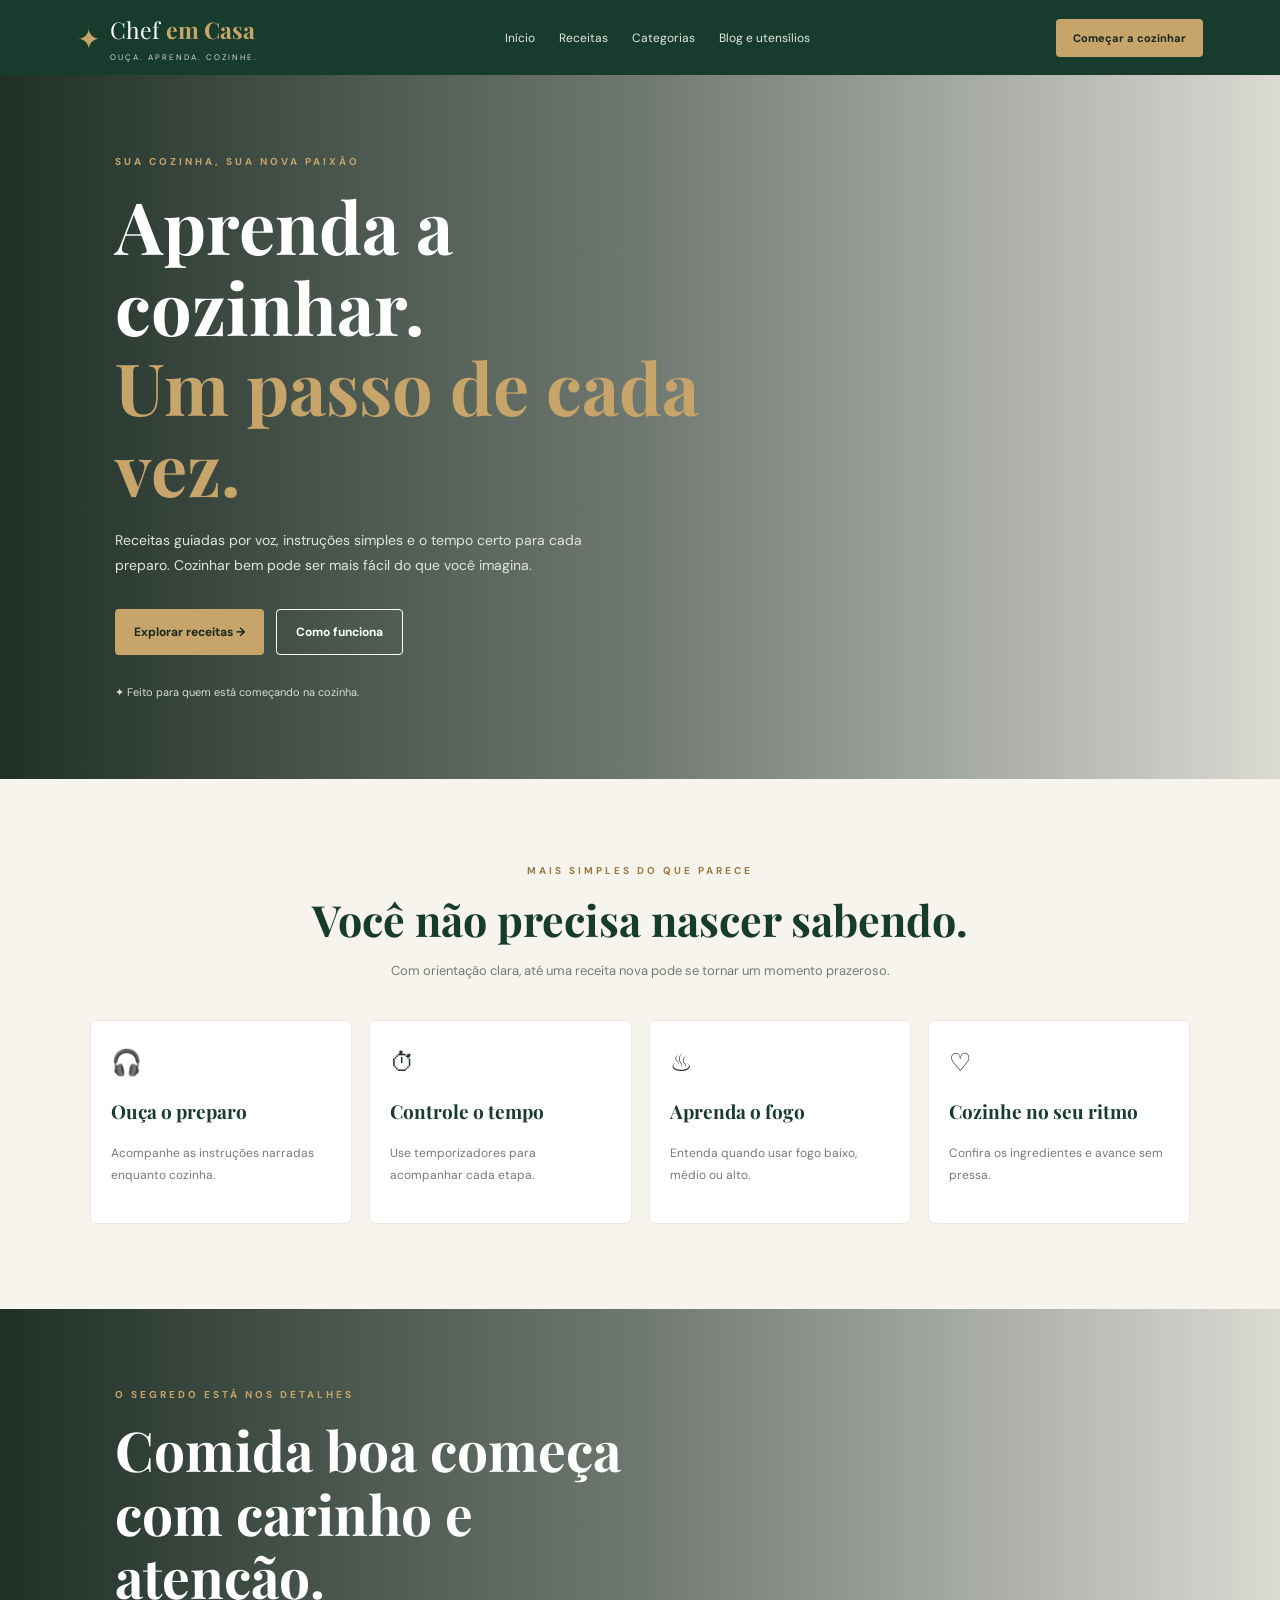
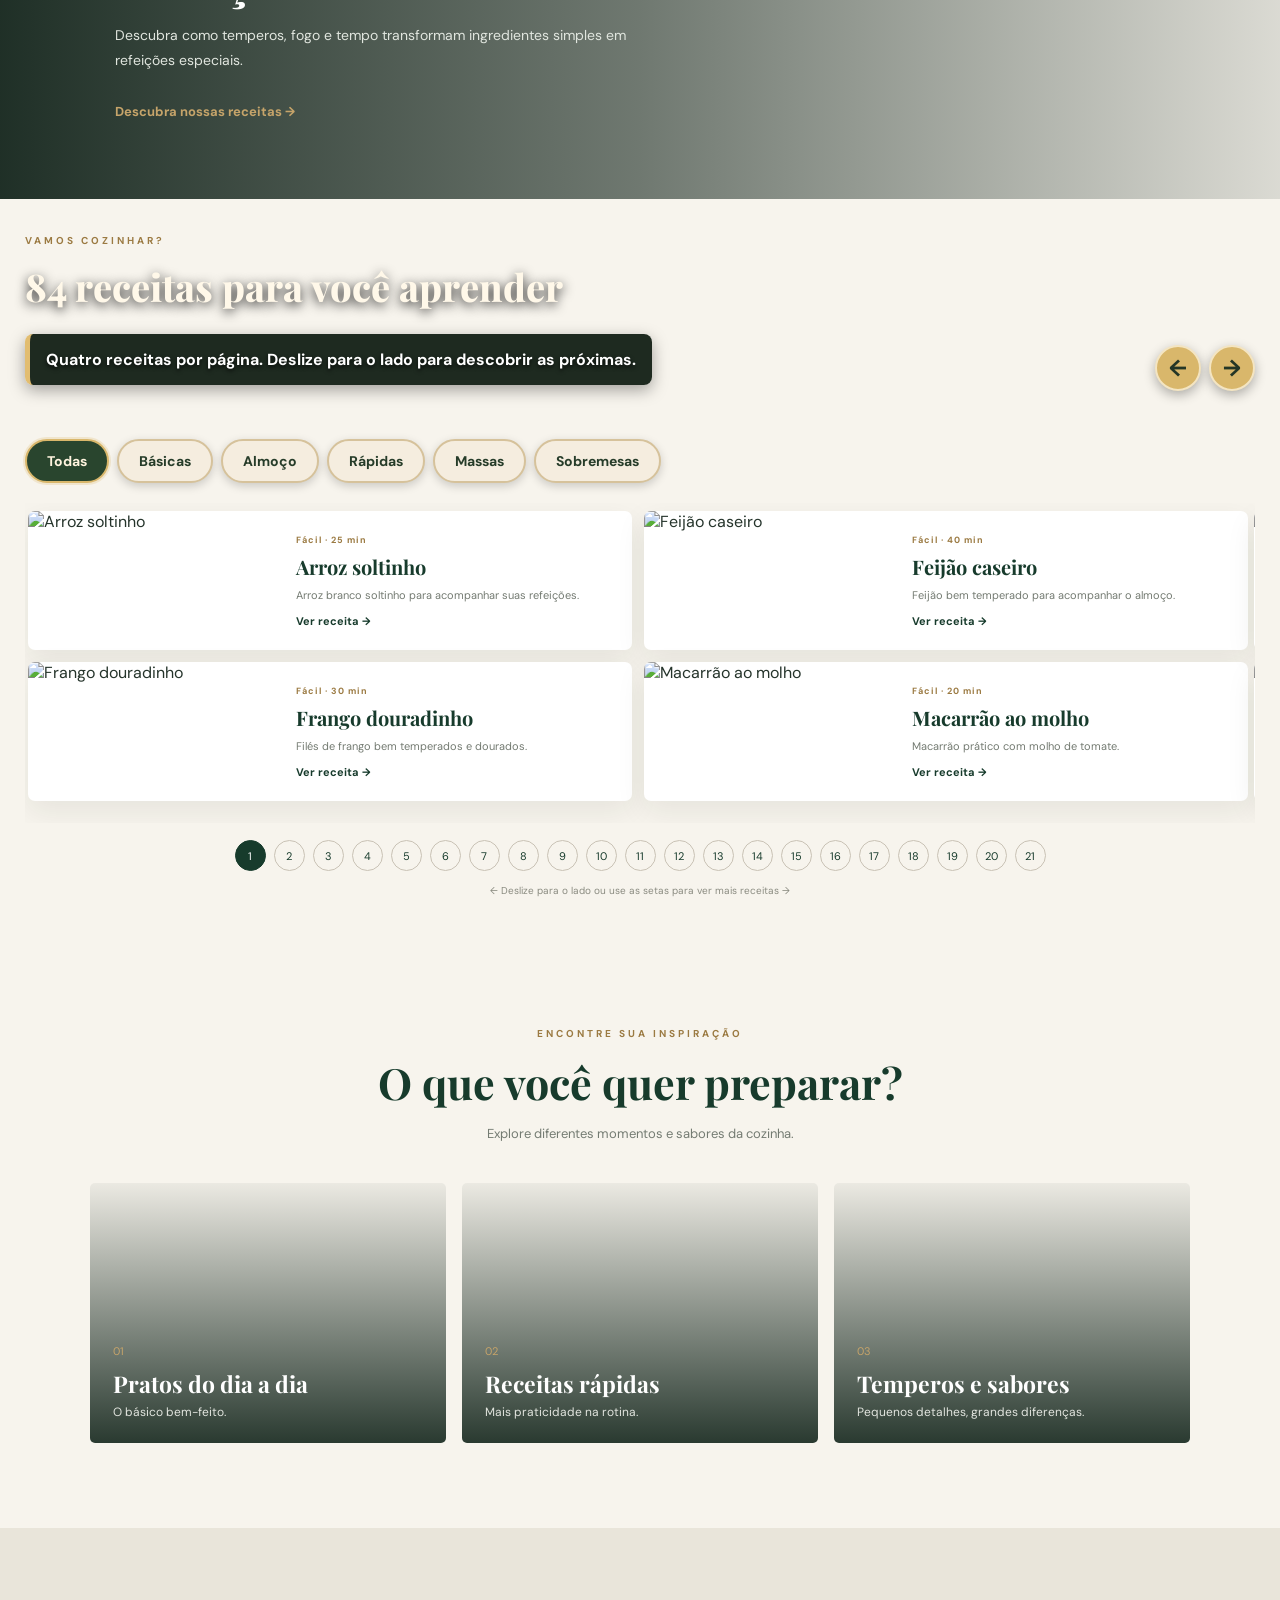
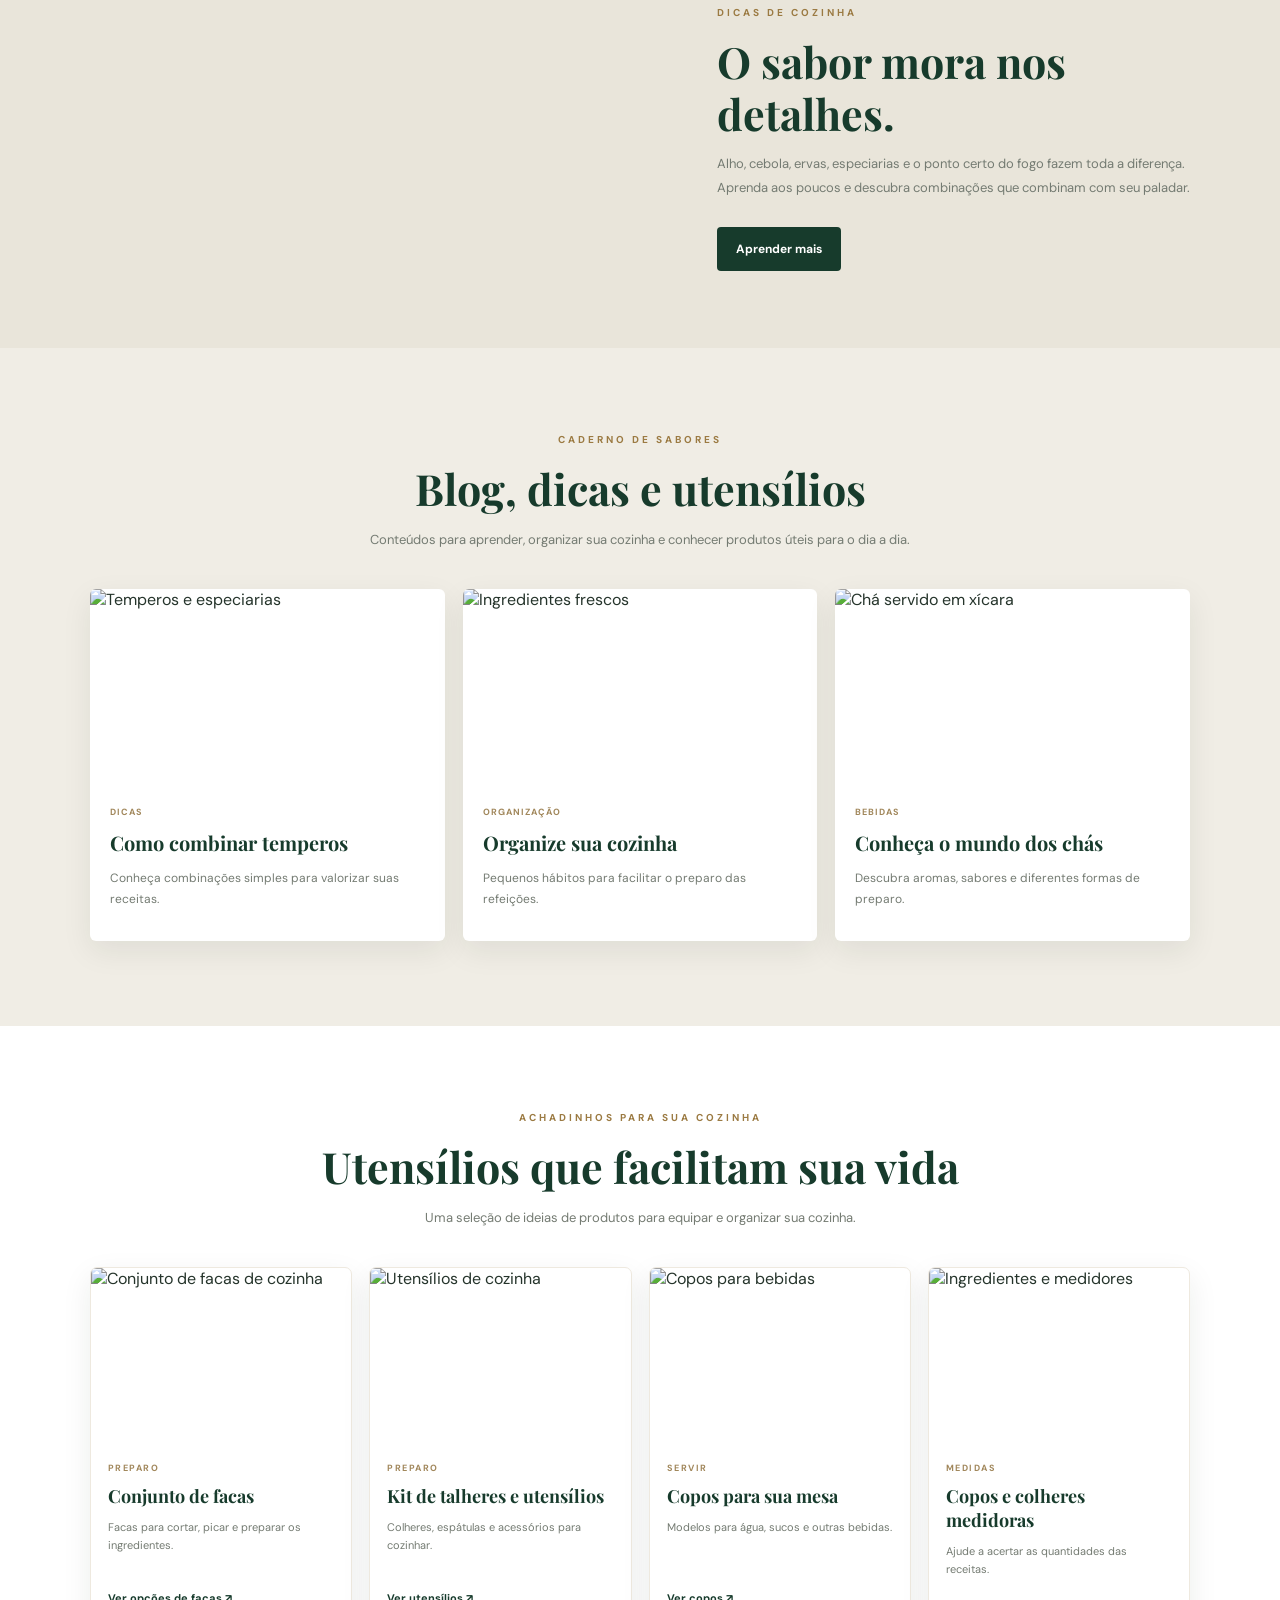
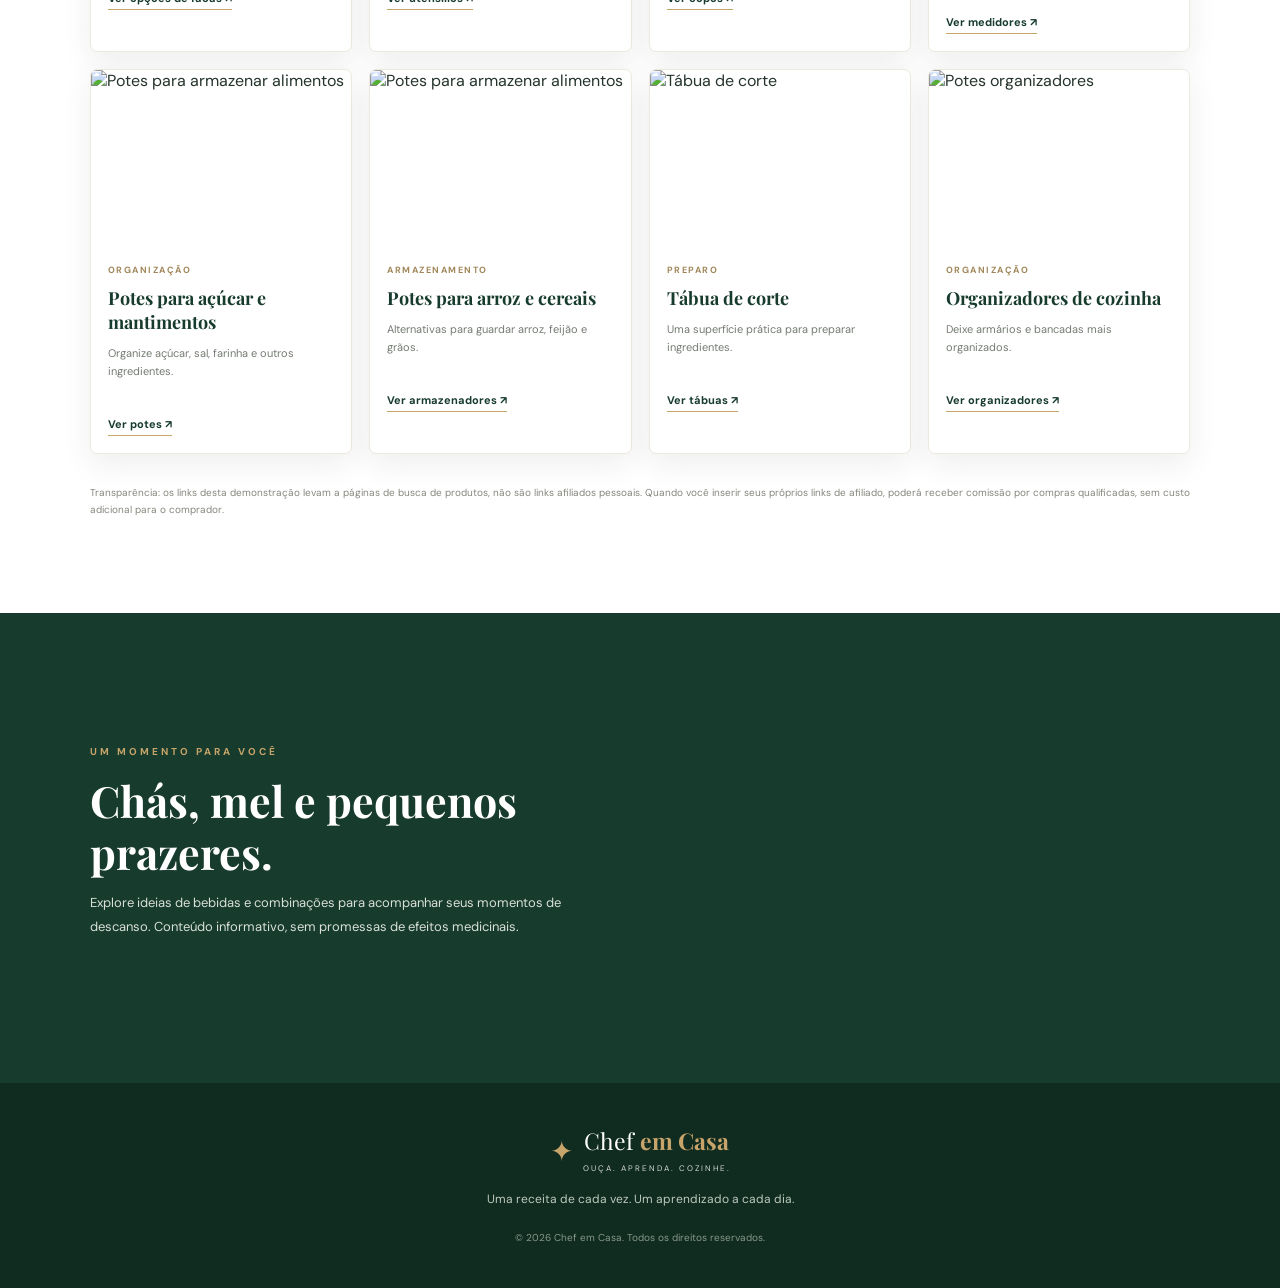
==== index.html @ d6890b9b "Add files via upload" ====
<!DOCTYPE html>
<html lang="pt-BR">
<head>
  <meta charset="UTF-8">
  <meta name="viewport" content="width=device-width, initial-scale=1">
  <meta name="theme-color" content="#173b2c">
  <meta name="description" content="Receitas guiadas, dicas e utensílios para sua cozinha.">
  <title>Chef em Casa — Ouça. Aprenda. Cozinhe.</title>
  <link rel="preconnect" href="https://fonts.googleapis.com">
  <link rel="preconnect" href="https://fonts.gstatic.com" crossorigin>
  <link href="https://fonts.googleapis.com/css2?family=DM+Sans:wght@400;500;600;700&family=Playfair+Display:wght@600;700;800&display=swap" rel="stylesheet">
  <link rel="stylesheet" href="style.css">
</head>
<body>

<header class="site-header">
  <a class="brand" href="#inicio">
    <span class="brand-icon">✦</span>
    <span>Chef <b>em Casa</b><small>OUÇA. APRENDA. COZINHE.</small></span>
  </a>
  <button class="menu-toggle" id="menuToggle" aria-label="Abrir menu">☰</button>
  <nav class="main-nav" id="mainNav">
    <a href="#inicio">Início</a>
    <a href="#receitas">Receitas</a>
    <a href="#categorias">Categorias</a>
    <a href="#blog">Blog e utensílios</a>
  </nav>
  <a class="header-button" href="#receitas">Começar a cozinhar</a>
</header>

<main>
  <section class="hero" id="inicio">
    <div class="hero-overlay"></div>
    <div class="hero-content">
      <span class="eyebrow">SUA COZINHA, SUA NOVA PAIXÃO</span>
      <h1>Aprenda a cozinhar.<br><em>Um passo de cada vez.</em></h1>
      <p>Receitas guiadas por voz, instruções simples e o tempo certo para cada preparo. Cozinhar bem pode ser mais fácil do que você imagina.</p>
      <div class="hero-actions">
        <a class="button button-gold" href="#receitas">Explorar receitas →</a>
        <a class="button button-outline" href="#como-funciona">Como funciona</a>
      </div>
      <div class="hero-note">✦ Feito para quem está começando na cozinha.</div>
    </div>
  </section>

  <section class="intro-section section-padding" id="como-funciona">
    <div class="section-heading">
      <span class="eyebrow dark-eyebrow">MAIS SIMPLES DO QUE PARECE</span>
      <h2>Você não precisa nascer sabendo.</h2>
      <p>Com orientação clara, até uma receita nova pode se tornar um momento prazeroso.</p>
    </div>
    <div class="benefit-grid">
      <article class="benefit-card"><span class="benefit-icon">🎧</span><h3>Ouça o preparo</h3><p>Acompanhe as instruções narradas enquanto cozinha.</p></article>
      <article class="benefit-card"><span class="benefit-icon">⏱</span><h3>Controle o tempo</h3><p>Use temporizadores para acompanhar cada etapa.</p></article>
      <article class="benefit-card"><span class="benefit-icon">♨</span><h3>Aprenda o fogo</h3><p>Entenda quando usar fogo baixo, médio ou alto.</p></article>
      <article class="benefit-card"><span class="benefit-icon">♡</span><h3>Cozinhe no seu ritmo</h3><p>Confira os ingredientes e avance sem pressa.</p></article>
    </div>
  </section>

  <section class="photo-feature">
    <div class="photo-feature-overlay"></div>
    <div class="photo-feature-content">
      <span class="eyebrow">O SEGREDO ESTÁ NOS DETALHES</span>
      <h2>Comida boa começa<br>com carinho e atenção.</h2>
      <p>Descubra como temperos, fogo e tempo transformam ingredientes simples em refeições especiais.</p>
      <a class="text-link" href="#receitas">Descubra nossas receitas →</a>
    </div>
  </section>

  <section class="recipes-section section-padding" id="receitas">
    <div class="section-heading heading-row">
      <div>
        <span class="eyebrow dark-eyebrow">VAMOS COZINHAR?</span>
        <h2>84 receitas para você aprender</h2>
        <p>Quatro receitas por página. Deslize para o lado para descobrir as próximas.</p>
      </div>
      <div class="carousel-arrows">
        <button id="recipePrev" aria-label="Página anterior">←</button>
        <button id="recipeNext" aria-label="Próxima página">→</button>
      </div>
    </div>

    <div class="recipe-filters">
      <button class="filter-button active" data-filter="todas">Todas</button>
      <button class="filter-button" data-filter="basicas">Básicas</button>
      <button class="filter-button" data-filter="almoco">Almoço</button>
      <button class="filter-button" data-filter="rapidas">Rápidas</button>
      <button class="filter-button" data-filter="massas">Massas</button>
      <button class="filter-button" data-filter="sobremesas">Sobremesas</button>
    </div>

    <div class="recipe-carousel-window">
      <div class="recipe-grid" id="recipeGrid"></div>
    </div>
    <div class="recipe-dots" id="recipeDots" aria-label="Páginas de receitas"></div>
    <p class="carousel-hint">← Deslize para o lado ou use as setas para ver mais receitas →</p>
  </section>

  <section class="categories-section section-padding" id="categorias">
    <div class="section-heading">
      <span class="eyebrow dark-eyebrow">ENCONTRE SUA INSPIRAÇÃO</span>
      <h2>O que você quer preparar?</h2>
      <p>Explore diferentes momentos e sabores da cozinha.</p>
    </div>
    <div class="category-grid">
      <a class="category-card category-one" href="#receitas"><span>01</span><h3>Pratos do dia a dia</h3><p>O básico bem-feito.</p></a>
      <a class="category-card category-two" href="#receitas"><span>02</span><h3>Receitas rápidas</h3><p>Mais praticidade na rotina.</p></a>
      <a class="category-card category-three" href="#blog"><span>03</span><h3>Temperos e sabores</h3><p>Pequenos detalhes, grandes diferenças.</p></a>
    </div>
  </section>

  <section class="tips-section">
    <div class="tips-image"></div>
    <div class="tips-content">
      <span class="eyebrow dark-eyebrow">DICAS DE COZINHA</span>
      <h2>O sabor mora nos detalhes.</h2>
      <p>Alho, cebola, ervas, especiarias e o ponto certo do fogo fazem toda a diferença. Aprenda aos poucos e descubra combinações que combinam com seu paladar.</p>
      <a class="button button-green" href="#blog">Aprender mais</a>
    </div>
  </section>

  <!-- BLOG E INDICAÇÕES DE PRODUTOS -->
  <section class="blog-section section-padding" id="blog">
    <div class="section-heading">
      <span class="eyebrow dark-eyebrow">CADERNO DE SABORES</span>
      <h2>Blog, dicas e utensílios</h2>
      <p>Conteúdos para aprender, organizar sua cozinha e conhecer produtos úteis para o dia a dia.</p>
    </div>

    <div class="blog-grid">
      <article class="blog-card">
        <img src="https://images.unsplash.com/photo-1596040033229-a9821ebd058d?auto=format&fit=crop&w=800&q=85" alt="Temperos e especiarias">
        <div><span class="recipe-meta">DICAS</span><h3>Como combinar temperos</h3><p>Conheça combinações simples para valorizar suas receitas.</p></div>
      </article>
      <article class="blog-card">
        <img src="https://images.unsplash.com/photo-1512621776951-a57141f2eefd?auto=format&fit=crop&w=800&q=85" alt="Ingredientes frescos">
        <div><span class="recipe-meta">ORGANIZAÇÃO</span><h3>Organize sua cozinha</h3><p>Pequenos hábitos para facilitar o preparo das refeições.</p></div>
      </article>
      <article class="blog-card">
        <img src="https://images.unsplash.com/photo-1544787219-7f47ccb76574?auto=format&fit=crop&w=800&q=85" alt="Chá servido em xícara">
        <div><span class="recipe-meta">BEBIDAS</span><h3>Conheça o mundo dos chás</h3><p>Descubra aromas, sabores e diferentes formas de preparo.</p></div>
      </article>
    </div>
  </section>

  <section class="products-section section-padding" id="utensilios">
    <div class="section-heading">
      <span class="eyebrow dark-eyebrow">ACHADINHOS PARA SUA COZINHA</span>
      <h2>Utensílios que facilitam sua vida</h2>
      <p>Uma seleção de ideias de produtos para equipar e organizar sua cozinha.</p>
    </div>

    <div class="product-grid">

      <article class="product-card">
        <img src="https://images.unsplash.com/photo-1593618998160-e34014e67546?auto=format&fit=crop&w=800&q=85" alt="Conjunto de facas de cozinha">
        <div class="product-content">
          <span class="product-category">PREPARO</span>
          <h3>Conjunto de facas</h3>
          <p>Facas para cortar, picar e preparar os ingredientes.</p>
          <a class="product-link" href="https://lista.mercadolivre.com.br/conjunto-facas-cozinha" target="_blank" rel="noopener">Ver opções de facas ↗</a>
        </div>
      </article>

      <article class="product-card">
        <img src="https://images.unsplash.com/photo-1556911220-bff31c812dba?auto=format&fit=crop&w=800&q=85" alt="Utensílios de cozinha">
        <div class="product-content">
          <span class="product-category">PREPARO</span>
          <h3>Kit de talheres e utensílios</h3>
          <p>Colheres, espátulas e acessórios para cozinhar.</p>
          <a class="product-link" href="https://lista.mercadolivre.com.br/kit-utensilios-cozinha" target="_blank" rel="noopener">Ver utensílios ↗</a>
        </div>
      </article>

      <article class="product-card">
        <img src="https://images.unsplash.com/photo-1514228742587-6b1558fcca3d?auto=format&fit=crop&w=800&q=85" alt="Copos para bebidas">
        <div class="product-content">
          <span class="product-category">SERVIR</span>
          <h3>Copos para sua mesa</h3>
          <p>Modelos para água, sucos e outras bebidas.</p>
          <a class="product-link" href="https://lista.mercadolivre.com.br/jogo-copos" target="_blank" rel="noopener">Ver copos ↗</a>
        </div>
      </article>

      <article class="product-card">
        <img src="https://images.unsplash.com/photo-1495521821757-a1efb6729352?auto=format&fit=crop&w=800&q=85" alt="Ingredientes e medidores">
        <div class="product-content">
          <span class="product-category">MEDIDAS</span>
          <h3>Copos e colheres medidoras</h3>
          <p>Ajude a acertar as quantidades das receitas.</p>
          <a class="product-link" href="https://lista.mercadolivre.com.br/copos-colheres-medidoras" target="_blank" rel="noopener">Ver medidores ↗</a>
        </div>
      </article>

      <article class="product-card">
        <img src="https://images.unsplash.com/photo-1603199506016-b9a594b593c0?auto=format&fit=crop&w=800&q=85" alt="Potes para armazenar alimentos">
        <div class="product-content">
          <span class="product-category">ORGANIZAÇÃO</span>
          <h3>Potes para açúcar e mantimentos</h3>
          <p>Organize açúcar, sal, farinha e outros ingredientes.</p>
          <a class="product-link" href="https://lista.mercadolivre.com.br/potes-mantimentos-cozinha" target="_blank" rel="noopener">Ver potes ↗</a>
        </div>
      </article>

      <article class="product-card">
        <img src="https://images.unsplash.com/photo-1584990347449-a9f4a5b3b1a4?auto=format&fit=crop&w=800&q=85" alt="Potes para armazenar alimentos">
        <div class="product-content">
          <span class="product-category">ARMAZENAMENTO</span>
          <h3>Potes para arroz e cereais</h3>
          <p>Alternativas para guardar arroz, feijão e grãos.</p>
          <a class="product-link" href="https://lista.mercadolivre.com.br/porta-arroz-pote-hermetico" target="_blank" rel="noopener">Ver armazenadores ↗</a>
        </div>
      </article>

      <article class="product-card">
        <img src="https://images.unsplash.com/photo-1585238342024-78d387f4a707?auto=format&fit=crop&w=800&q=85" alt="Tábua de corte">
        <div class="product-content">
          <span class="product-category">PREPARO</span>
          <h3>Tábua de corte</h3>
          <p>Uma superfície prática para preparar ingredientes.</p>
          <a class="product-link" href="https://lista.mercadolivre.com.br/tabua-corte-cozinha" target="_blank" rel="noopener">Ver tábuas ↗</a>
        </div>
      </article>

      <article class="product-card">
        <img src="https://images.unsplash.com/photo-1584990347449-a9f4a5b3b1a4?auto=format&fit=crop&w=800&q=85" alt="Potes organizadores">
        <div class="product-content">
          <span class="product-category">ORGANIZAÇÃO</span>
          <h3>Organizadores de cozinha</h3>
          <p>Deixe armários e bancadas mais organizados.</p>
          <a class="product-link" href="https://lista.mercadolivre.com.br/organizadores-cozinha" target="_blank" rel="noopener">Ver organizadores ↗</a>
        </div>
      </article>

    </div>
    <p class="affiliate-note">Transparência: os links desta demonstração levam a páginas de busca de produtos, não são links afiliados pessoais. Quando você inserir seus próprios links de afiliado, poderá receber comissão por compras qualificadas, sem custo adicional para o comprador.</p>
  </section>

  <section class="extras-section section-padding">
    <div class="extras-copy">
      <span class="eyebrow">UM MOMENTO PARA VOCÊ</span>
      <h2>Chás, mel e pequenos prazeres.</h2>
      <p>Explore ideias de bebidas e combinações para acompanhar seus momentos de descanso. Conteúdo informativo, sem promessas de efeitos medicinais.</p>
    </div>
    <div class="extras-photo"></div>
  </section>
</main>

<footer class="site-footer">
  <a class="brand footer-brand" href="#inicio"><span class="brand-icon">✦</span><span>Chef <b>em Casa</b><small>OUÇA. APRENDA. COZINHE.</small></span></a>
  <p>Uma receita de cada vez. Um aprendizado a cada dia.</p>
  <span>© 2026 Chef em Casa. Todos os direitos reservados.</span>
</footer>

<script src="script.js"></script>
</body>
</html>
---- style.css ----
:root {
  --green:#173b2c;
  --green-light:#285640;
  --green-soft:#e9efe9;
  --cream:#f7f4ed;
  --gold:#c6a46a;
  --text:#25342b;
  --muted:#747b72;
  --serif:"Playfair Display",Georgia,serif;
  --sans:"DM Sans",Arial,sans-serif;
  --shadow:0 10px 30px rgba(25,43,31,.08);
}
*{box-sizing:border-box}
html{scroll-behavior:smooth;scroll-padding-top:85px}
body{margin:0;background:var(--cream);color:var(--text);font-family:var(--sans)}
a{color:inherit;text-decoration:none}
button{font:inherit;cursor:pointer}
img{display:block;width:100%;object-fit:cover}

.site-header{
  min-height:75px;padding:0 6%;display:flex;align-items:center;
  justify-content:space-between;gap:20px;background:var(--green);
  color:white;position:sticky;top:0;z-index:100;
}
.brand{display:inline-flex;align-items:center;gap:10px;font:23px var(--serif);white-space:nowrap}
.brand-icon{color:var(--gold);font-size:28px}
.brand b{color:var(--gold)}
.brand small{display:block;font:8px var(--sans);letter-spacing:2px;margin-top:7px;color:#d4d9d2}
.main-nav{display:flex;gap:24px}
.main-nav a{font-size:12px;color:#e2e8e2}
.main-nav a:hover{color:var(--gold)}
.header-button{background:var(--gold);color:#17271d;padding:12px 17px;border-radius:4px;font-size:11px;font-weight:700}
.menu-toggle{display:none;background:none;border:0;color:white;font-size:25px}

.hero{
  min-height:620px;position:relative;display:flex;align-items:center;
  padding:80px 9%;color:white;
  background:url("https://images.unsplash.com/photo-1556911220-e15b29be8c8f?auto=format&fit=crop&w=2000&q=90") center/cover no-repeat;
}
.hero-overlay,.photo-feature-overlay{position:absolute;inset:0;background:linear-gradient(90deg,rgba(13,31,22,.92),rgba(13,31,22,.58),rgba(13,31,22,.12))}
.hero-content{max-width:650px;position:relative;z-index:1}
.eyebrow{display:block;color:var(--gold);font-size:10px;font-weight:700;letter-spacing:3px;margin-bottom:17px}
.hero h1{font:700 clamp(42px,6vw,72px)/1.12 var(--serif);margin:0 0 20px}
.hero h1 em{color:var(--gold);font-style:normal}
.hero-content>p{max-width:520px;color:#e0e5df;line-height:1.85;font-size:14px}
.hero-actions{display:flex;flex-wrap:wrap;gap:12px;margin-top:30px}
.button{border:0;border-radius:4px;padding:14px 19px;display:inline-flex;align-items:center;justify-content:center;font-weight:700;font-size:12px}
.button-gold{background:var(--gold);color:#17271d}
.button-outline{border:1px solid white;color:white}
.button-green{background:var(--green);color:white}
.hero-note{margin-top:30px;font-size:11px;color:#d6ded5}

.section-padding{padding:85px 7%}
.section-heading{text-align:center;max-width:720px;margin:0 auto 38px}
.section-heading h2,.tips-content h2,.extras-copy h2{font:700 clamp(30px,4vw,43px)/1.2 var(--serif);color:var(--green);margin:0 0 13px}
.section-heading>p,.tips-content>p,.extras-copy>p{color:var(--muted);font-size:13px;line-height:1.8}
.dark-eyebrow{color:#9b7a42}
.intro-section{background:var(--cream)}
.benefit-grid{display:grid;grid-template-columns:repeat(4,1fr);gap:17px}
.benefit-card{background:white;border:1px solid #eee9df;padding:25px 20px;border-radius:7px}
.benefit-icon{font-size:25px}
.benefit-card h3{font:700 19px var(--serif);color:var(--green)}
.benefit-card p{font-size:12px;line-height:1.8;color:var(--muted)}

.photo-feature{
  min-height:490px;position:relative;display:flex;align-items:center;padding:70px 9%;
  color:white;background:url("https://images.unsplash.com/photo-1498837167922-ddd27525d352?auto=format&fit=crop&w=2000&q=90") center/cover fixed;
}
.photo-feature-content{position:relative;z-index:1;max-width:550px}
.photo-feature h2{font:700 clamp(36px,5vw,55px)/1.15 var(--serif);margin:0 0 15px}
.photo-feature p{font-size:14px;line-height:1.8;color:#e1e6df}
.text-link{display:inline-block;color:var(--gold);font-size:13px;font-weight:700;margin-top:15px}

.recipes-section{background:#f0ede5}
.heading-row{max-width:none;display:flex;align-items:end;justify-content:space-between;text-align:left}
.heading-row>div:first-child{max-width:680px}
.heading-row h2{font-size:clamp(28px,4vw,40px)}
.carousel-arrows{display:flex;gap:8px;margin-bottom:10px}
.carousel-arrows button{width:42px;height:42px;border:1px solid #d6d1c6;background:transparent;color:var(--green);border-radius:50%;font-size:19px}
.carousel-arrows button:hover{background:var(--green);color:white}

.recipe-filters{display:flex;flex-wrap:wrap;gap:8px;margin-bottom:20px}
.filter-button{background:transparent;border:1px solid #d8d3c8;border-radius:30px;padding:9px 15px;color:#626b61;font-size:11px}
.filter-button.active{background:var(--green);color:white;border-color:var(--green)}

/* CARROSSEL: 2 COLUNAS X 2 LINHAS POR PÁGINA */
.recipe-carousel-window{width:100%;overflow:hidden}
.recipe-grid{
  display:grid;
  grid-auto-flow:column;
  grid-auto-columns:100%;
  grid-template-rows:repeat(2,minmax(0,1fr));
  grid-template-columns:unset;
  gap:14px 16px;
  overflow-x:auto;
  scroll-snap-type:x mandatory;
  scroll-behavior:smooth;
  -webkit-overflow-scrolling:touch;
  scrollbar-width:none;
  padding:4px 2px 12px;
}
.recipe-grid::-webkit-scrollbar{display:none}
.recipe-card{
  min-width:0;
  min-height:0;
  display:grid;
  grid-template-columns:42% 1fr;
  background:white;
  border-radius:7px;
  overflow:hidden;
  box-shadow:var(--shadow);
  scroll-snap-align:start;
}
.recipe-card[hidden]{display:none}
.recipe-card img{width:100%;height:100%;min-height:130px;object-fit:cover}
.recipe-card-content{padding:14px;display:flex;flex-direction:column;justify-content:center;min-width:0}
.recipe-tag{color:#9b7a42;font-size:9px;font-weight:700;letter-spacing:1px}
.recipe-card h3{font:700 clamp(15px,1.8vw,20px) var(--serif);color:var(--green);margin:7px 0}
.recipe-card p{font-size:11px;color:var(--muted);line-height:1.55;margin:0}
.recipe-meta{font-size:9px;color:#a1875b;font-weight:700;letter-spacing:1px}
.recipe-link{font-size:11px;font-weight:700;color:var(--green);margin-top:10px}
.recipe-dots{display:flex;justify-content:center;gap:9px;margin-top:17px}
.recipe-dot{width:31px;height:31px;border:1px solid #c9c2b5;background:transparent;color:var(--green);border-radius:50%;font-size:11px}
.recipe-dot.active{background:var(--green);color:white;border-color:var(--green)}
.carousel-hint{text-align:center;font-size:10px;color:#8a8b80;margin-top:13px}

.categories-section{background:var(--cream)}
.category-grid{display:grid;grid-template-columns:repeat(3,1fr);gap:16px}
.category-card{min-height:260px;padding:23px;display:flex;flex-direction:column;justify-content:end;color:white;position:relative;border-radius:5px;overflow:hidden;background-size:cover;background-position:center}
.category-card:before{content:"";position:absolute;inset:0;background:linear-gradient(0deg,rgba(13,32,22,.88),rgba(13,32,22,.05))}
.category-card>*{position:relative}
.category-card>span{color:var(--gold);font-size:11px}
.category-card h3{font:700 23px var(--serif);margin:10px 0 5px}
.category-card p{font-size:12px;color:#e2e5df;margin:0}
.category-one{background-image:url("https://images.unsplash.com/photo-1547592180-85f173990554?auto=format&fit=crop&w=900&q=85")}
.category-two{background-image:url("https://images.unsplash.com/photo-1551183053-bf91a1d81141?auto=format&fit=crop&w=900&q=85")}
.category-three{background-image:url("https://images.unsplash.com/photo-1596040033229-a9821ebd058d?auto=format&fit=crop&w=900&q=85")}

.tips-section{display:grid;grid-template-columns:1fr 1fr;background:#e9e5da}
.tips-image{min-height:420px;background:url("https://images.unsplash.com/photo-1556911220-bff31c812dba?auto=format&fit=crop&w=1200&q=85") center/cover}
.tips-content{padding:70px 12%;align-self:center}
.tips-content .button{margin-top:15px}

.blog-section{background:#f0ede5}
.blog-grid{display:grid;grid-template-columns:repeat(3,1fr);gap:18px}
.blog-card{background:white;border-radius:6px;overflow:hidden;box-shadow:var(--shadow)}
.blog-card img{height:190px;object-fit:cover}
.blog-card>div{padding:20px}
.blog-card h3{font:700 20px var(--serif);color:var(--green);margin:9px 0}
.blog-card p{color:var(--muted);font-size:12px;line-height:1.7}

.products-section{background:#fff}
.product-grid{display:grid;grid-template-columns:repeat(4,1fr);gap:17px}
.product-card{border:1px solid #eee9df;border-radius:7px;overflow:hidden;background:#fff;box-shadow:var(--shadow)}
.product-card img{height:170px;object-fit:cover}
.product-content{padding:17px}
.product-category{font-size:9px;letter-spacing:1.5px;color:#a1875b;font-weight:700}
.product-card h3{font:700 18px var(--serif);color:var(--green);margin:8px 0}
.product-card p{font-size:11px;color:var(--muted);line-height:1.6;min-height:52px}
.product-link{display:inline-block;color:var(--green);font-size:11px;font-weight:700;margin-top:9px;border-bottom:1px solid var(--gold);padding-bottom:4px}
.affiliate-note{font-size:10px;color:#85877e;line-height:1.7;margin-top:30px}

.extras-section{display:grid;grid-template-columns:1fr 1fr;gap:40px;align-items:center;background:var(--green);color:white}
.extras-copy h2{color:white}
.extras-copy p{color:#d8e0d8}
.extras-photo{min-height:300px;background:url("https://images.unsplash.com/photo-1544787219-7f47ccb76574?auto=format&fit=crop&w=1200&q=85") center/cover;border-radius:5px}

.site-footer{padding:42px 7%;background:#102b20;color:#d4ddd5;text-align:center}
.footer-brand{color:white}
.site-footer p{font-size:12px;color:#bdc9bd;margin:18px 0}
.site-footer>span{font-size:10px;color:#87988a}

/* Página de detalhes da receita */
.recipe-page{background:#f0ede5}
.back-home{font-size:12px;color:#e6e8e1}
.recipe-detail-hero{min-height:380px;position:relative;display:flex;align-items:center;padding:60px 9%;color:white;background:center/cover no-repeat}
.detail-hero-overlay{position:absolute;inset:0;background:linear-gradient(90deg,rgba(10,28,19,.9),rgba(10,28,19,.5))}
.detail-hero-content{position:relative;z-index:1;max-width:700px}
.detail-hero-content h1{font:700 clamp(40px,6vw,62px)/1.12 var(--serif);margin:0 0 18px}
.detail-hero-content>p{color:#e0e5de;line-height:1.8;font-size:14px}
.detail-meta{display:flex;gap:20px;margin-top:22px;font-size:11px}
.recipe-workspace{display:grid;grid-template-columns:minmax(0,1.55fr) minmax(280px,.8fr);gap:24px;align-items:start}
.recipe-main-column,.recipe-side-column{display:grid;gap:20px}
.detail-panel{background:white;border-radius:7px;padding:25px;box-shadow:var(--shadow)}
.panel-heading{display:flex;justify-content:space-between;gap:15px;align-items:center}
.panel-heading h2,.detail-panel h2{font:700 24px var(--serif);color:var(--green);margin:0 0 10px}
.panel-heading .eyebrow,.detail-panel>.eyebrow{margin-bottom:9px}
.ingredient-count,.step-counter{color:var(--green);background:var(--green-soft);padding:8px 11px;border-radius:20px;font-size:10px}
.panel-description,.detail-panel>p{font-size:12px;color:var(--muted);line-height:1.7}
.ingredients-list{display:grid;grid-template-columns:1fr 1fr;gap:10px;margin-top:20px}
.ingredient-item{display:flex;align-items:center;gap:10px;background:#f7f6f1;padding:12px;border-radius:4px;font-size:12px}
.ingredient-item input{accent-color:var(--green);width:17px;height:17px}
.ingredient-item.checked span{text-decoration:line-through;opacity:.55}
.step-progress-track{height:5px;background:#e9e9e2;border-radius:10px;margin:22px 0;overflow:hidden}
.step-progress-track div{height:100%;width:0;background:var(--gold);transition:width .3s}
.step-card{background:#f7f6f1;padding:25px;border-radius:6px}
.step-number{color:#b18f57;font-size:14px;letter-spacing:2px}
.step-card h3{font:700 26px var(--serif);color:var(--green);margin:12px 0}
.step-card>p{color:#5f695f;font-size:13px;line-height:1.9}
.step-guidance{display:grid;grid-template-columns:1fr 1fr;gap:12px;margin-top:23px}
.step-guidance>div{display:flex;align-items:center;gap:10px;background:white;padding:12px;border-radius:4px}
.step-guidance>div>span{font-size:22px;color:#a78a58}
.step-guidance small{display:block;font-size:8px;color:#85877e;margin-bottom:5px}
.step-guidance strong{color:var(--green);font-size:12px}
.step-tip{border-left:3px solid var(--gold);padding:12px 15px;margin-top:18px;color:#657066;font-size:11px;line-height:1.7;background:#fff}
.step-navigation{display:flex;justify-content:space-between;gap:10px;margin-top:18px}
.audio-controls{display:flex;gap:8px;margin-top:10px}
.audio-controls button{flex:1;padding:10px 5px;background:#f3f3ee;border:0;border-radius:4px;font-size:10px;color:var(--green)}
.audio-note{display:block;color:#92948a;font-size:9px;line-height:1.6;margin-top:13px}
.timer-display{text-align:center;font:700 52px var(--serif);color:var(--green);margin:18px 0 3px}
.timer-panel>p{text-align:center;font-size:10px}
.timer-controls{display:flex;flex-wrap:wrap;justify-content:center;gap:7px;margin-top:17px}
.timer-controls .button{padding:10px 13px;font-size:10px}
.fire-level{display:flex;gap:12px;margin:17px 0;align-items:start}
.fire-dot{flex:0 0 11px;height:11px;border-radius:50%;margin-top:4px}
.fire-dot.low{background:#64a77b}.fire-dot.medium{background:#d4a64d}.fire-dot.high{background:#c96a4d}
.fire-level strong{font-size:12px;color:var(--green)}
.fire-level p{font-size:10px;color:var(--muted);line-height:1.6;margin:4px 0 0}
.safety-note{padding-top:12px;border-top:1px solid #eee;font-size:9px!important}
.seasoning-panel{background:#f8f1e4}
.seasoning-panel p{color:#62695d;font-size:12px;line-height:1.8}

@media(max-width:1000px){
  .main-nav{gap:13px}
  .main-nav a{font-size:11px}
  .header-button{display:none}
  .benefit-grid{grid-template-columns:repeat(2,1fr)}
  .product-grid{grid-template-columns:repeat(2,1fr)}
  .recipe-workspace{grid-template-columns:1fr}
  .recipe-side-column{grid-template-columns:repeat(2,1fr)}
}
@media(max-width:700px){
  .site-header{min-height:68px;padding:0 5%}
  .brand{font-size:20px}
  .menu-toggle{display:block}
  .main-nav{display:none;position:absolute;top:68px;left:0;right:0;background:var(--green);padding:12px 6% 20px;flex-direction:column;gap:0}
  .main-nav.open{display:flex}
  .main-nav a{padding:13px 0;border-bottom:1px solid rgba(255,255,255,.1);font-size:13px}
  .hero{min-height:560px;padding:65px 7%;background-position:58% center}
  .hero h1{font-size:43px}
  .section-padding{padding:65px 5%}
  .section-heading h2{font-size:31px}
  .benefit-grid{grid-template-columns:1fr 1fr;gap:10px}
  .benefit-card{padding:18px 14px}
  .benefit-card h3{font-size:17px}
  .benefit-card p{font-size:11px}
  .photo-feature{min-height:430px;padding:55px 7%;background-attachment:scroll}
  .photo-feature h2{font-size:38px}
  .heading-row{align-items:end;gap:10px}
  .heading-row h2{font-size:28px}
  .carousel-arrows button{width:35px;height:35px}
  .recipe-grid{gap:10px 10px}
  .recipe-card{grid-template-columns:38% 1fr;min-height:132px}
  .recipe-card img{min-height:132px}
  .recipe-card-content{padding:9px}
  .recipe-card h3{font-size:15px;margin:5px 0}
  .recipe-card p{font-size:10px;line-height:1.4}
  .recipe-link{font-size:10px;margin-top:6px}
  .recipe-tag{font-size:8px}
  .recipe-dot{width:29px;height:29px}
  .category-grid,.blog-grid{grid-template-columns:1fr}
  .category-card{min-height:220px}
  .tips-section,.extras-section{grid-template-columns:1fr;gap:0}
  .tips-image{min-height:260px}
  .tips-content{padding:45px 7%}
  .blog-card img{height:200px}
  .product-grid{grid-template-columns:repeat(2,minmax(0,1fr));gap:11px}
  .product-card img{height:125px}
  .product-content{padding:12px}
  .product-card h3{font-size:16px}
  .product-card p{font-size:10px;min-height:60px}
  .product-link{font-size:10px}
  .extras-copy{padding:5px 0 30px}
  .extras-photo{min-height:240px}
  .recipe-detail-hero{min-height:340px;padding:50px 7%}
  .detail-hero-content h1{font-size:40px}
  .recipe-workspace{padding:30px 5%}
  .detail-panel{padding:19px}
  .recipe-side-column{grid-template-columns:1fr}
  .ingredients-list{grid-template-columns:1fr}
  .step-guidance{grid-template-columns:1fr}
}
@media(max-width:380px){
  .hero h1{font-size:37px}
  .benefit-grid{grid-template-columns:1fr}
  .recipe-card{grid-template-columns:35% 1fr}
  .recipe-card p{font-size:9px}
  .step-navigation{flex-direction:column}
}
/* Fundo fotográfico da área de receitas */
#receitas {
  position: relative;
  isolation: isolate;
  background:
    linear-gradient(
      rgba(20, 28, 17, 0.48),
      rgba(20, 28, 17, 0.58)
    ),
    url("https://images.unsplash.com/photo-1596040033229-a9821ebd058d")
    center center / cover no-repeat;

  background-attachment: fixed;
  border-radius: 22px;
  padding: 35px 25px;
}

/* Mantém os cartões acima da fotografia */
#receitas .recipe-grid,
#receitas .recipe-slide,
#receitas h2,
#receitas p,
#receitas button {
  position: relative;
  z-index: 1;
}

/* Adaptação para celular */
@media (max-width: 768px) {
  #receitas {
    background-attachment: scroll;
    padding: 25px 15px;
  }
}
/* BOTÕES DOS FILTROS DE RECEITAS */
.filter-button {
  background: #f5eddf !important;
  color: #263c29 !important;
  border: 2px solid #d6c29b !important;
  border-radius: 25px !important;
  padding: 11px 20px !important;
  font-size: 14px !important;
  font-weight: 700 !important;
  opacity: 1 !important;
  cursor: pointer;
  transition: all 0.25s ease;
  box-shadow: 0 3px 10px rgba(0,0,0,0.18);
}

.filter-button:hover {
  background: #dfc48e !important;
  color: #203321 !important;
  transform: translateY(-2px);
}

/* FILTRO SELECIONADO */
.filter-button.active {
  background: #29452e !important;
  color: #fff4df !important;
  border-color: #d9b76b !important;
  box-shadow: 0 0 0 2px rgba(217,183,107,0.25);
}

/* SETAS DO CARROSSEL */
#recipePrev,
#recipeNext {
  background: #d9b76b !important;
  color: #243626 !important;
  border: 2px solid #f4e5c2 !important;
  border-radius: 50% !important;
  width: 46px !important;
  height: 46px !important;
  font-size: 23px !important;
  font-weight: bold !important;
  opacity: 1 !important;
  box-shadow: 0 4px 12px rgba(0,0,0,0.3);
  cursor: pointer;
  transition: all 0.25s ease;
}

#recipePrev:hover,
#recipeNext:hover {
  background: #fff1d3 !important;
  transform: scale(1.08);
}

/* BOTÕES NO CELULAR */
@media (max-width: 600px) {
  .filter-button {
    padding: 9px 14px !important;
    font-size: 13px !important;
  }

  #recipePrev,
  #recipeNext {
    width: 42px !important;
    height: 42px !important;
  }
}
/* DESTAQUE DO TÍTULO DA ÁREA DE RECEITAS */

#receitas h2 {
  color: #fff8e9 !important;
  font-size: clamp(27px, 4vw, 38px) !important;
  font-weight: 800 !important;
  line-height: 1.2;
  text-shadow: 0 3px 12px rgba(0, 0, 0, 0.85);
  margin-bottom: 12px;
}

/* TEXTOS DE APRESENTAÇÃO */
#receitas .section-subtitle,
#receitas .section-description,
#receitas .section-label {
  color: #fff0d2 !important;
  opacity: 1 !important;
  text-shadow: 0 2px 8px rgba(0, 0, 0, 0.9);
}

/* FRASE DE DESTAQUE */
#receitas .section-label {
  color: #e7c477 !important;
  font-weight: 800 !important;
  letter-spacing: 3px;
  font-size: 13px !important;
  text-transform: uppercase;
}

/* DESCRIÇÃO */
#receitas .section-subtitle,
#receitas .section-description {
  font-size: 16px !important;
  line-height: 1.7;
  font-weight: 500;
}

/* ACABAMENTO DO CABEÇALHO */
#receitas .section-header {
  margin-bottom: 25px;
}
/* DESTAQUE DA FRASE DE ORIENTAÇÃO */
#receitas .section-header p {
  color: #fff8e9 !important;
  opacity: 1 !important;
  font-size: 16px !important;
  font-weight: 700 !important;
  line-height: 1.7 !important;
  text-shadow: 0 2px 8px rgba(0, 0, 0, 1) !important;
  background: rgba(15, 25, 16, 0.72);
  border-left: 4px solid #dfbd72;
  border-radius: 5px;
  padding: 10px 14px;
  display: inline-block;
  box-shadow: 0 3px 12px rgba(0, 0, 0, 0.2);
}
/* FRASE DE ORIENTAÇÃO - RECEITAS */
#receitas .section-heading > div:first-child > p {
  display: inline-block !important;
  color: #ffffff !important;
  opacity: 1 !important;
  font-size: 16px !important;
  font-weight: 700 !important;
  line-height: 1.7 !important;

  background: rgba(12, 25, 15, 0.92) !important;
  border-left: 5px solid #e2bd70 !important;
  border-radius: 8px !important;

  padding: 12px 16px !important;
  margin-top: 12px !important;

  text-shadow: 0 2px 4px rgba(0, 0, 0, 0.8) !important;
  box-shadow: 0 5px 16px rgba(0, 0, 0, 0.35) !important;
}

/* AJUSTE PARA CELULAR */
@media (max-width: 600px) {
  #receitas .section-heading > div:first-child > p {
    font-size: 14px !important;
    padding: 11px 13px !important;
  }
}
/* PAGINACAO DO CARROSSEL: MOSTRA TODOS OS NUMEROS EM TELAS PEQUENAS */
.recipe-dots {
  width: 100%;
  max-width: 100%;
  box-sizing: border-box;
  display: flex;
  flex-wrap: wrap;
  justify-content: center;
  align-items: center;
  gap: 8px;
  padding: 0 6px;
  overflow: visible;
}
.recipe-dot {
  flex: 0 0 31px;
  width: 31px;
  height: 31px;
  min-width: 31px;
  padding: 0;
  display: inline-flex;
  align-items: center;
  justify-content: center;
}
@media (max-width: 600px) {
  .recipe-dots { gap: 7px; padding: 0 4px; }
  .recipe-dot {
    flex-basis: 29px;
    width: 29px;
    height: 29px;
    min-width: 29px;
  }
}
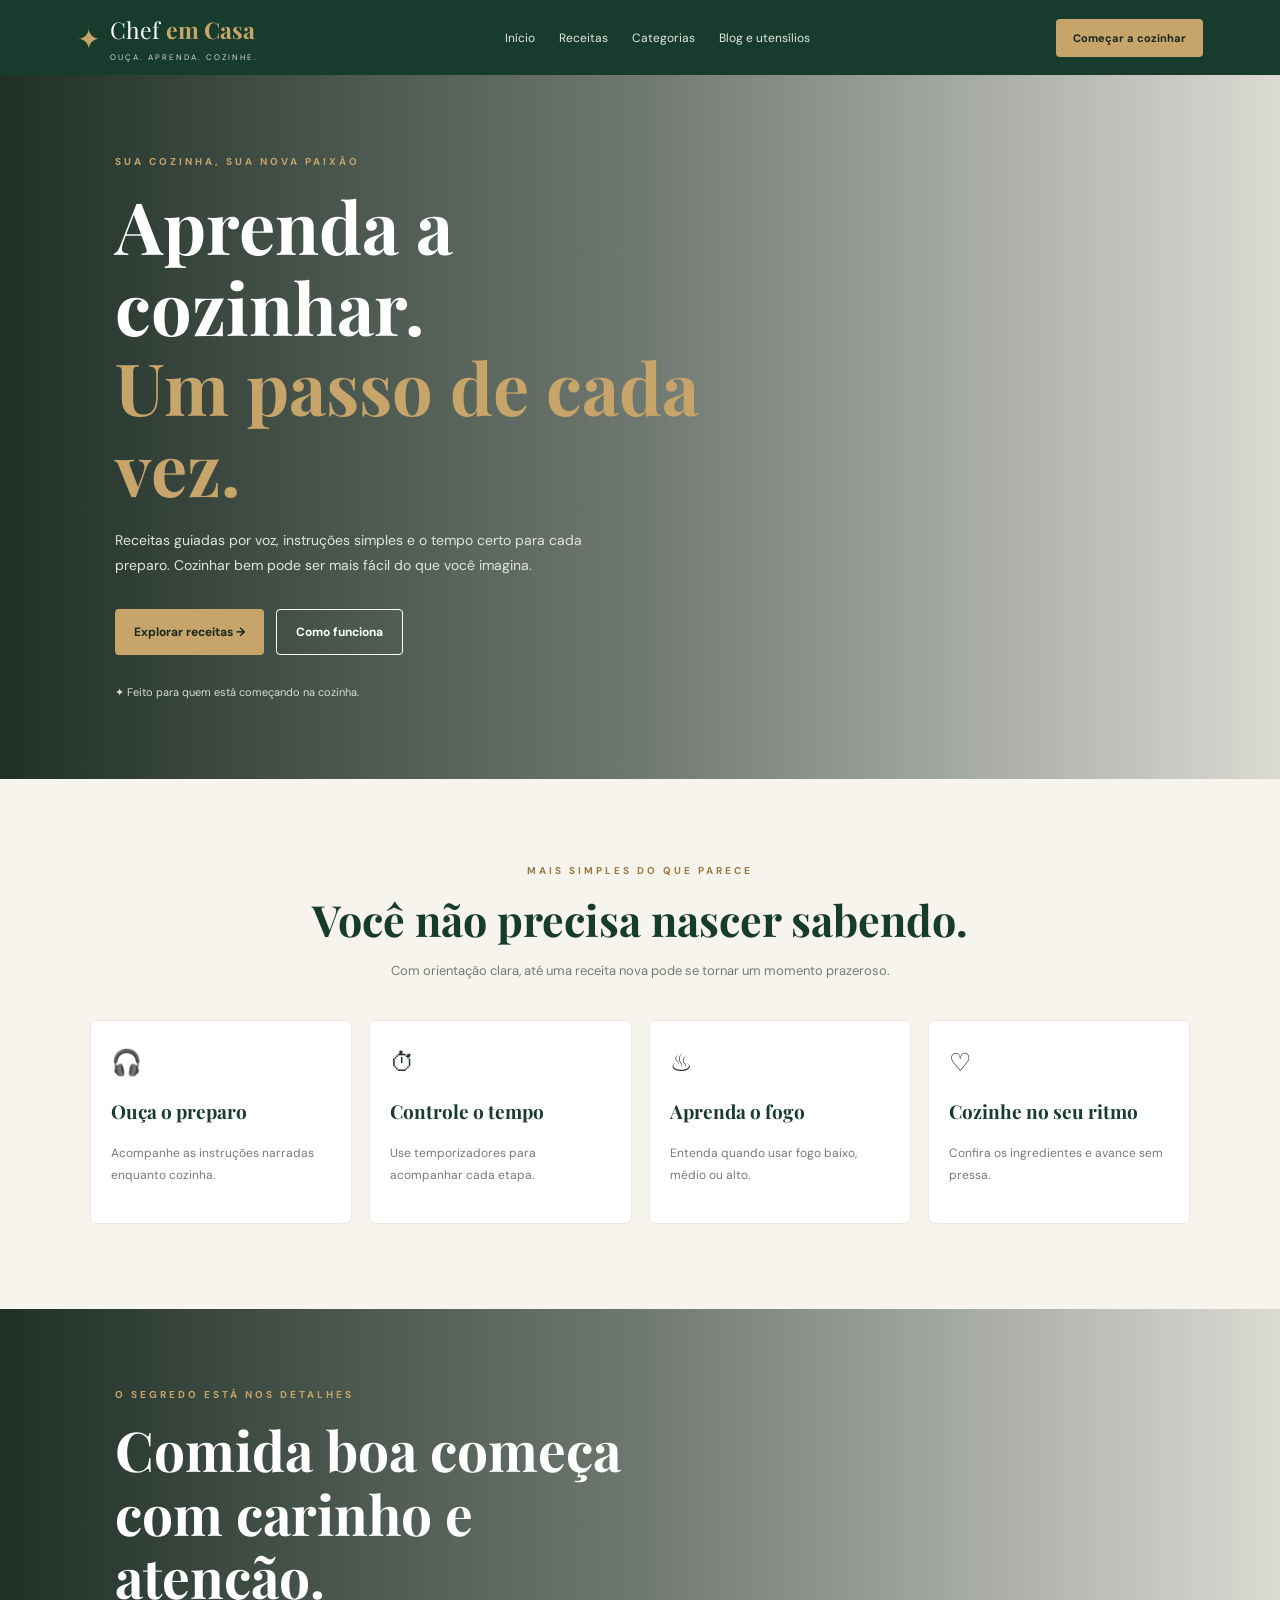
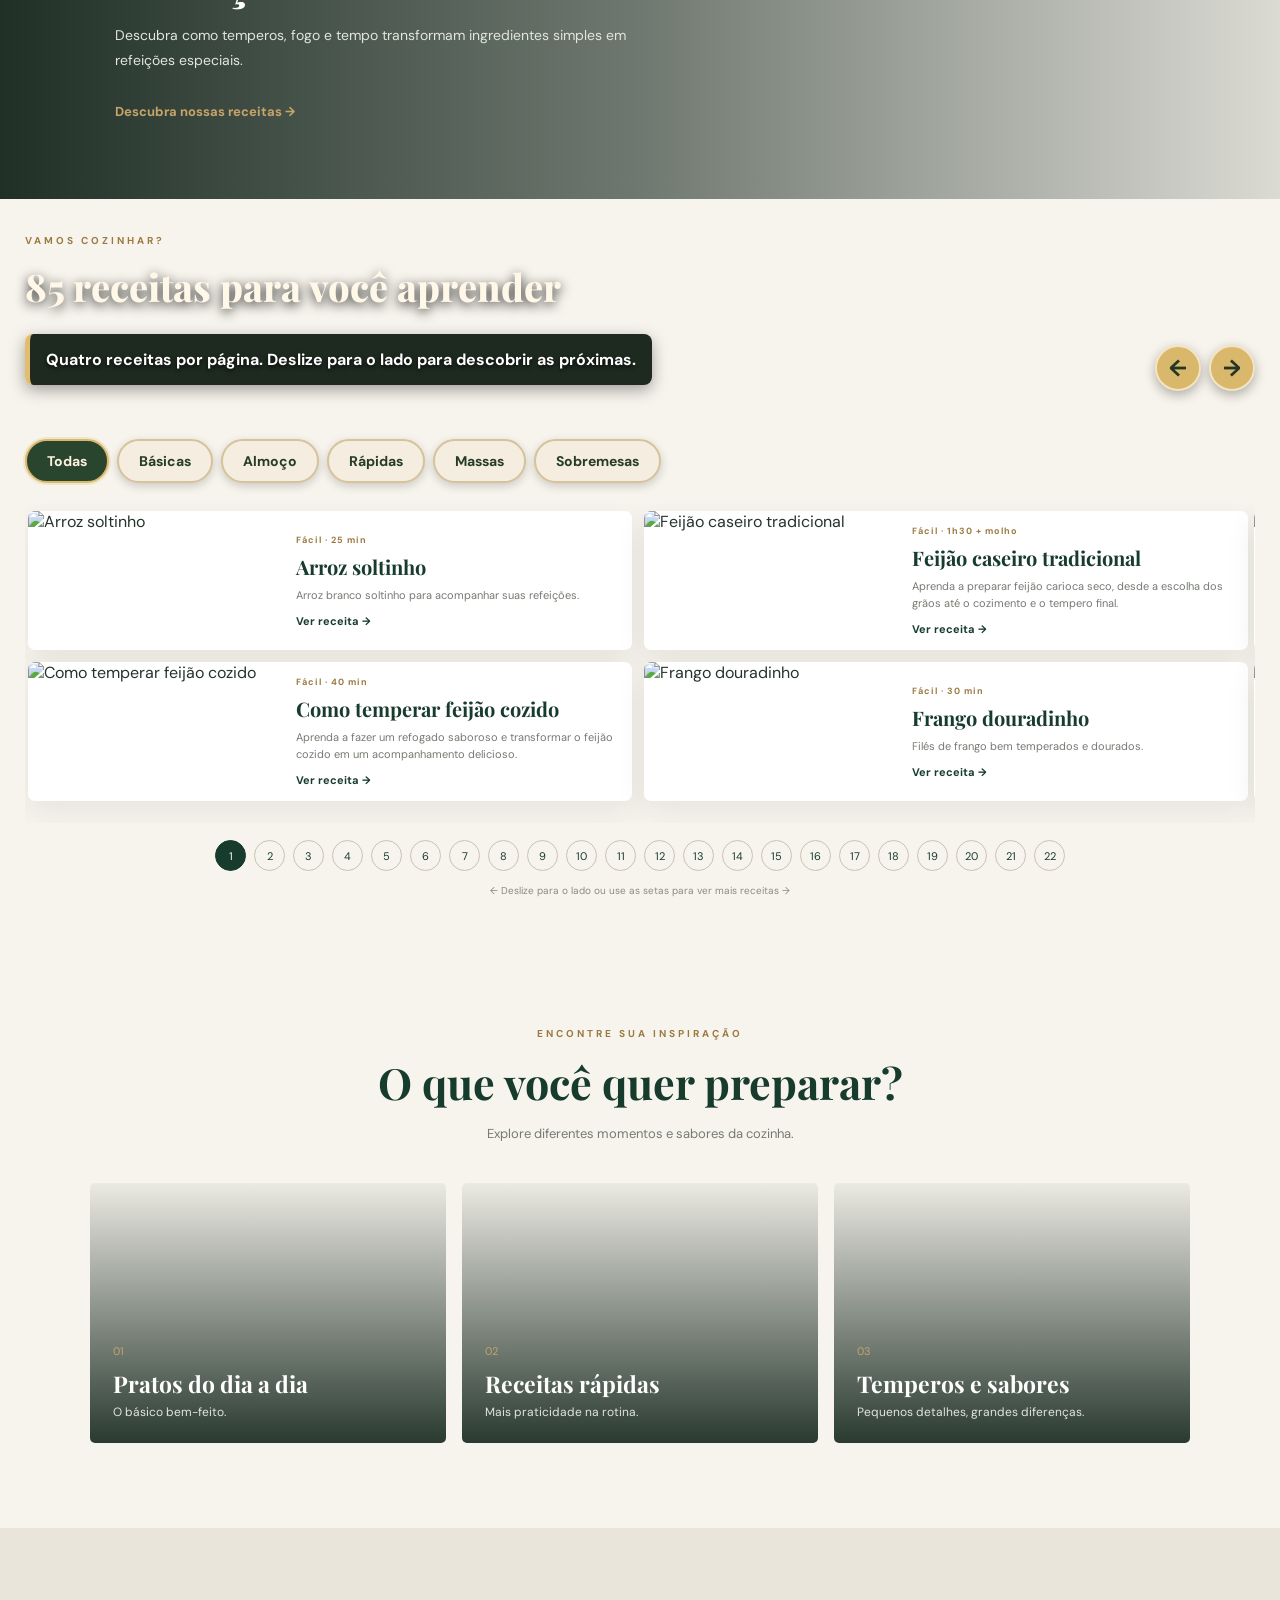
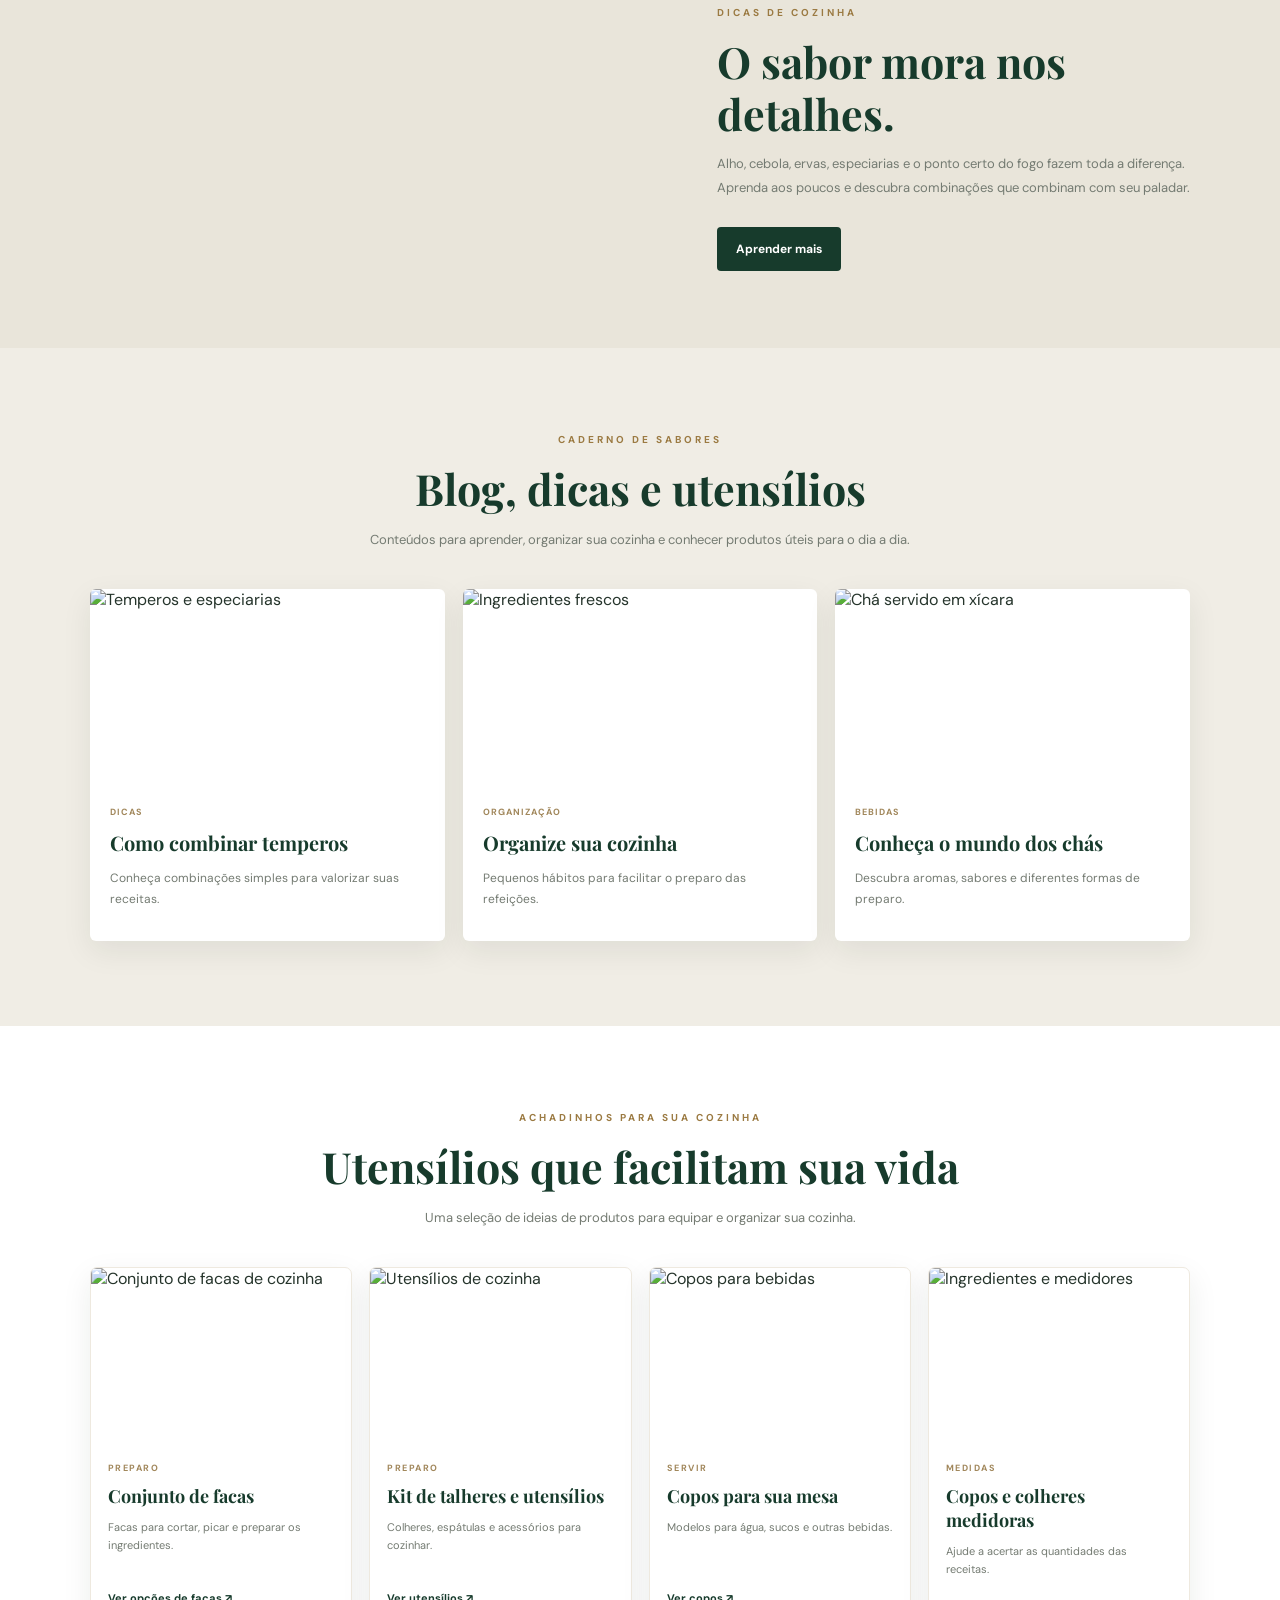
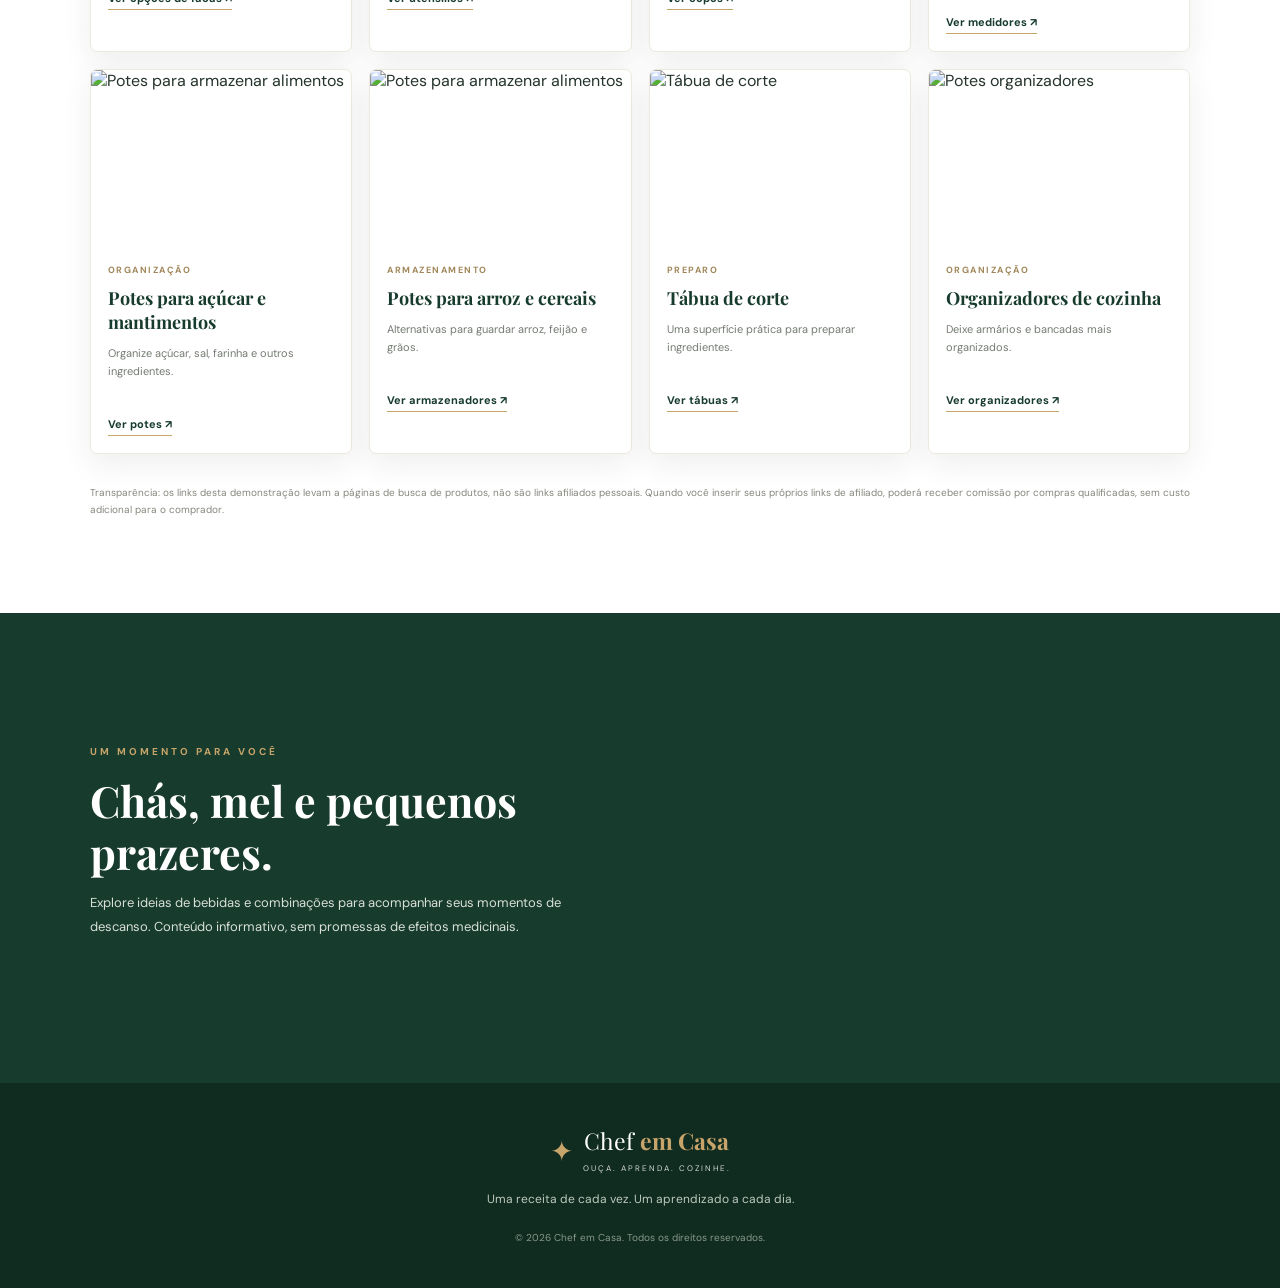
==== commit fd91148a: "update" ====
--- a/index.html
+++ b/index.html
@@ -9,7 +9,7 @@
   <link rel="preconnect" href="https://fonts.googleapis.com">
   <link rel="preconnect" href="https://fonts.gstatic.com" crossorigin>
   <link href="https://fonts.googleapis.com/css2?family=DM+Sans:wght@400;500;600;700&family=Playfair+Display:wght@600;700;800&display=swap" rel="stylesheet">
-  <link rel="stylesheet" href="style.css">
+  <link rel="stylesheet" href="style.css?v=2">
 </head>
 <body>
 
@@ -71,7 +71,7 @@
     <div class="section-heading heading-row">
       <div>
         <span class="eyebrow dark-eyebrow">VAMOS COZINHAR?</span>
-        <h2>84 receitas para você aprender</h2>
+        <h2>85 receitas para você aprender</h2>
         <p>Quatro receitas por página. Deslize para o lado para descobrir as próximas.</p>
       </div>
       <div class="carousel-arrows">
--- a/style.css
+++ b/style.css
@@ -83,14 +83,9 @@
 .filter-button{background:transparent;border:1px solid #d8d3c8;border-radius:30px;padding:9px 15px;color:#626b61;font-size:11px}
 .filter-button.active{background:var(--green);color:white;border-color:var(--green)}
 
-/* CARROSSEL: 2 COLUNAS X 2 LINHAS POR PÁGINA */
-.recipe-carousel-window{width:100%;overflow:hidden}
 .recipe-grid{
-  display:grid;
-  grid-auto-flow:column;
-  grid-auto-columns:100%;
-  grid-template-rows:repeat(2,minmax(0,1fr));
-  grid-template-columns:unset;
+  display:flex;
+  flex-wrap:nowrap;
   gap:14px 16px;
   overflow-x:auto;
   scroll-snap-type:x mandatory;
@@ -99,6 +94,7 @@
   scrollbar-width:none;
   padding:4px 2px 12px;
 }
+  
 .recipe-grid::-webkit-scrollbar{display:none}
 .recipe-card{
   min-width:0;
@@ -501,3 +497,80 @@
     min-width: 29px;
   }
 }
+
+/* LINKS INDEPENDENTES DO CARTAO DE RECEITA */
+.recipe-card > .recipe-card-image-link {
+  display: block;
+  grid-column: 1;
+  grid-row: 1;
+  min-width: 0;
+  width: 100%;
+  height: 100%;
+  overflow: hidden;
+}
+
+.recipe-card > .recipe-card-image-link img {
+  width: 100%;
+  height: 100%;
+  object-fit: cover;
+}
+
+.recipe-card > .recipe-card-content {
+  grid-column: 2;
+  grid-row: 1;
+  min-width: 0;
+  width: 100%;
+}
+/* FINALIDADE DO TEMPO NO TEMPORIZADOR */
+.timer-purpose {
+  background: #f7f6f1;
+  border-left: 3px solid var(--gold);
+  border-radius: 4px;
+  padding: 14px 15px;
+  margin: 16px 0 10px;
+  text-align: left;
+}
+
+.timer-purpose small {
+  display: block;
+  color: #a18450;
+  font-size: 9px;
+  font-weight: 700;
+  letter-spacing: 1.2px;
+  margin-bottom: 7px;
+}
+
+.timer-purpose p {
+  color: var(--green);
+  font-size: 12px;
+  font-weight: 600;
+  line-height: 1.6;
+  margin: 0;
+}
+
+
+/* CORREÇÃO DIRETA DOS BOTÕES DA RECEITA */
+
+body.recipe-page #timerPause,
+body.recipe-page #timerReset {
+  background-color: #173b2c !important;
+  color: #ffffff !important;
+  border: 1px solid #173b2c !important;
+  opacity: 1 !important;
+}
+
+body.recipe-page #previousStep:not(:disabled) {
+  background-color: #173b2c !important;
+  color: #ffffff !important;
+  border: 1px solid #173b2c !important;
+  opacity: 1 !important;
+}
+
+body.recipe-page #previousStep:disabled {
+  background-color: #e9e9e9 !important;
+  color: #888888 !important;
+  border: 1px solid #dddddd !important;
+  opacity: 1 !important;
+}
+
+
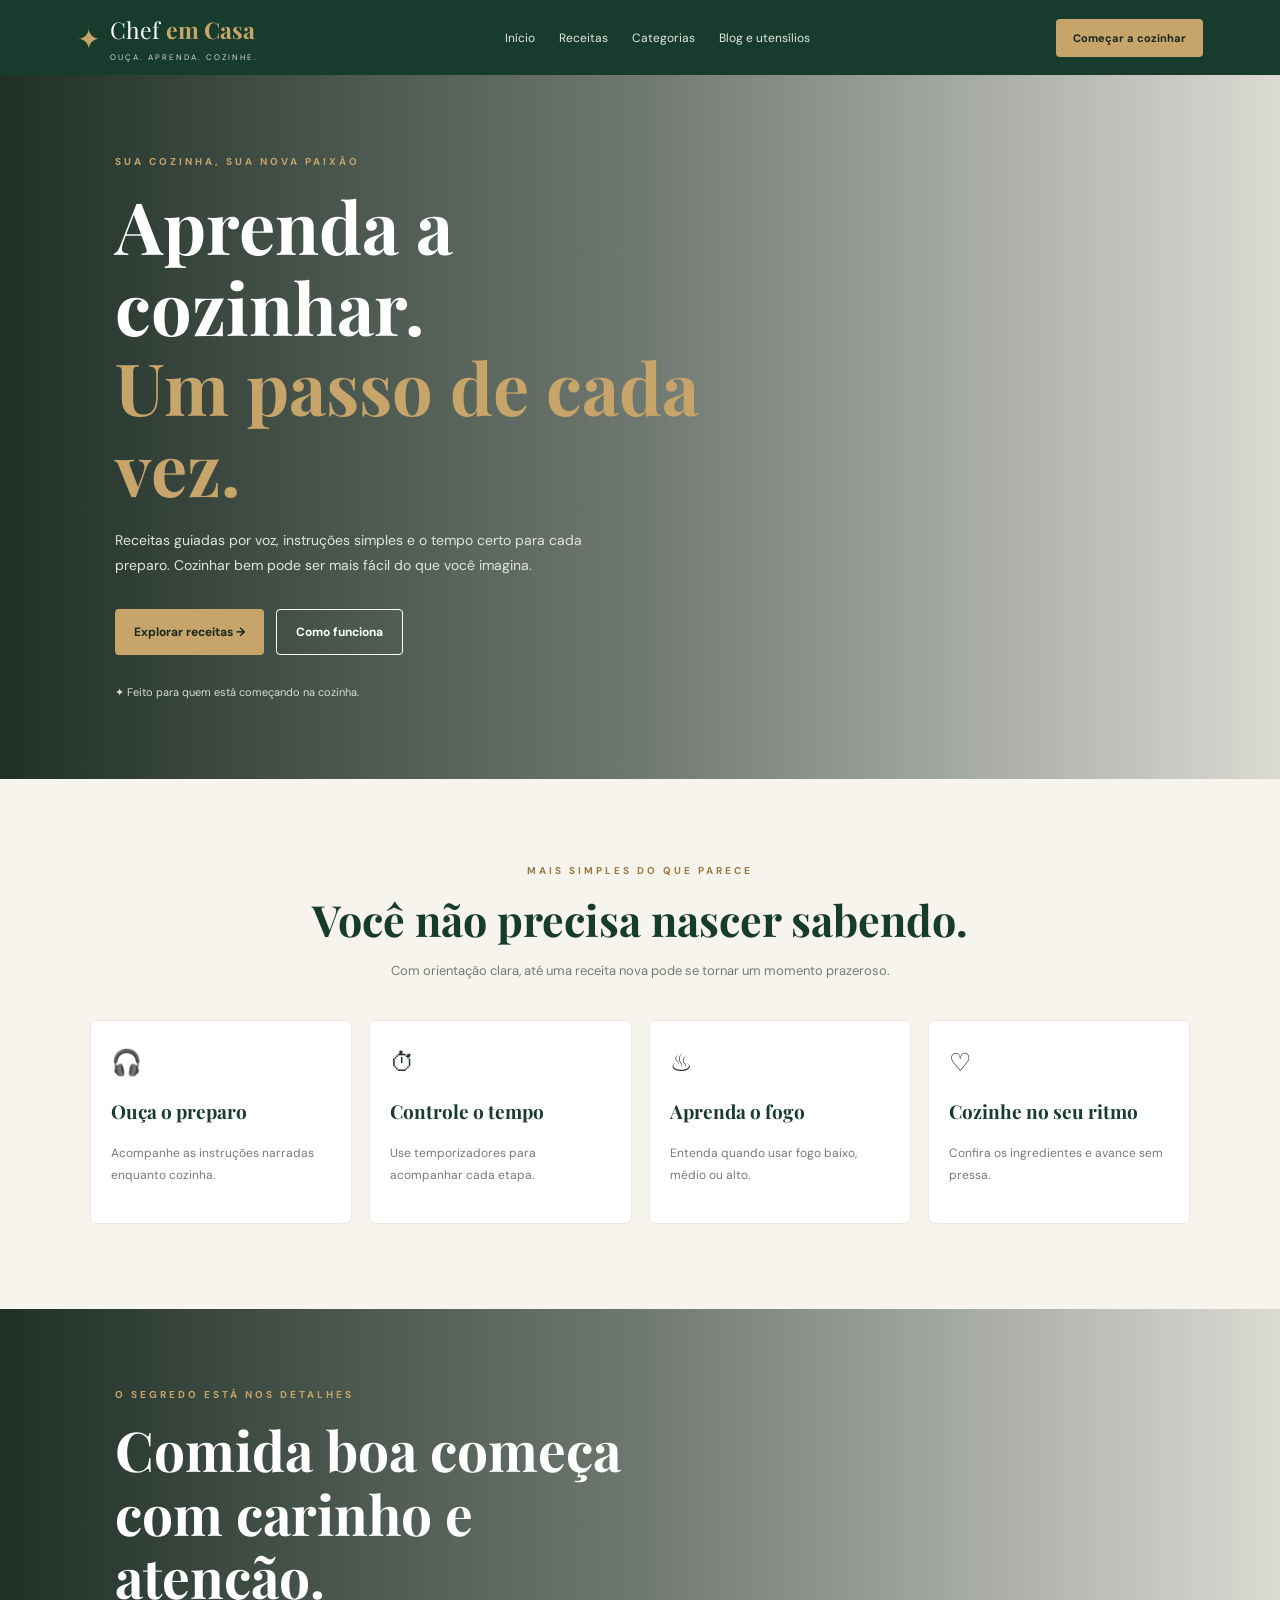
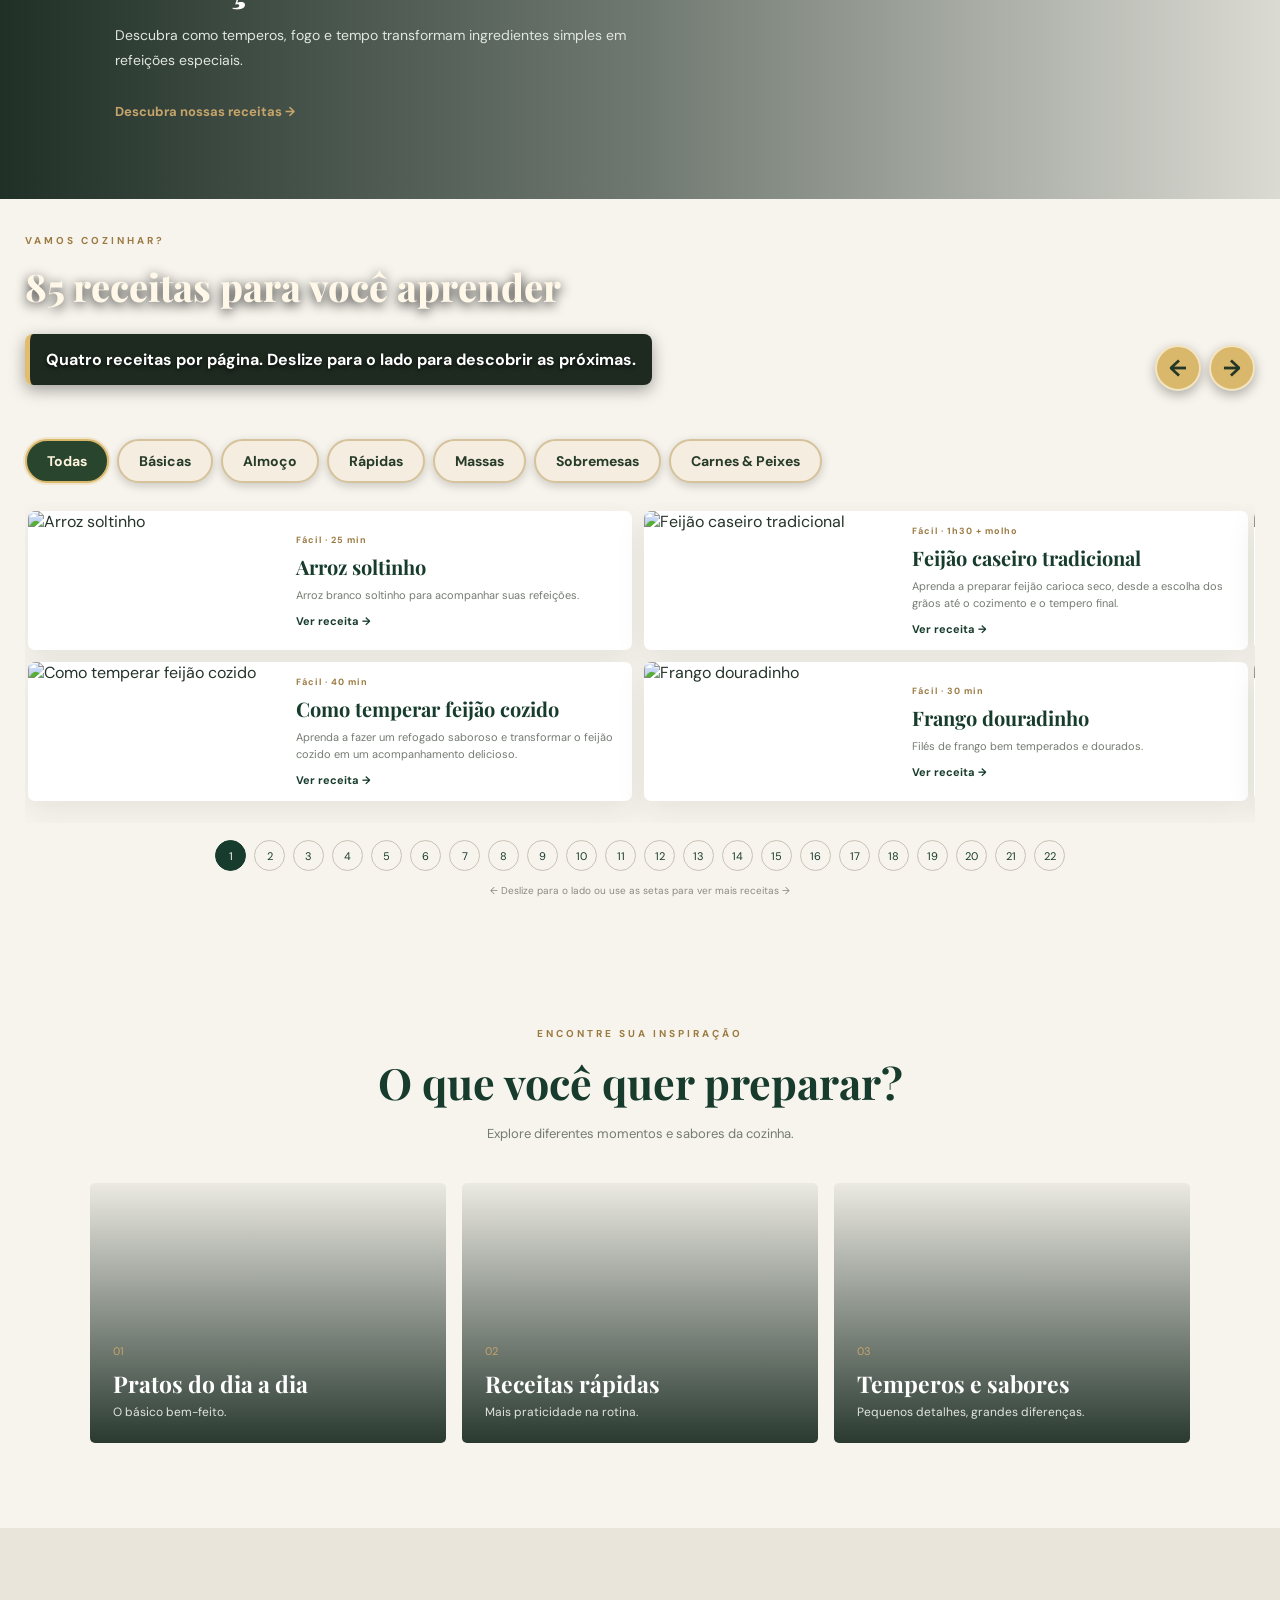
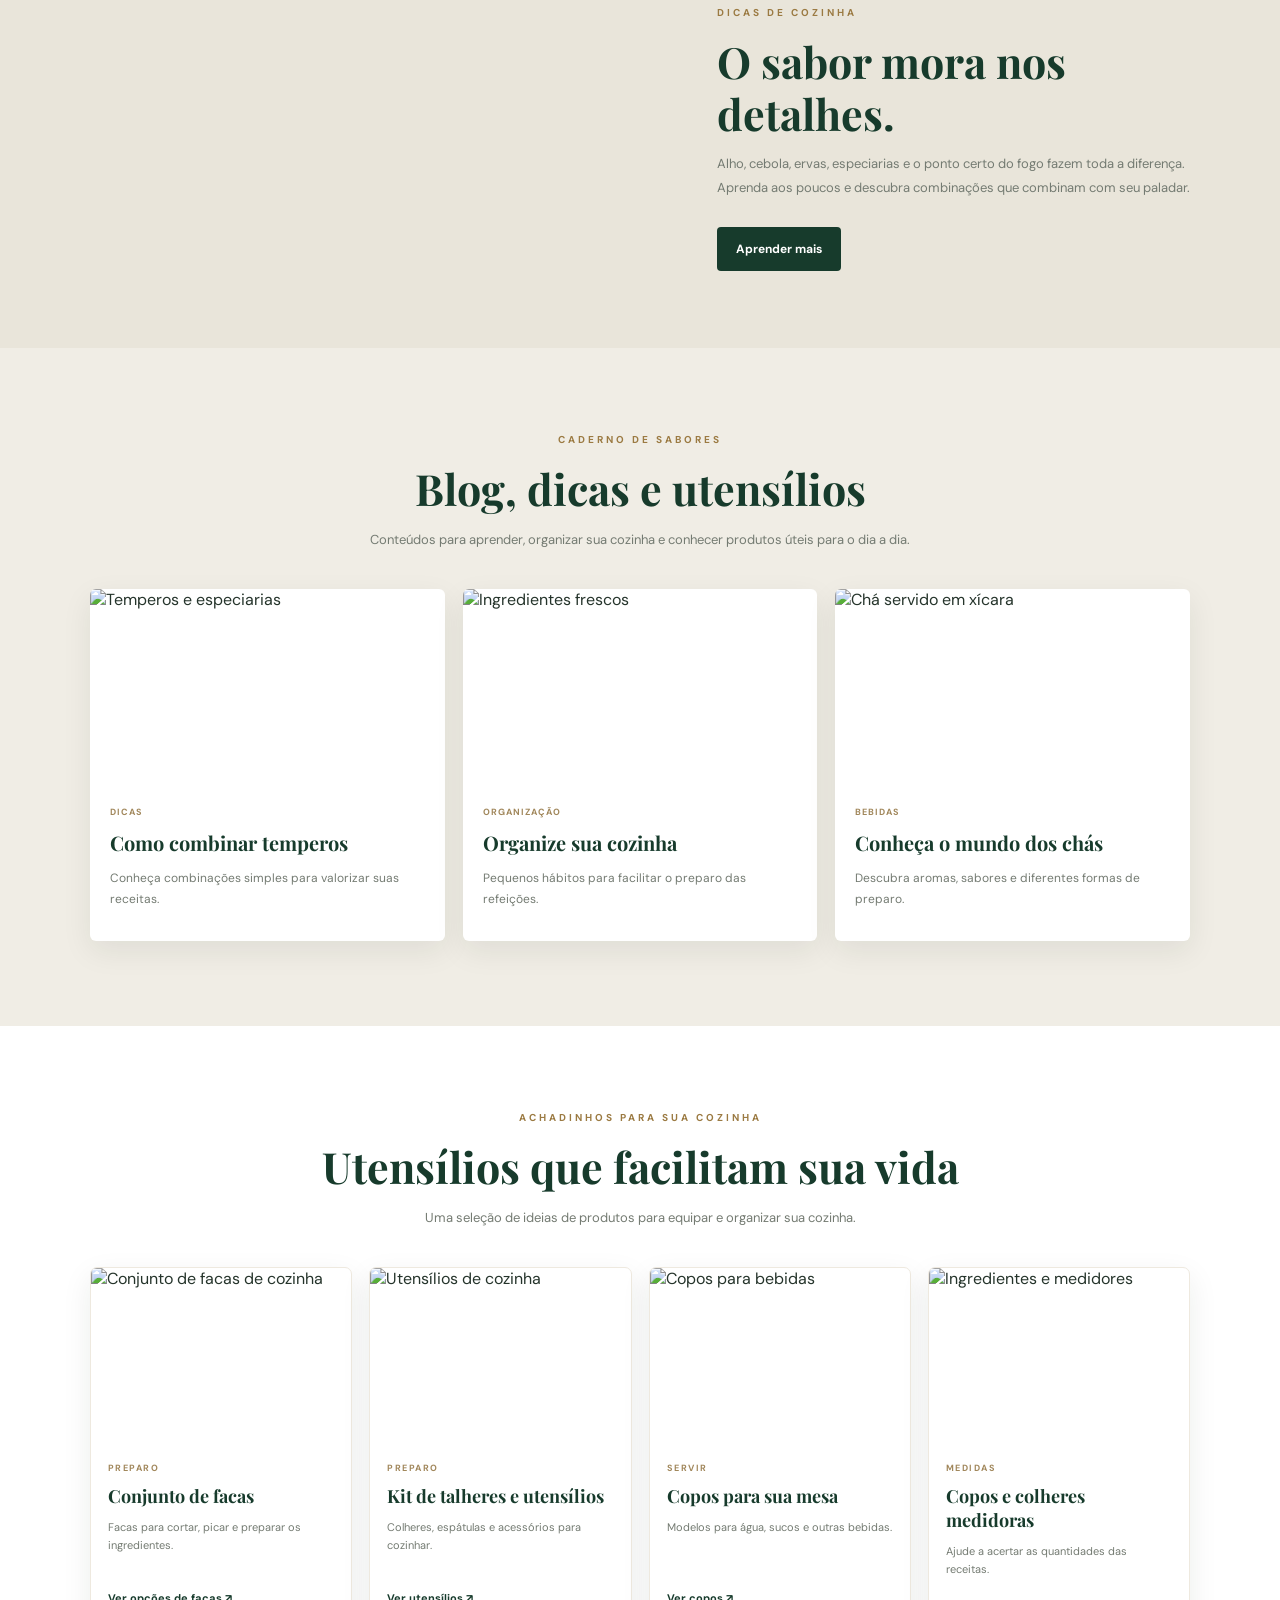
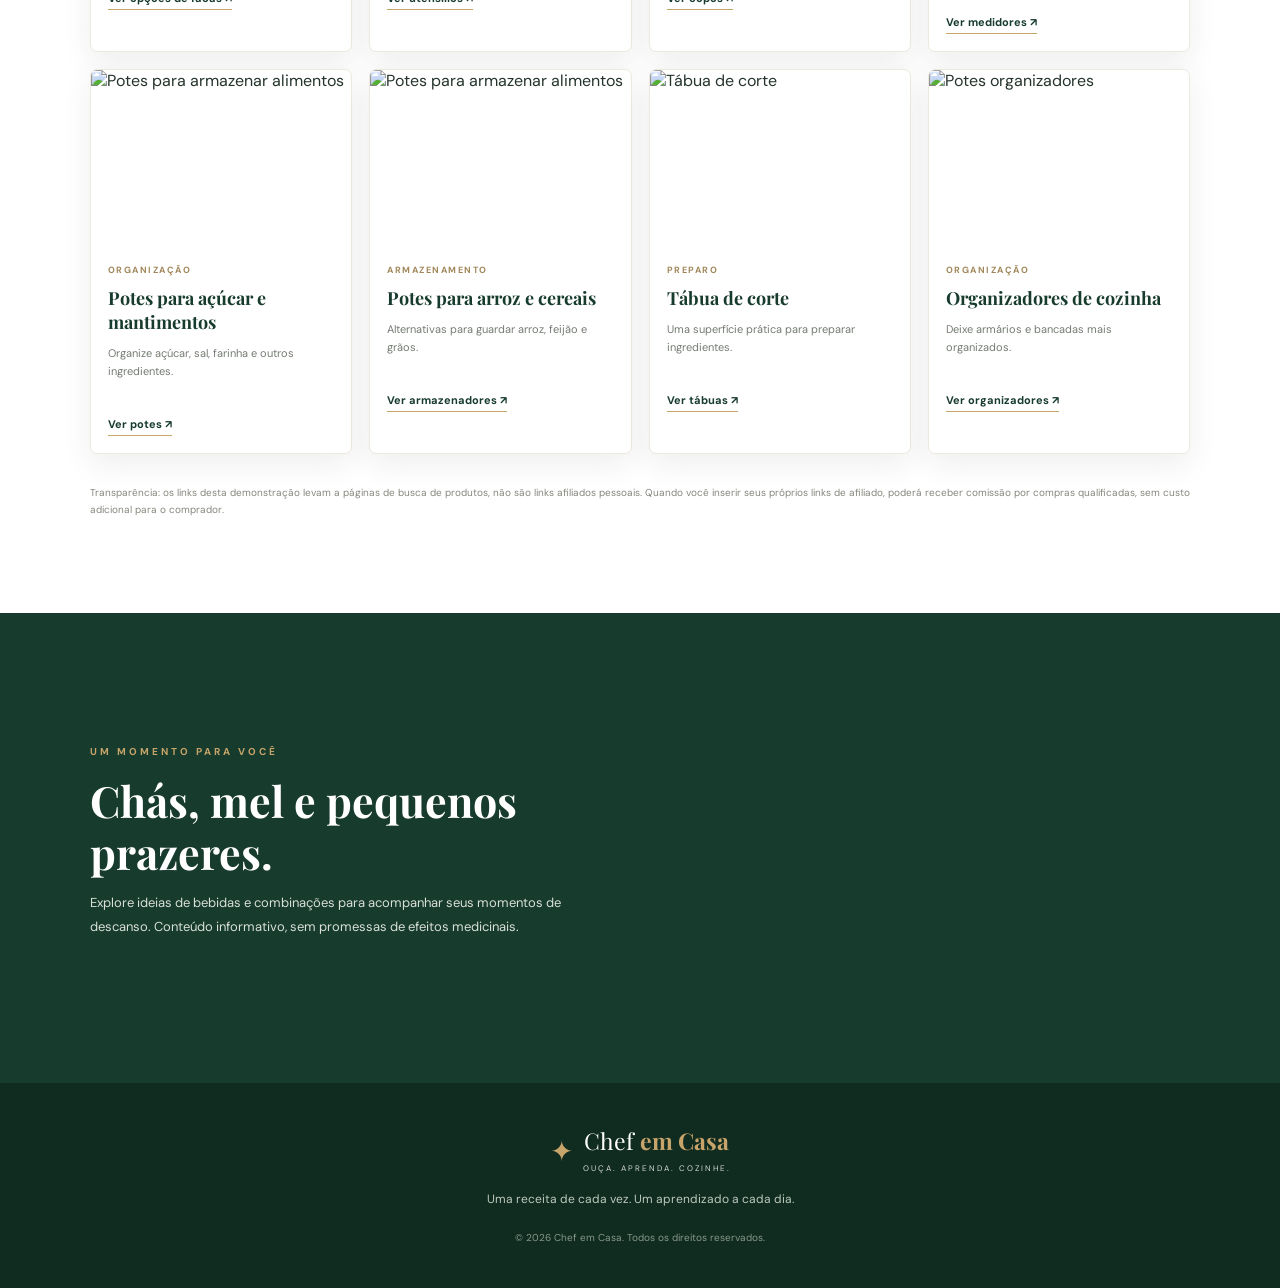
==== commit db033339: "update" ====
--- a/index.html
+++ b/index.html
@@ -81,13 +81,14 @@
     </div>
 
     <div class="recipe-filters">
-      <button class="filter-button active" data-filter="todas">Todas</button>
-      <button class="filter-button" data-filter="basicas">Básicas</button>
-      <button class="filter-button" data-filter="almoco">Almoço</button>
-      <button class="filter-button" data-filter="rapidas">Rápidas</button>
-      <button class="filter-button" data-filter="massas">Massas</button>
-      <button class="filter-button" data-filter="sobremesas">Sobremesas</button>
-    </div>
+  <button class="filter-button active" data-filter="todas">Todas</button>
+  <button class="filter-button" data-filter="basicas">Básicas</button>
+  <button class="filter-button" data-filter="almoco">Almoço</button>
+  <button class="filter-button" data-filter="rapidas">Rápidas</button>
+  <button class="filter-button" data-filter="massas">Massas</button>
+  <button class="filter-button" data-filter="sobremesas">Sobremesas</button>
+  <button class="filter-button" data-filter="carnesPeixes">Carnes &amp; Peixes</button>
+</div>
 
     <div class="recipe-carousel-window">
       <div class="recipe-grid" id="recipeGrid"></div>
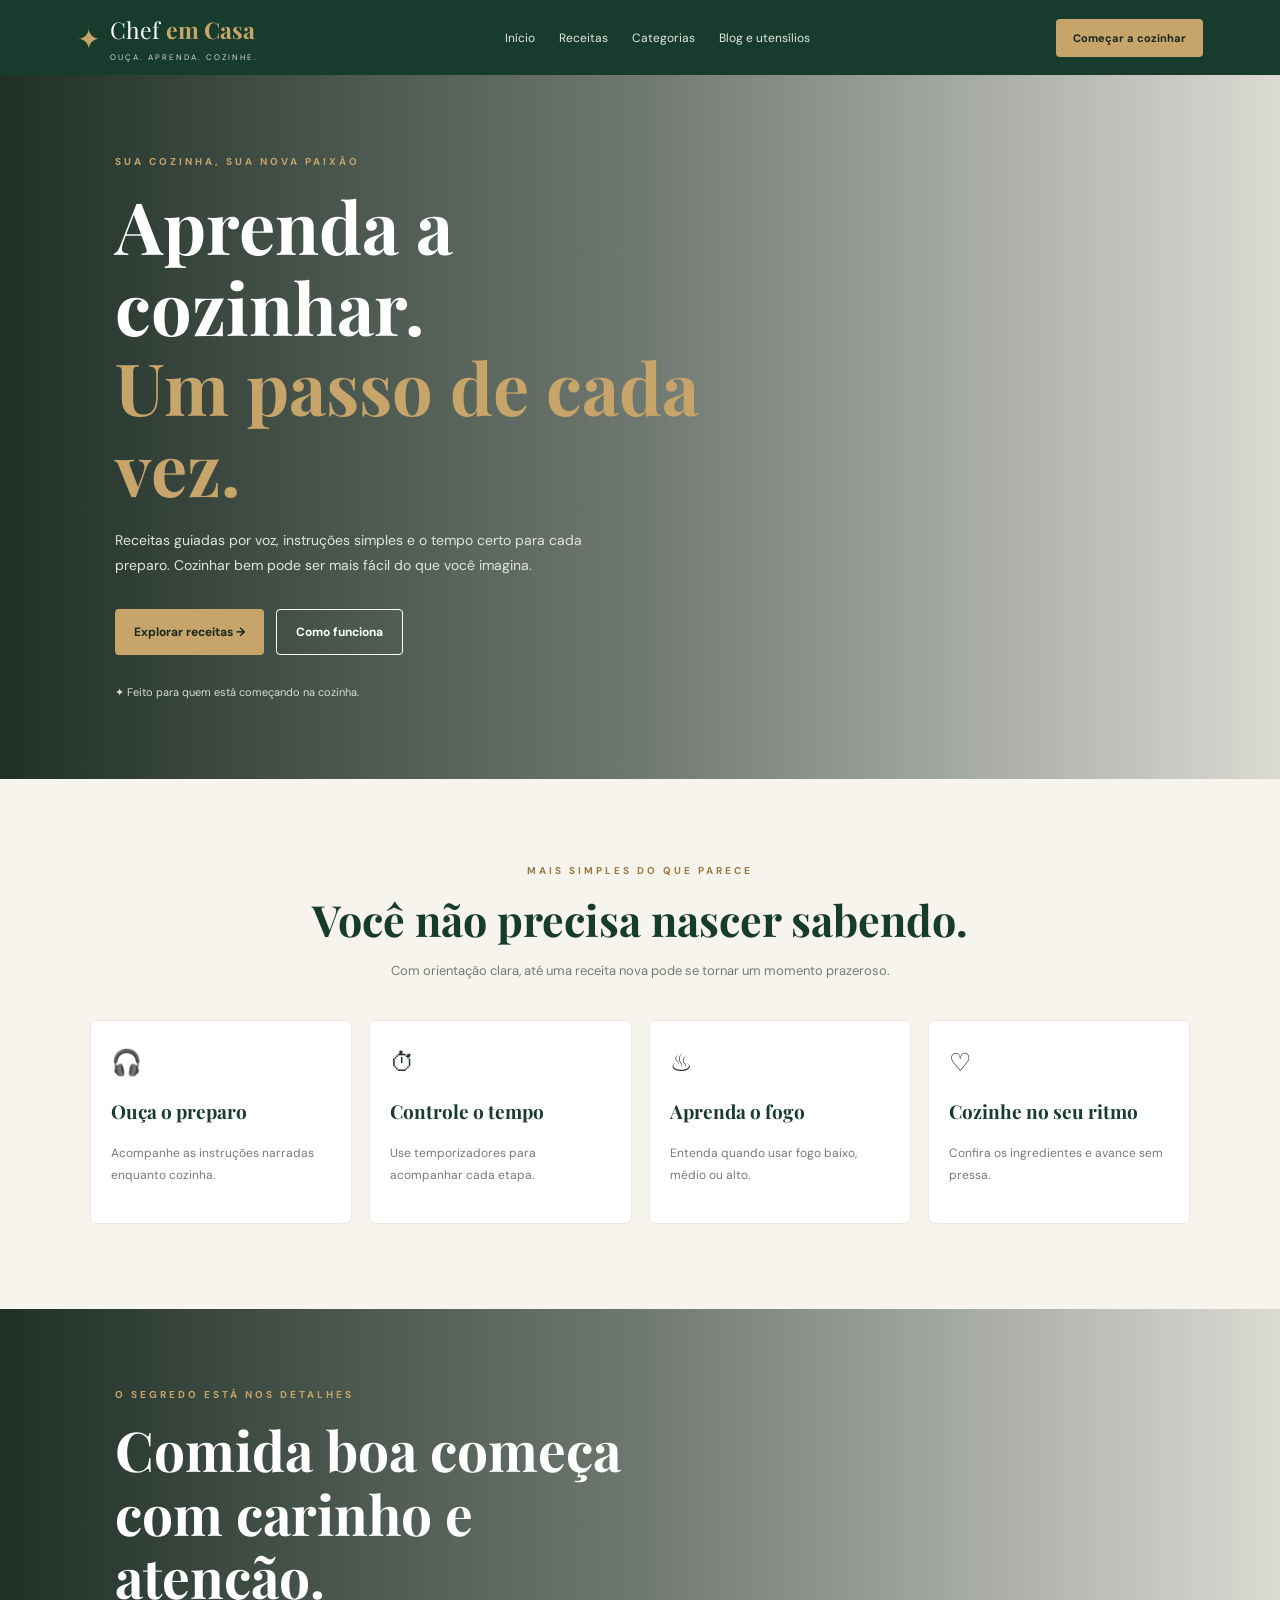
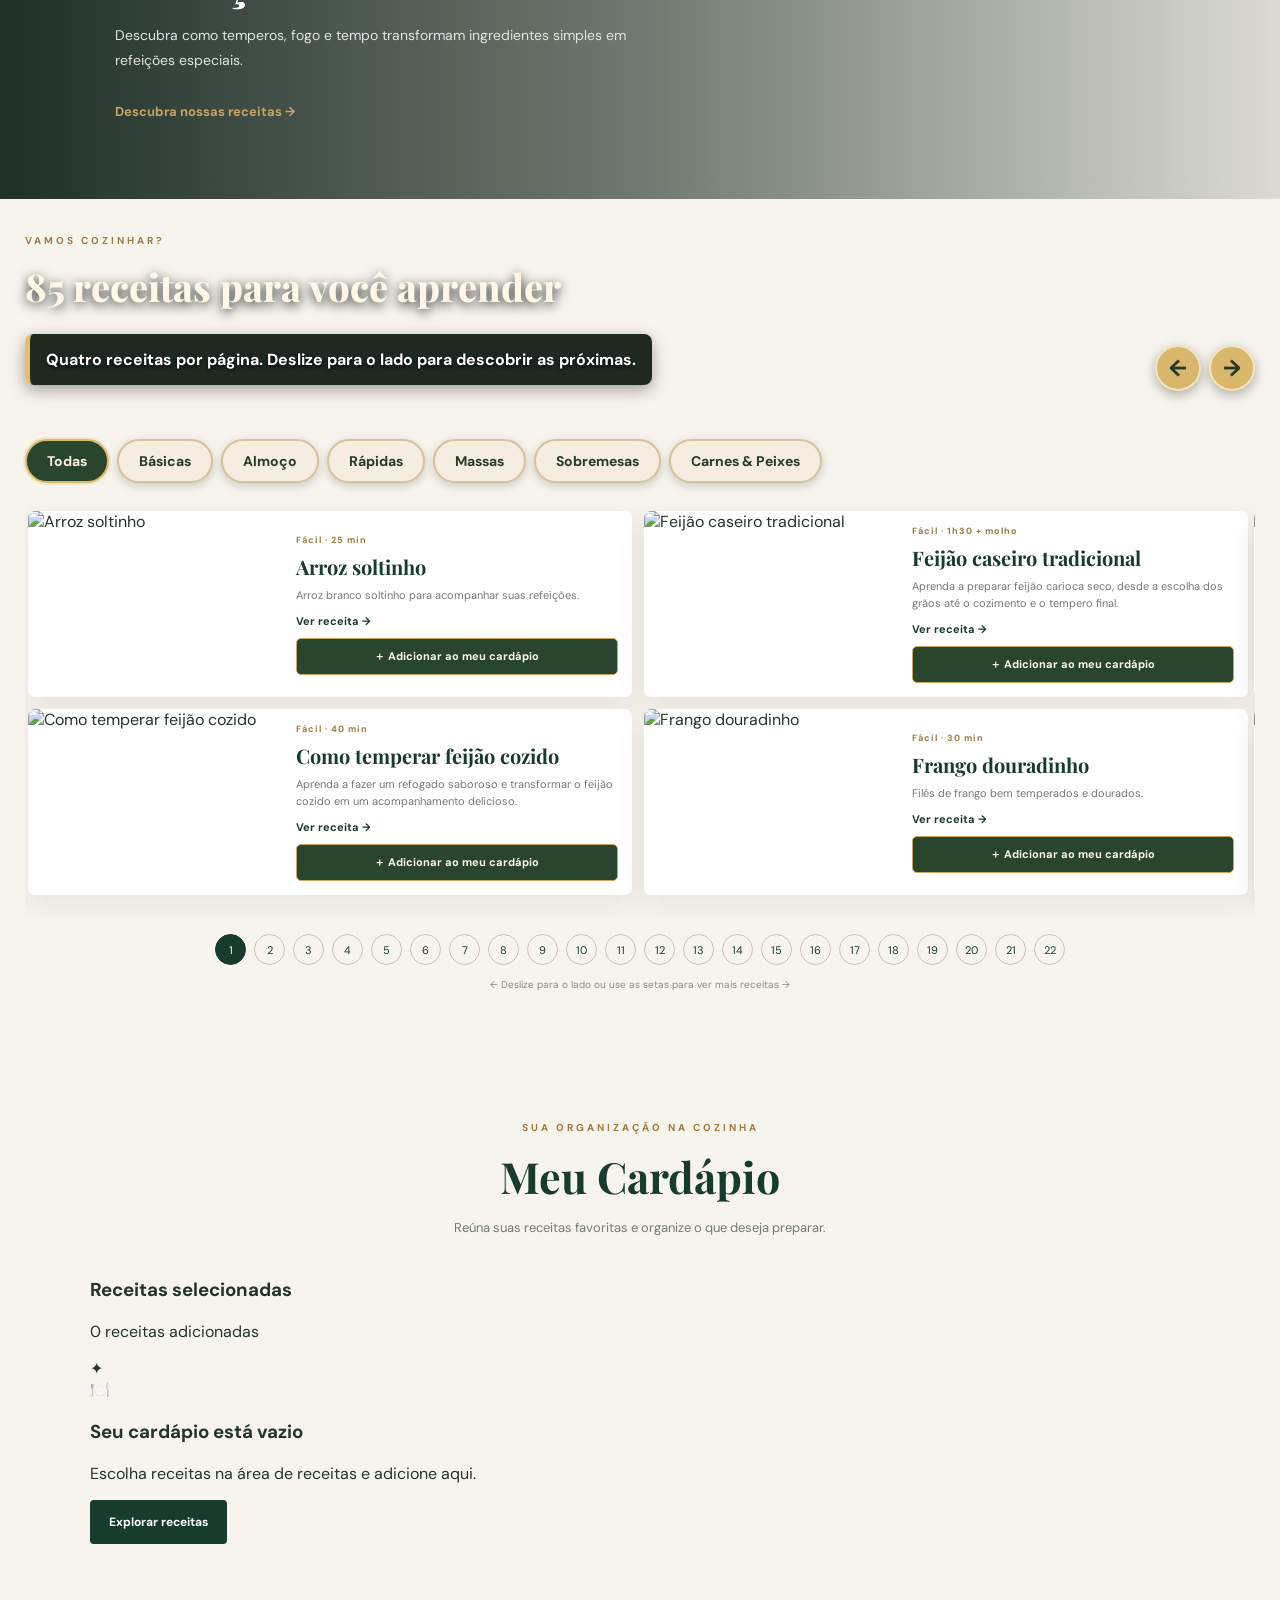
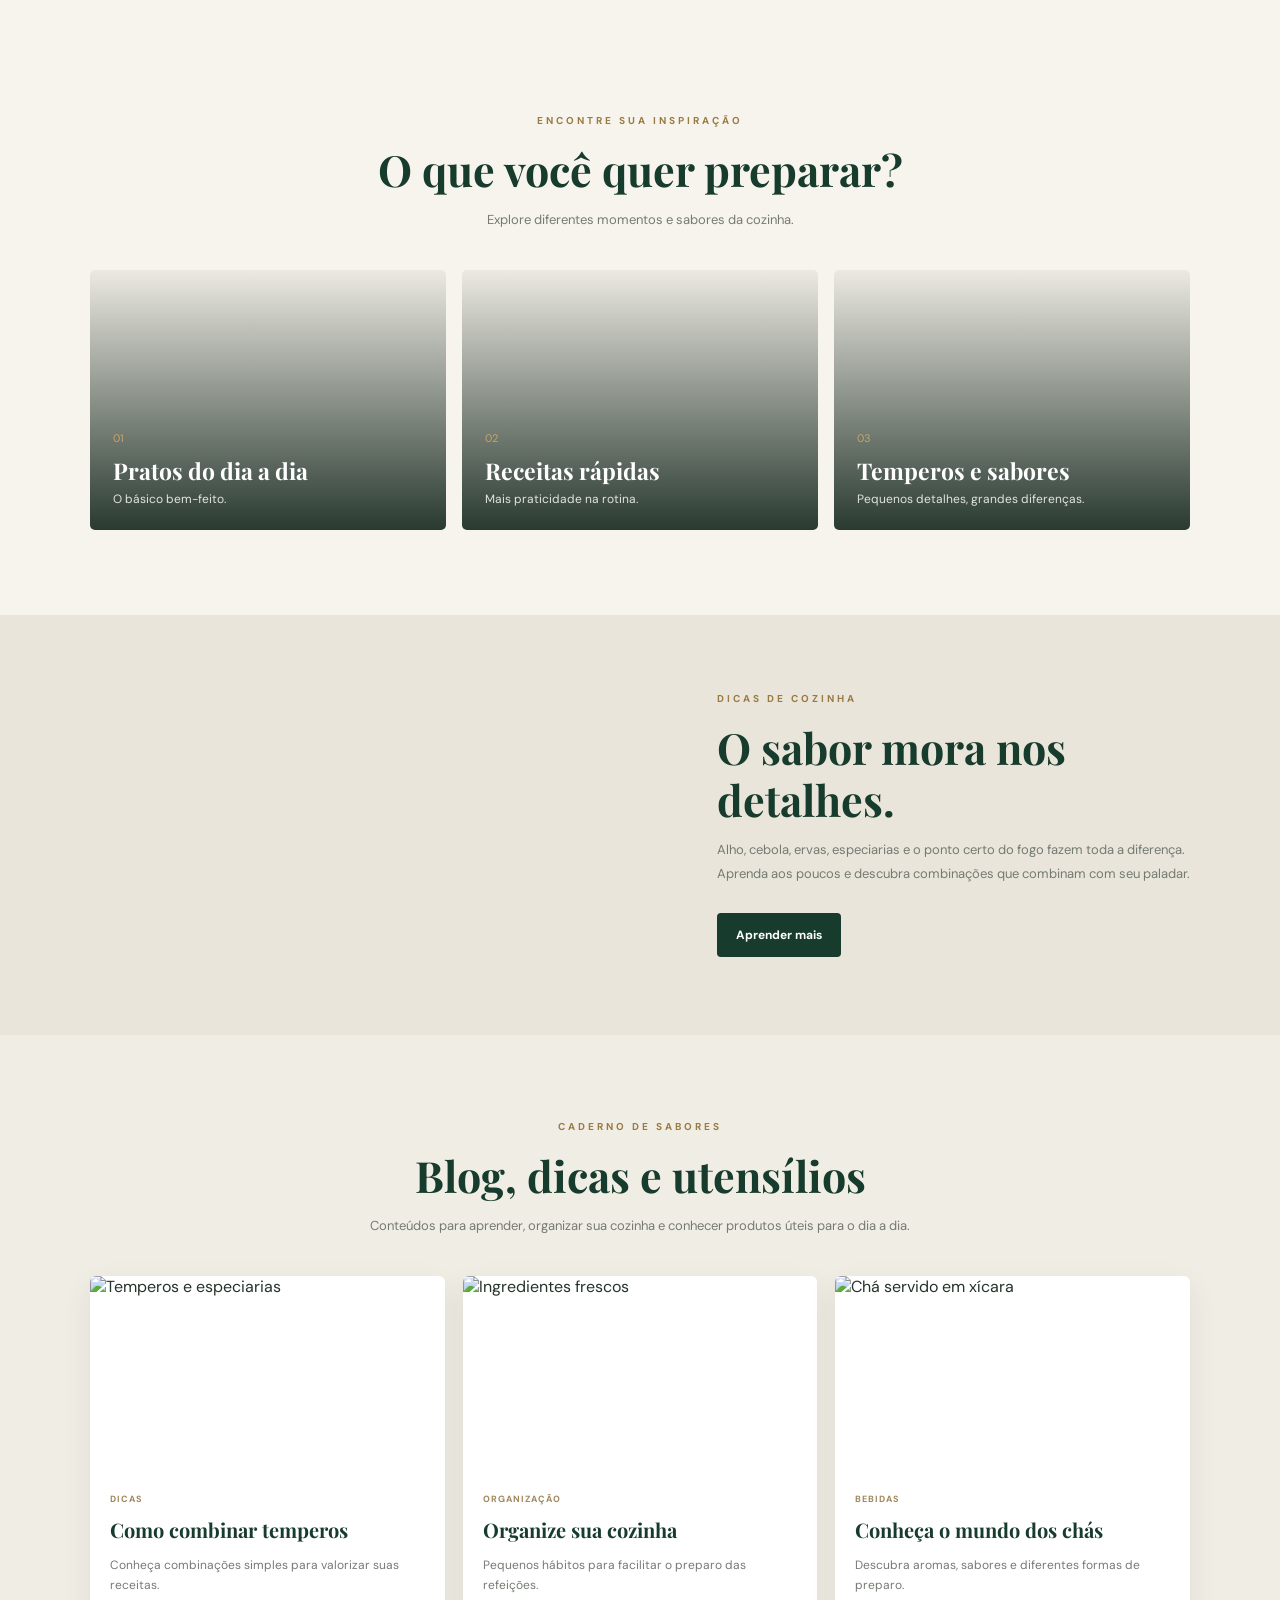
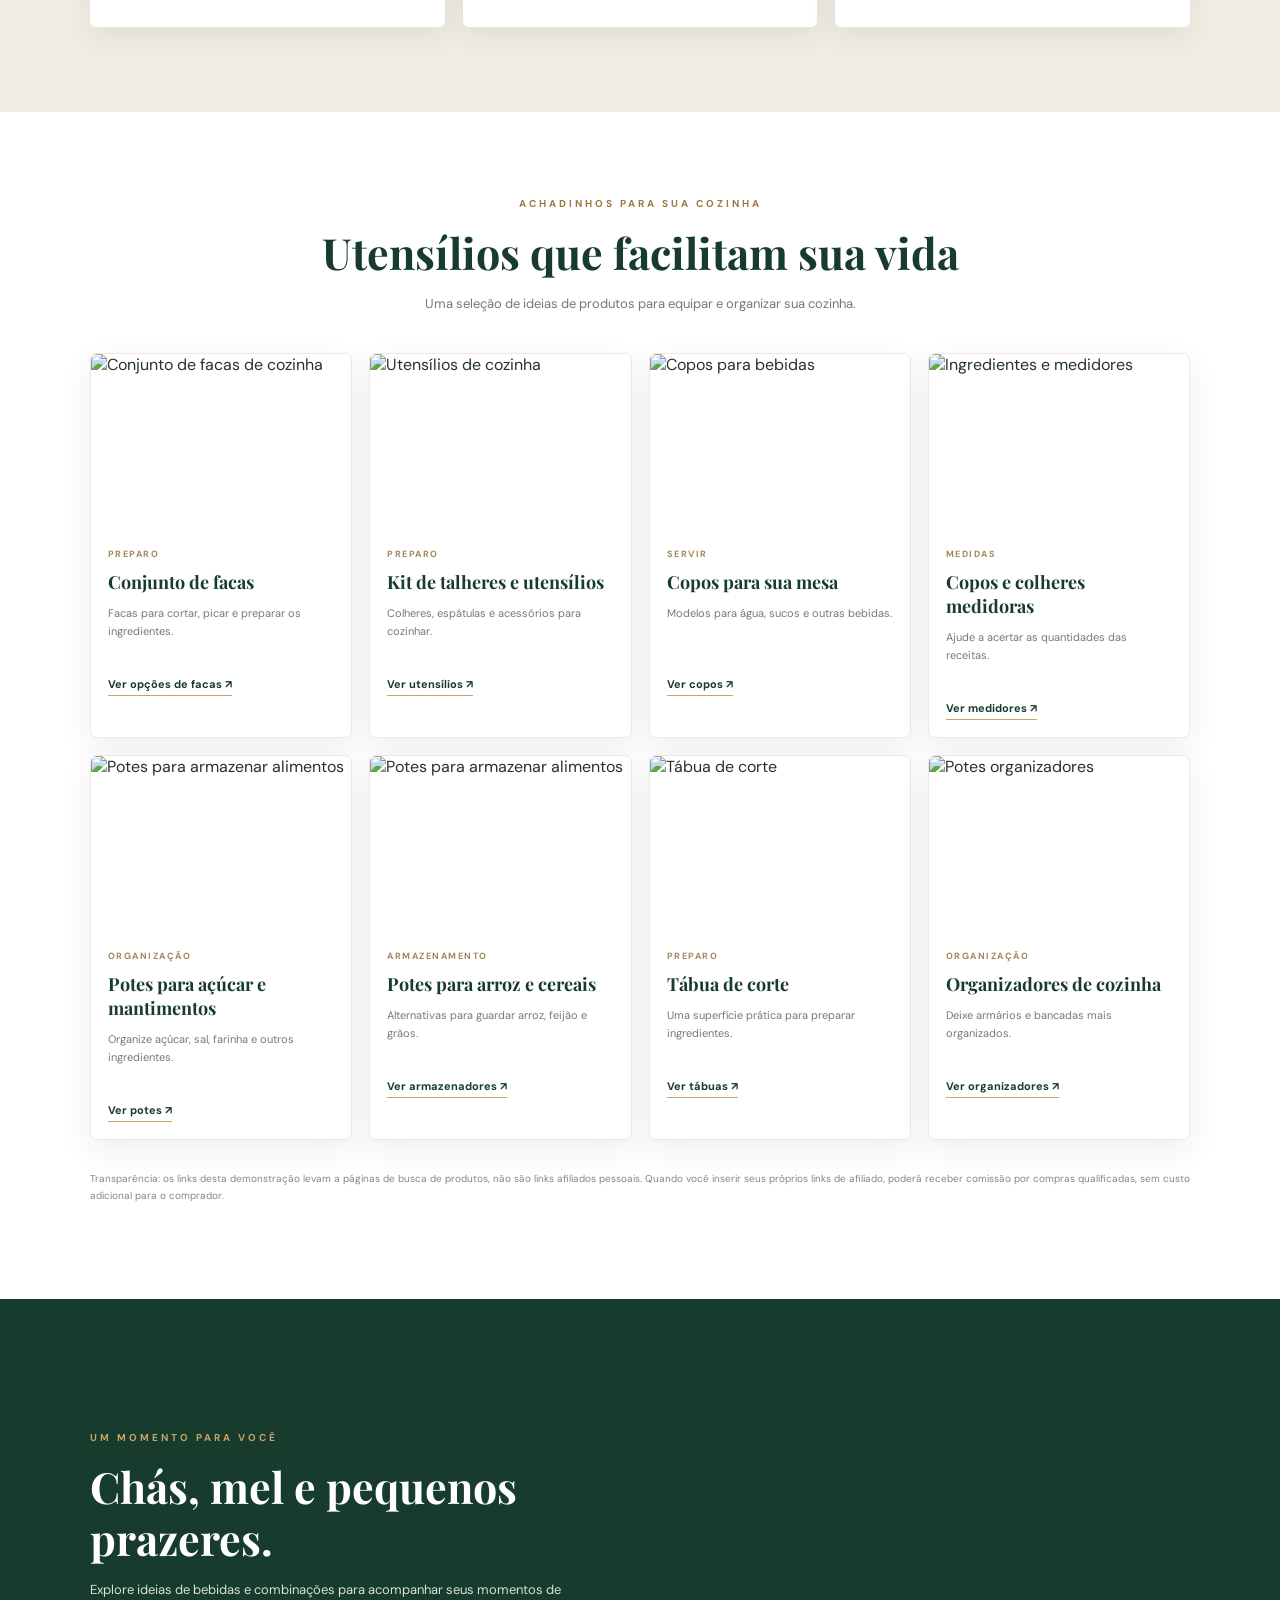
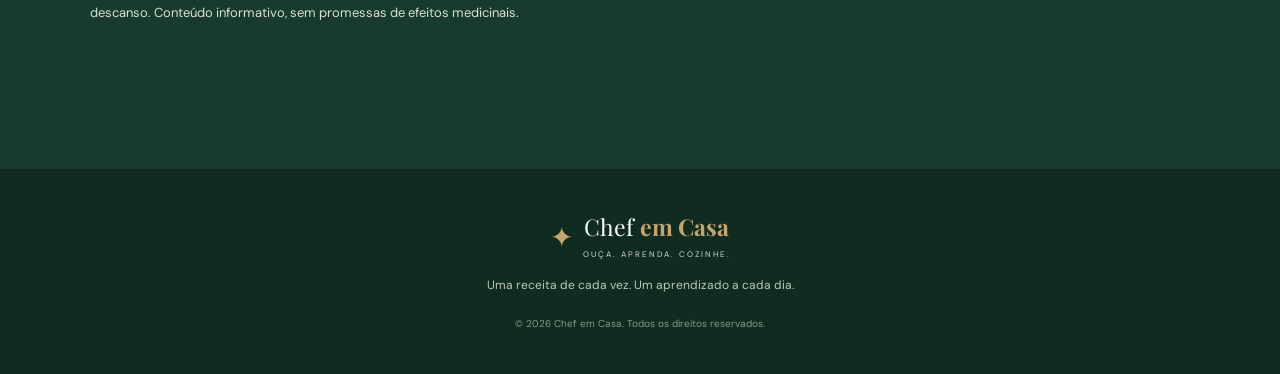
==== commit 67323a6d: "update" ====
--- a/index.html
+++ b/index.html
@@ -96,6 +96,34 @@
     <div class="recipe-dots" id="recipeDots" aria-label="Páginas de receitas"></div>
     <p class="carousel-hint">← Deslize para o lado ou use as setas para ver mais receitas →</p>
   </section>
+  
+<section class="my-menu-section section-padding" id="meu-cardapio">
+  <div class="section-heading">
+    <span class="eyebrow dark-eyebrow">SUA ORGANIZAÇÃO NA COZINHA</span>
+    <h2>Meu Cardápio</h2>
+    <p>Reúna suas receitas favoritas e organize o que deseja preparar.</p>
+  </div>
+
+  <div class="my-menu-panel">
+    <div class="my-menu-header">
+      <div>
+        <h3>Receitas selecionadas</h3>
+        <p id="menuRecipeCount">0 receitas adicionadas</p>
+      </div>
+      <span class="my-menu-icon">✦</span>
+    </div>
+
+    <div id="myMenuList" class="my-menu-list">
+      <div class="my-menu-empty">
+        <span>🍽️</span>
+        <h3>Seu cardápio está vazio</h3>
+        <p>Escolha receitas na área de receitas e adicione aqui.</p>
+        <a href="#receitas" class="button button-green">Explorar receitas</a>
+      </div>
+    </div>
+  </div>
+</section>
+
 
   <section class="categories-section section-padding" id="categorias">
     <div class="section-heading">
--- a/style.css
+++ b/style.css
@@ -573,4 +573,34 @@
   opacity: 1 !important;
 }
 
-
+/* BOTÃO ADICIONAR AO MEU CARDÁPIO */
+
+.menu-add-button {
+  display: block;
+  width: 100%;
+  margin-top: 10px;
+  padding: 10px 8px;
+  border: 1px solid #c9a65f;
+  border-radius: 5px;
+  background: #29452e;
+  color: #fff8e9;
+  font-size: 11px;
+  font-weight: 700;
+  cursor: pointer;
+  transition: all 0.25s ease;
+}
+
+.menu-add-button:hover {
+  background: #d9b76b;
+  color: #203321;
+  transform: translateY(-1px);
+}
+
+.menu-add-button.added {
+  background: #e8efe5;
+  color: #29452e;
+  border-color: #9bb49b;
+  cursor: default;
+}
+
+
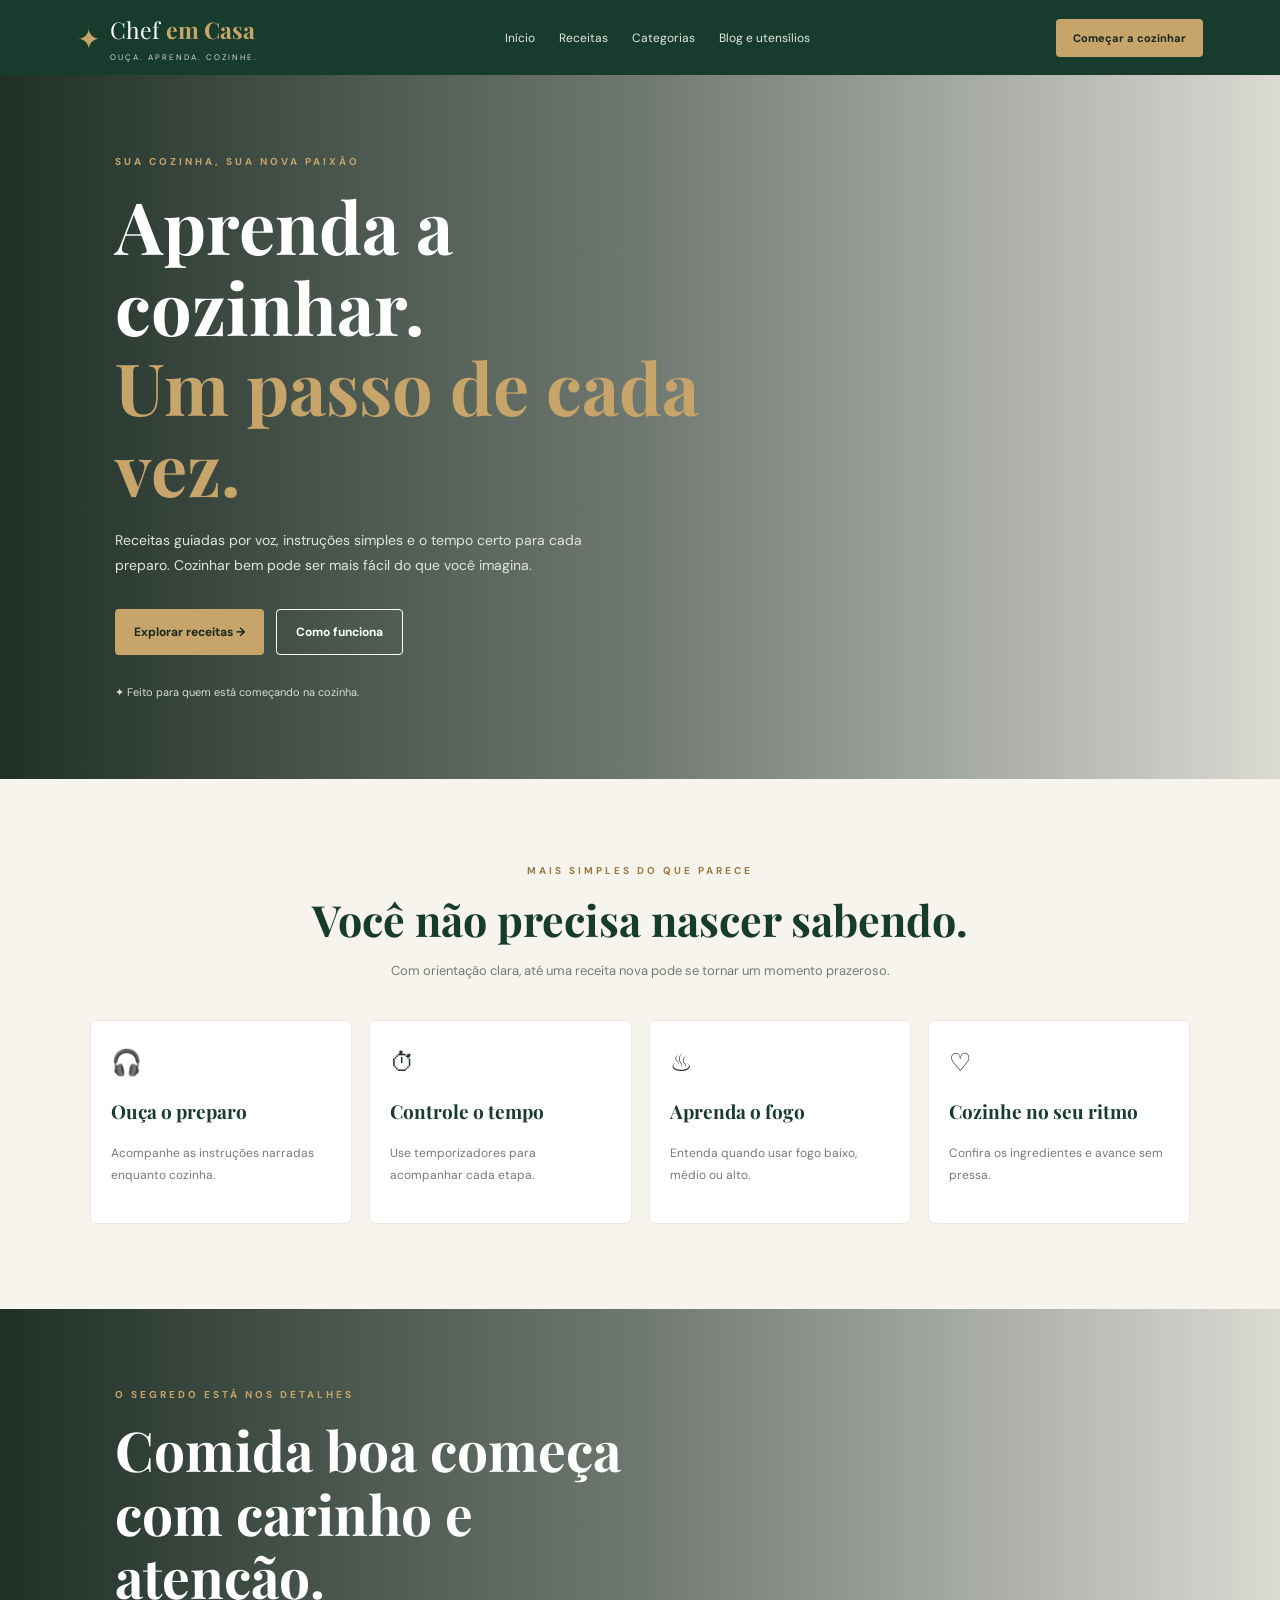
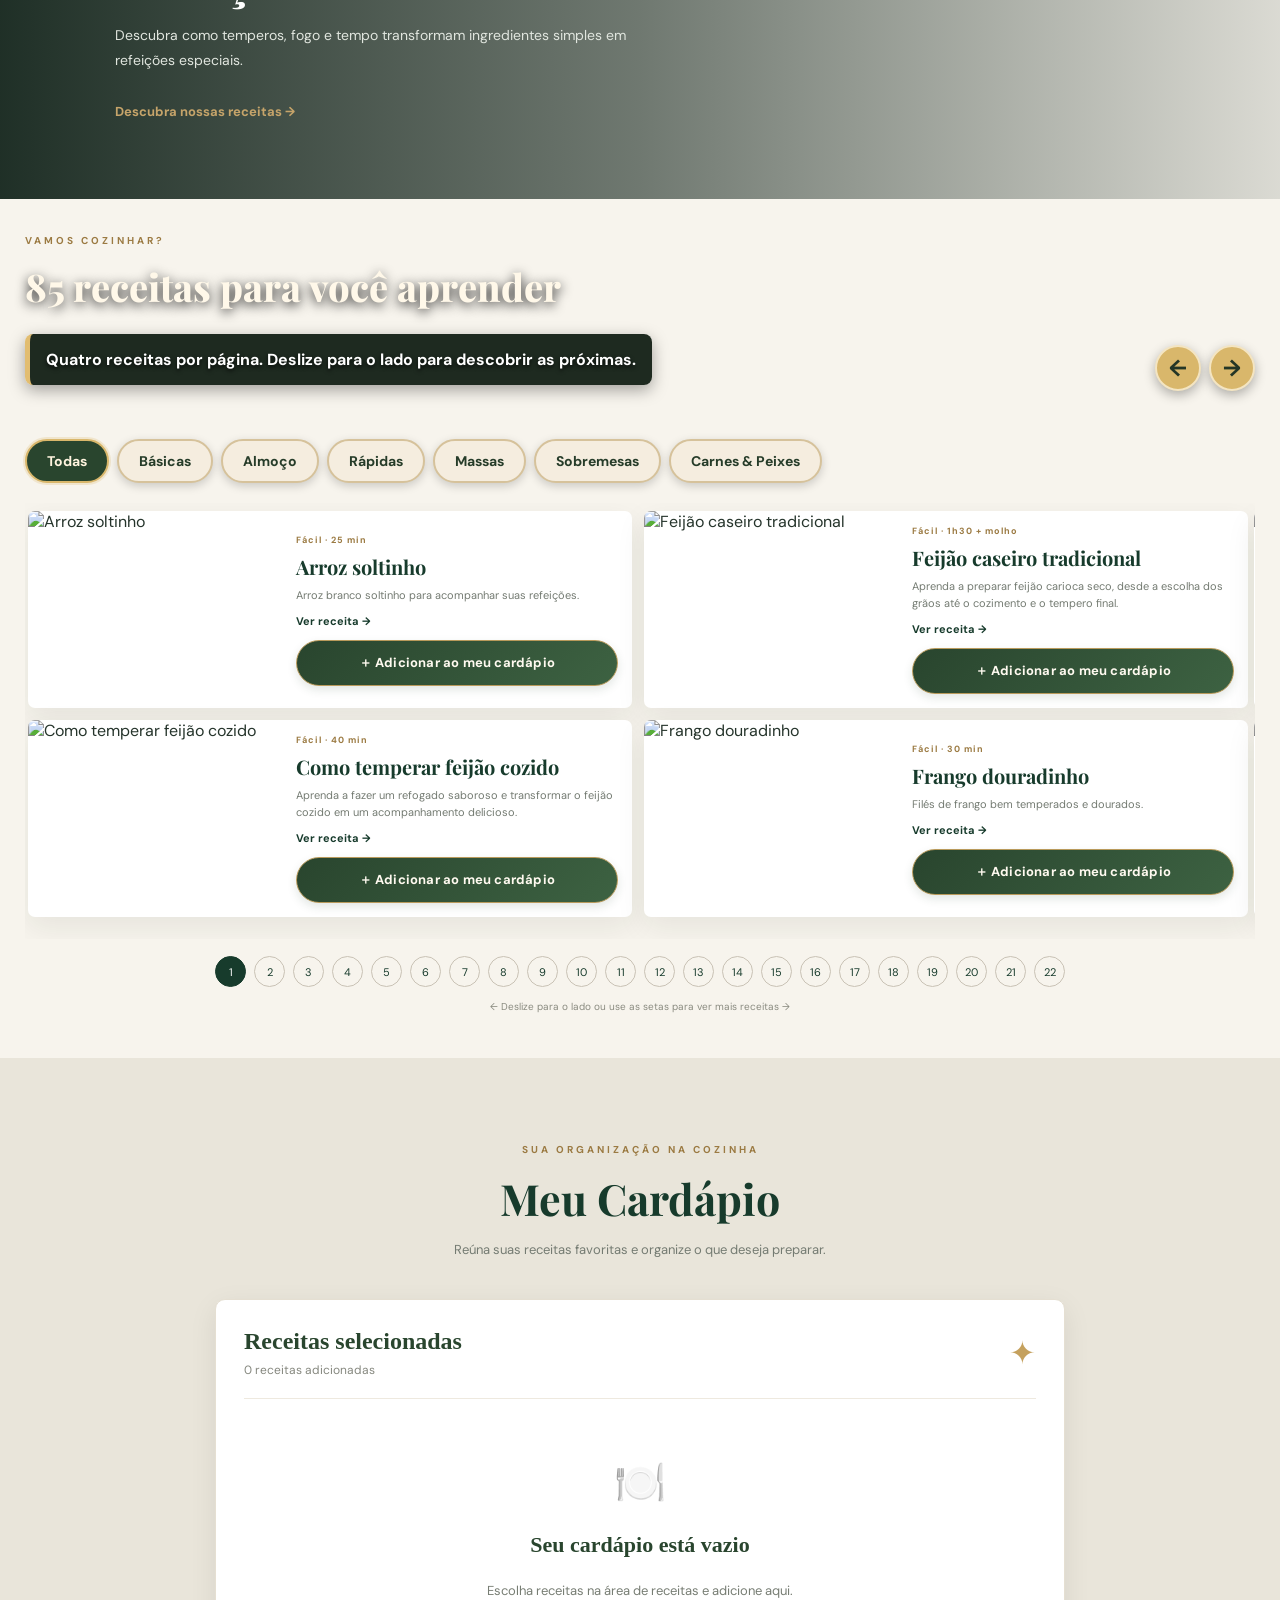
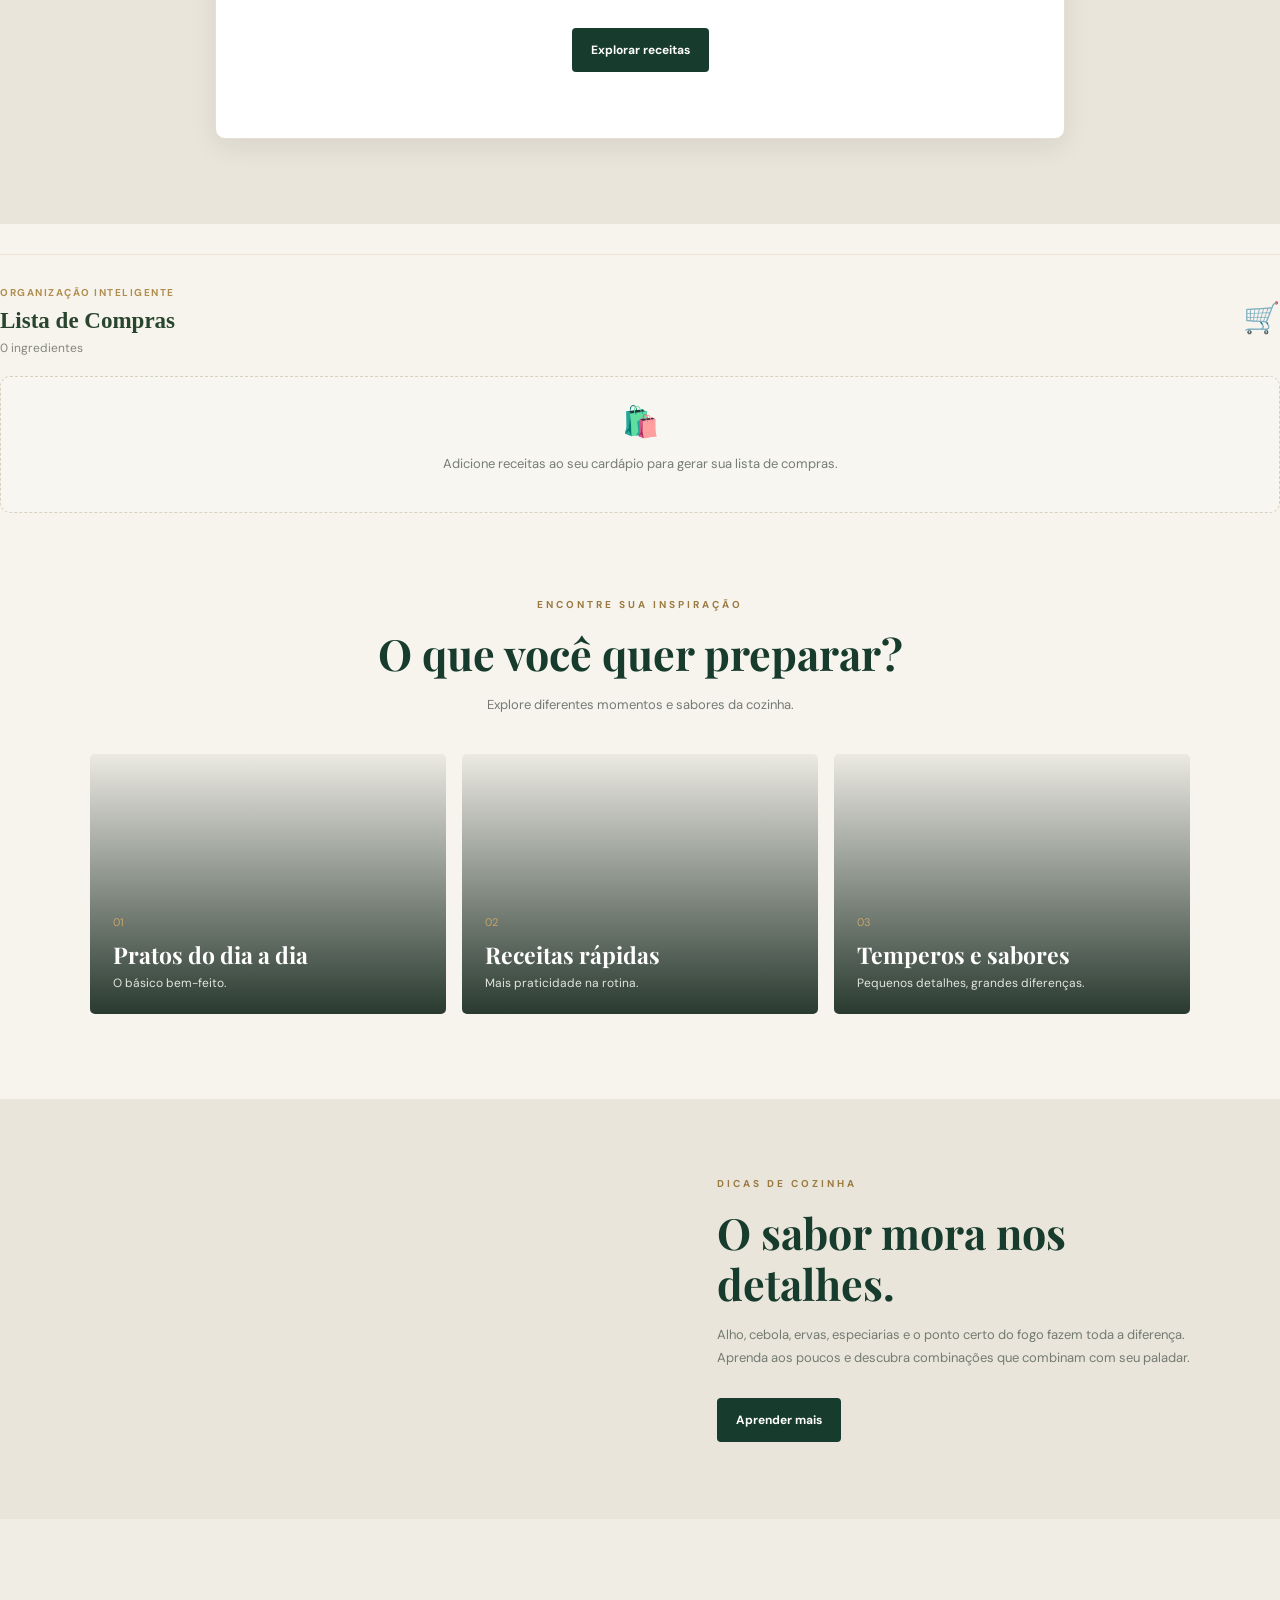
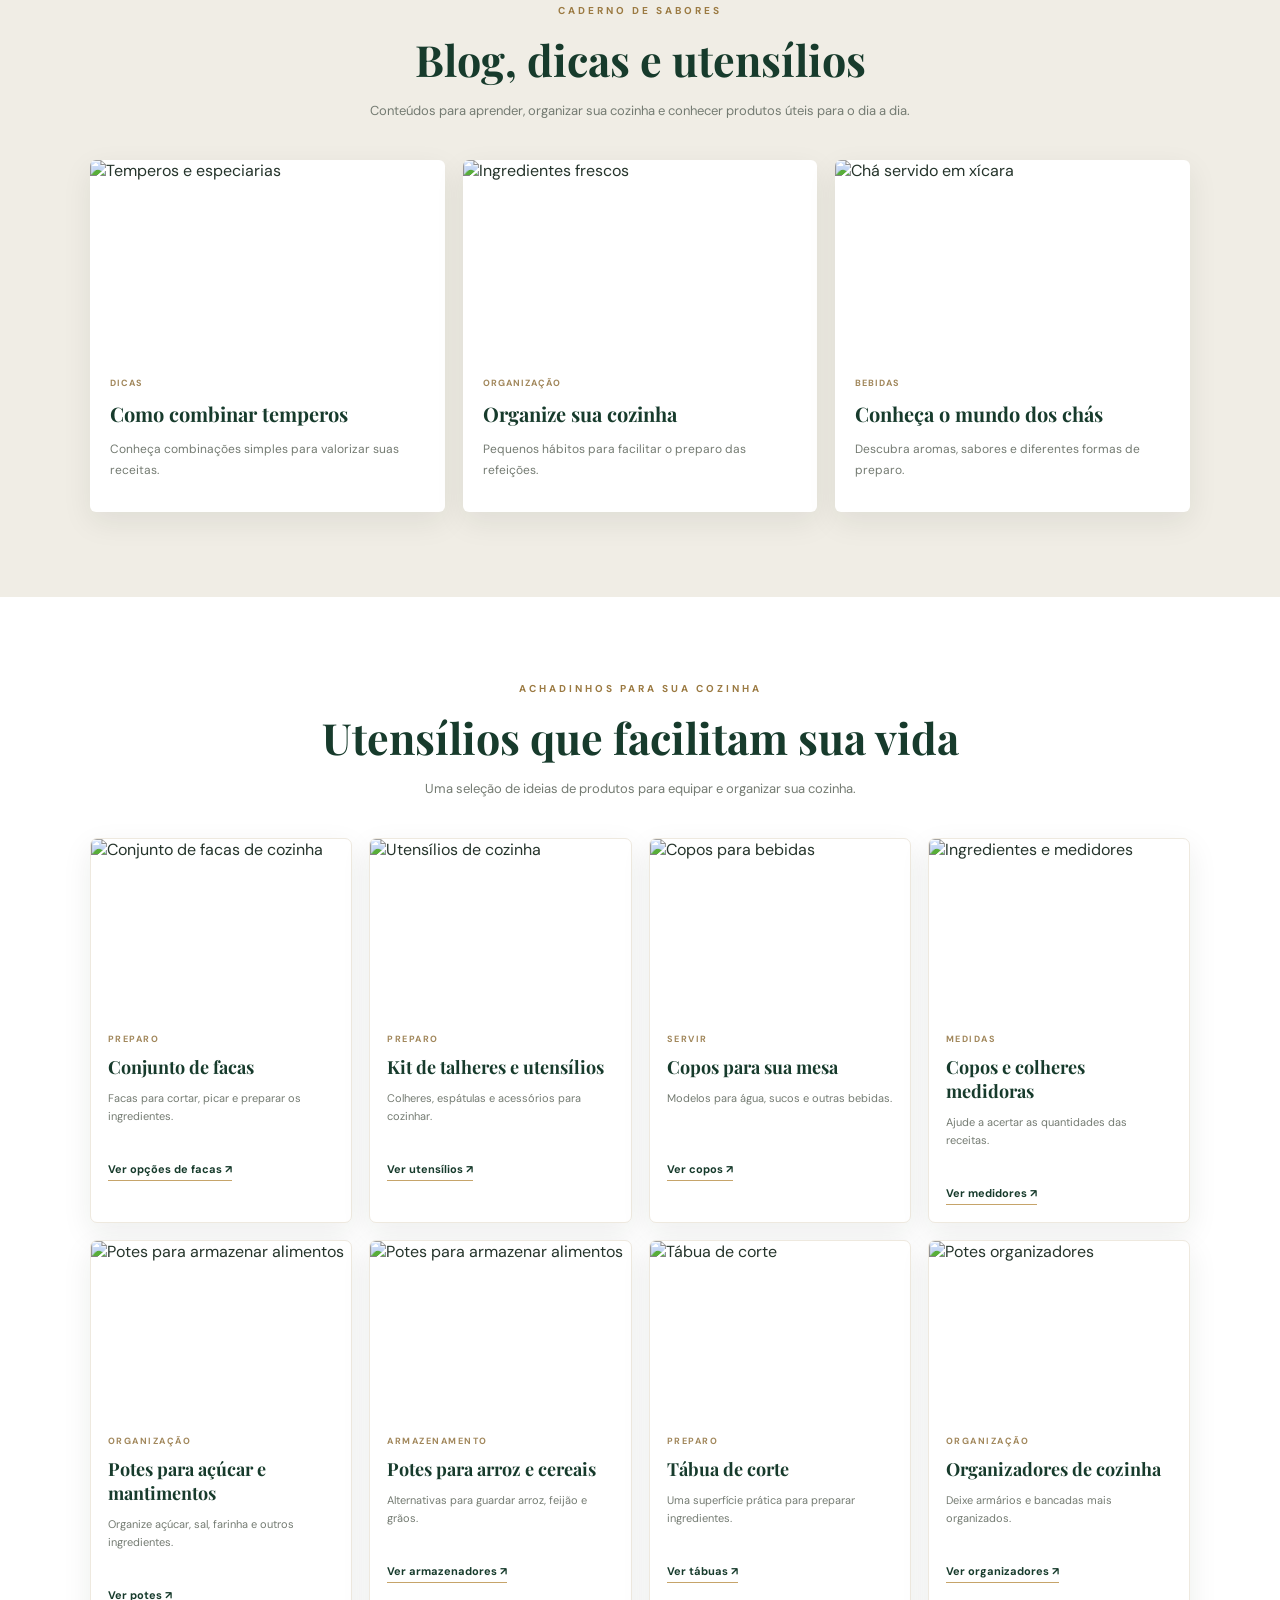
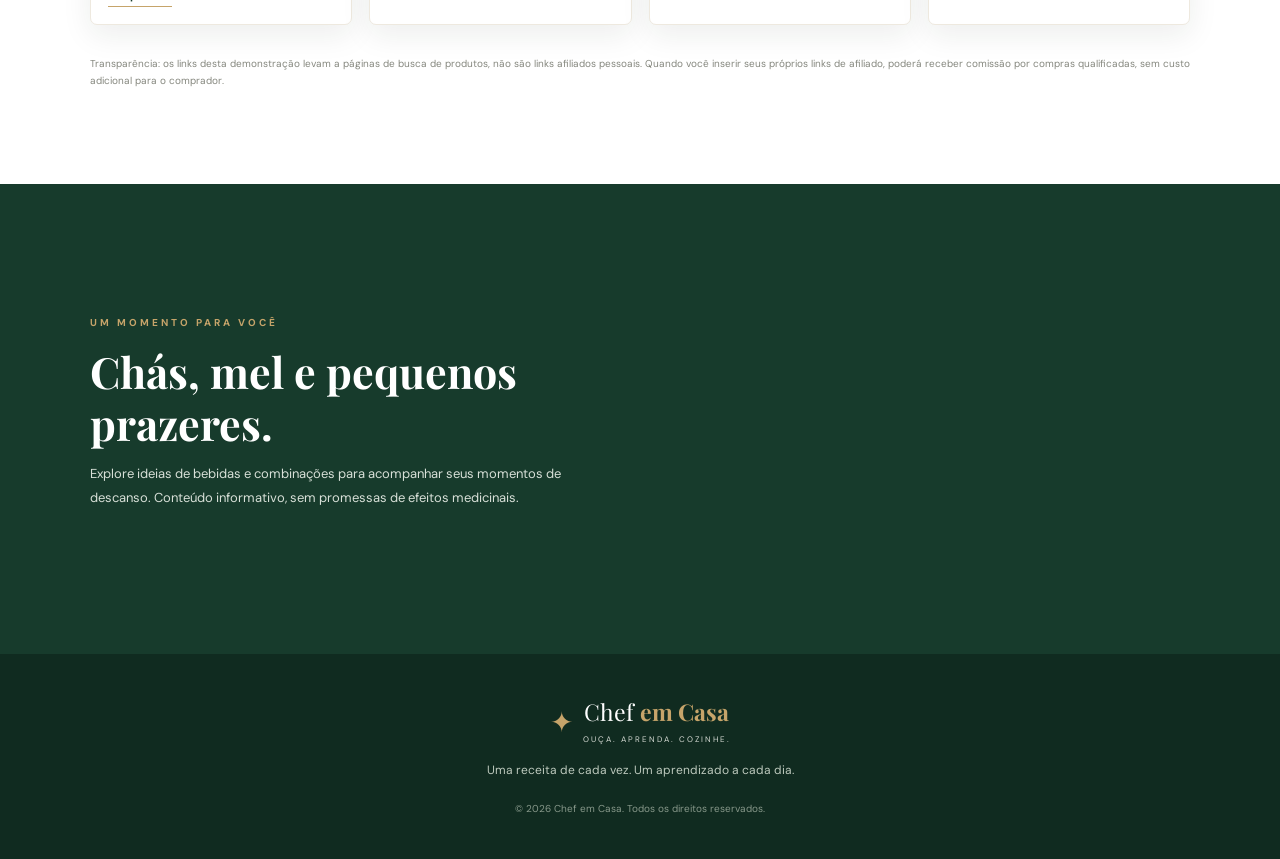
==== commit 166139ad: "update" ====
--- a/index.html
+++ b/index.html
@@ -124,6 +124,25 @@
   </div>
 </section>
 
+    <div class="shopping-list-panel">
+      <div class="shopping-list-header">
+        <div>
+          <span class="shopping-eyebrow">ORGANIZAÇÃO INTELIGENTE</span>
+          <h3>Lista de Compras</h3>
+          <p id="shoppingListCount">0 ingredientes</p>
+        </div>
+        <span class="shopping-list-icon">🛒</span>
+      </div>
+
+      <div id="shoppingList" class="shopping-list">
+        <div class="shopping-list-empty">
+          <span>🛍️</span>
+          <p>Adicione receitas ao seu cardápio para gerar sua lista de compras.</p>
+        </div>
+      </div>
+    </div>
+
+
 
   <section class="categories-section section-padding" id="categorias">
     <div class="section-heading">
--- a/style.css
+++ b/style.css
@@ -603,4 +603,355 @@
   cursor: default;
 }
 
-
+/* ==========================================
+   MEU CARDÁPIO
+========================================== */
+
+.my-menu-section {
+  background: #e9e5da;
+}
+
+.my-menu-panel {
+  max-width: 850px;
+  margin: 0 auto;
+  padding: 28px;
+  background: #fff;
+  border: 1px solid #e5dfd2;
+  border-radius: 10px;
+  box-shadow: 0 8px 28px rgba(0,0,0,.08);
+}
+
+.my-menu-header {
+  display: flex;
+  align-items: center;
+  justify-content: space-between;
+  gap: 15px;
+  padding-bottom: 20px;
+  border-bottom: 1px solid #eee9df;
+}
+
+.my-menu-header h3 {
+  margin: 0;
+  color: #29452e;
+  font: 700 24px Georgia, serif;
+}
+
+.my-menu-header p {
+  margin: 7px 0 0;
+  color: #85877e;
+  font-size: 12px;
+}
+
+.my-menu-icon {
+  color: #c5a15e;
+  font-size: 32px;
+}
+
+.my-menu-empty {
+  padding: 38px 15px;
+  text-align: center;
+}
+
+.my-menu-empty > span {
+  font-size: 42px;
+}
+
+.my-menu-empty h3 {
+  color: #29452e;
+  font: 700 22px Georgia, serif;
+}
+
+.my-menu-empty p {
+  color: #777d73;
+  font-size: 13px;
+  line-height: 1.7;
+}
+
+.my-menu-empty .button {
+  display: inline-block;
+  margin-top: 12px;
+  text-decoration: none;
+}
+
+.my-menu-list {
+  display: grid;
+  gap: 12px;
+  margin-top: 18px;
+}
+
+.my-menu-item {
+  display: flex;
+  align-items: center;
+  justify-content: space-between;
+  gap: 15px;
+  padding: 16px;
+  background: #f7f6f1;
+  border: 1px solid #eee9df;
+  border-radius: 6px;
+}
+
+.my-menu-item-info h4 {
+  margin: 0;
+  color: #29452e;
+  font-size: 15px;
+}
+
+.my-menu-item-info p {
+  margin: 6px 0 0;
+  color: #85877e;
+  font-size: 11px;
+}
+
+.my-menu-remove {
+  flex-shrink: 0;
+  padding: 9px 13px;
+  background: #fff;
+  color: #934d3e;
+  border: 1px solid #d9b6ac;
+  border-radius: 5px;
+  font-size: 11px;
+  font-weight: 700;
+  cursor: pointer;
+}
+
+.my-menu-remove:hover {
+  background: #934d3e;
+  color: white;
+}
+
+@media (max-width: 600px) {
+  .my-menu-panel {
+    padding: 18px 13px;
+  }
+
+  .my-menu-header h3 {
+    font-size: 20px;
+  }
+
+  .my-menu-item {
+    padding: 12px 9px;
+  }
+
+  .my-menu-item-info h4 {
+    font-size: 13px;
+  }
+
+  .my-menu-remove {
+    padding: 8px 9px;
+    font-size: 10px;
+  }
+}
+
+/* ==========================================
+   REFINAMENTO DOS BOTÕES - MEU CARDÁPIO
+========================================== */
+
+.menu-add-button {
+  display: block;
+  width: 100%;
+  margin-top: 12px;
+  padding: 13px 15px;
+  border: 1px solid #b99a5b;
+  border-radius: 30px;
+  background: linear-gradient(135deg, #29452e, #3d6242);
+  color: #fffaf0;
+  font-size: 13px;
+  font-weight: 700;
+  letter-spacing: 0.2px;
+  cursor: pointer;
+  box-shadow: 0 4px 10px rgba(41, 69, 46, 0.13);
+  transition: all 0.25s ease;
+}
+
+.menu-add-button:hover {
+  background: #d9b76b;
+  color: #203321;
+  border-color: #d9b76b;
+  transform: translateY(-2px);
+  box-shadow: 0 6px 14px rgba(41, 69, 46, 0.16);
+}
+
+.menu-add-button:active {
+  transform: scale(0.98);
+}
+
+.menu-add-button.added {
+  background: #eaf1e7;
+  color: #34583a;
+  border: 1px solid #b7cbb1;
+  box-shadow: none;
+  cursor: default;
+}
+
+/* BOTÃO REMOVER */
+
+.my-menu-remove {
+  flex-shrink: 0;
+  padding: 10px 17px;
+  border: 1px solid #e4c5bb;
+  border-radius: 25px;
+  background: #fff5f1;
+  color: #985b4d;
+  font-size: 12px;
+  font-weight: 700;
+  cursor: pointer;
+  transition: all 0.25s ease;
+}
+
+.my-menu-remove:hover {
+  background: #985b4d;
+  border-color: #985b4d;
+  color: #ffffff;
+  transform: translateY(-1px);
+}
+
+.my-menu-remove:active {
+  transform: scale(0.96);
+}
+
+.menu-add-button:focus-visible,
+.my-menu-remove:focus-visible {
+  outline: 3px solid #d9b76b;
+  outline-offset: 3px;
+}
+
+/* AJUSTES PARA CELULAR */
+
+@media (max-width: 600px) {
+  .menu-add-button {
+    padding: 12px 10px;
+    font-size: 12px;
+  }
+
+  .my-menu-remove {
+    padding: 9px 13px;
+    font-size: 11px;
+  }
+}
+
+/* ==========================================
+   LISTA DE COMPRAS INTELIGENTE
+========================================== */
+
+.shopping-list-panel {
+  margin-top: 30px;
+  padding-top: 25px;
+  border-top: 1px solid #e9e2d5;
+}
+
+.shopping-list-header {
+  display: flex;
+  align-items: center;
+  justify-content: space-between;
+  gap: 15px;
+  margin-bottom: 20px;
+}
+
+.shopping-eyebrow {
+  color: #b18e4f;
+  font-size: 10px;
+  font-weight: 700;
+  letter-spacing: 1.5px;
+}
+
+.shopping-list-header h3 {
+  margin: 7px 0 0;
+  color: #29452e;
+  font: 700 23px Georgia, serif;
+}
+
+.shopping-list-header p {
+  margin: 6px 0 0;
+  color: #85877e;
+  font-size: 12px;
+}
+
+.shopping-list-icon {
+  font-size: 30px;
+}
+
+.shopping-list {
+  display: grid;
+  gap: 10px;
+}
+
+.shopping-list-empty {
+  padding: 25px 15px;
+  text-align: center;
+  background: #f7f6f1;
+  border: 1px dashed #d9d0bf;
+  border-radius: 10px;
+}
+
+.shopping-list-empty span {
+  font-size: 30px;
+}
+
+.shopping-list-empty p {
+  color: #777d73;
+  font-size: 13px;
+  line-height: 1.6;
+}
+
+.shopping-item {
+  display: flex;
+  align-items: center;
+  gap: 12px;
+  padding: 13px 15px;
+  background: #f8f7f3;
+  border: 1px solid #eee9df;
+  border-radius: 9px;
+  cursor: pointer;
+  transition: background 0.2s ease;
+}
+
+.shopping-item input {
+  width: 19px;
+  height: 19px;
+  accent-color: #34583a;
+  flex-shrink: 0;
+}
+
+.shopping-item-info {
+  display: grid;
+  gap: 4px;
+  min-width: 0;
+}
+
+.shopping-item-info strong {
+  color: #29452e;
+  font-size: 13px;
+}
+
+.shopping-item-info small {
+  color: #85877e;
+  font-size: 11px;
+  line-height: 1.5;
+}
+
+.shopping-item.purchased {
+  background: #edf3e9;
+  opacity: 0.7;
+}
+
+.shopping-item.purchased strong {
+  text-decoration: line-through;
+  color: #788675;
+}
+
+@media (max-width: 600px) {
+  .shopping-list-panel {
+    margin-top: 24px;
+  }
+
+  .shopping-list-header h3 {
+    font-size: 20px;
+  }
+
+  .shopping-item {
+    padding: 12px 10px;
+  }
+}
+
+
+
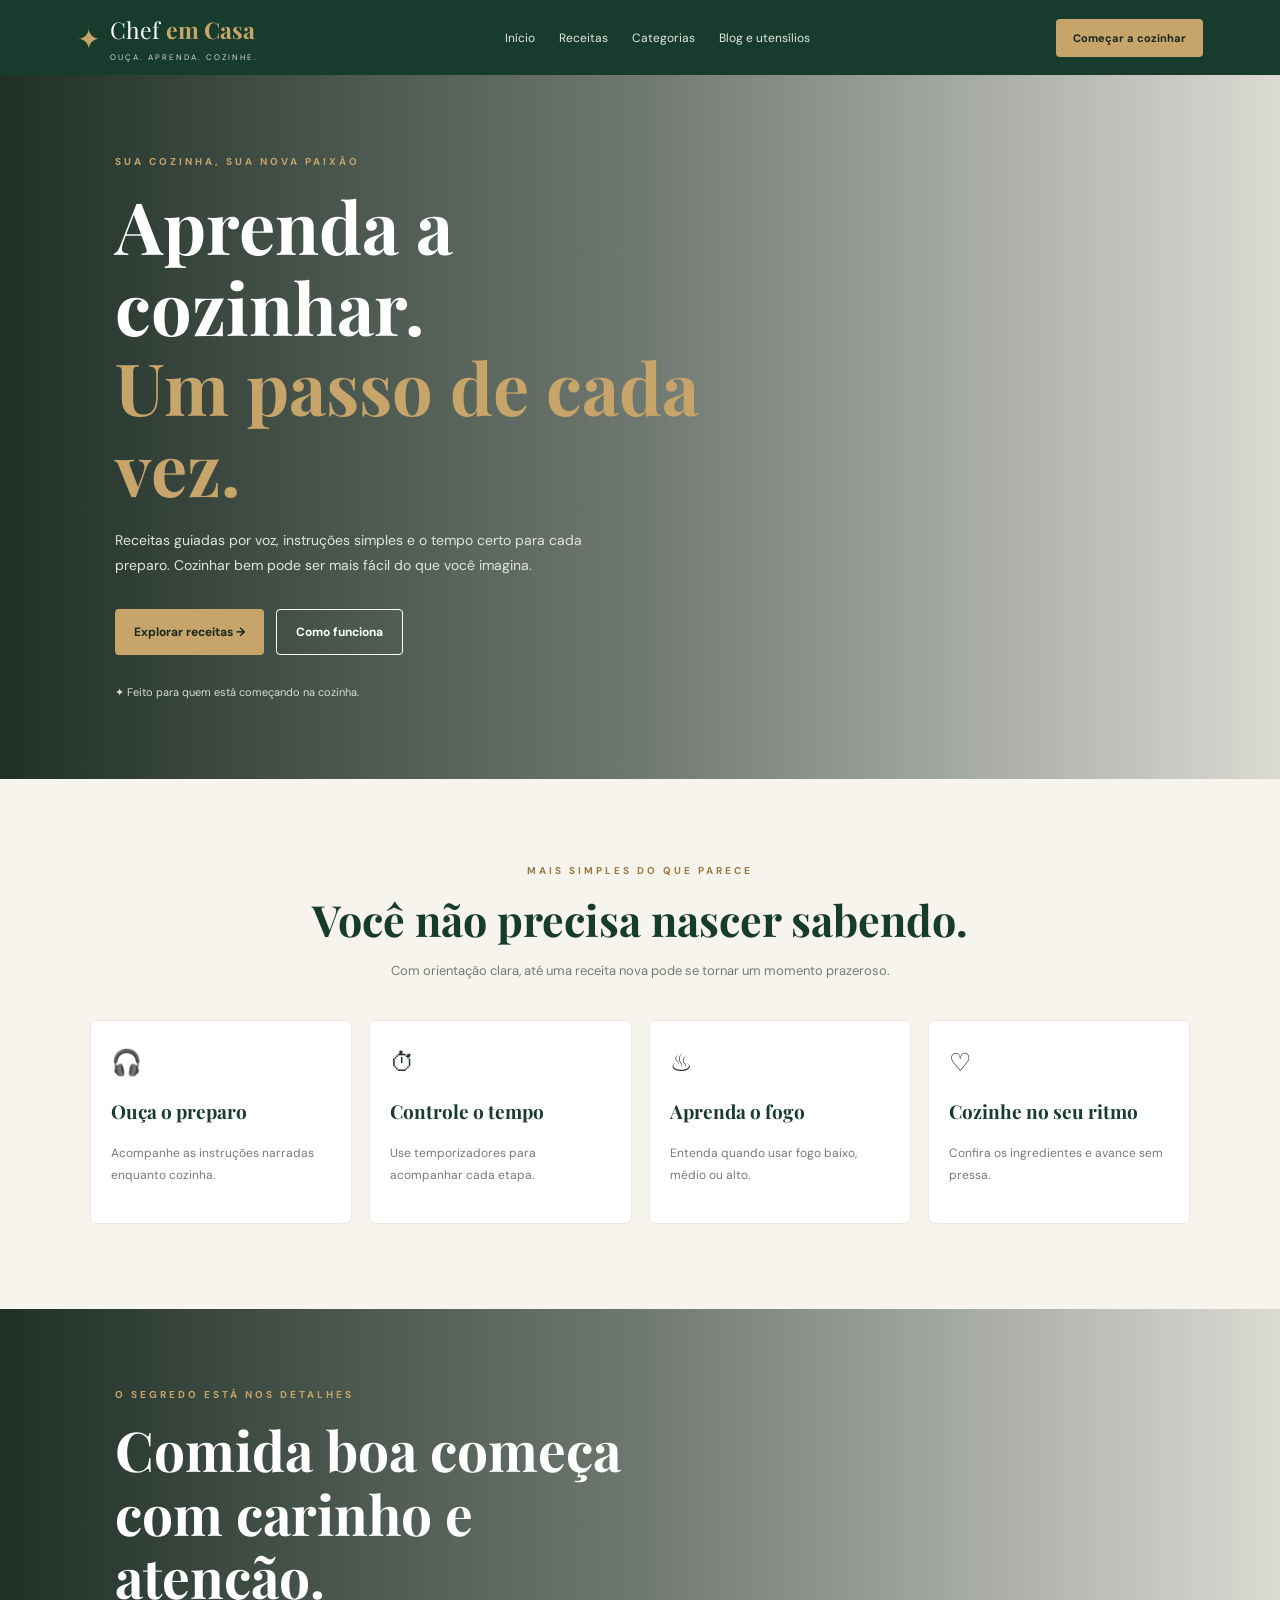
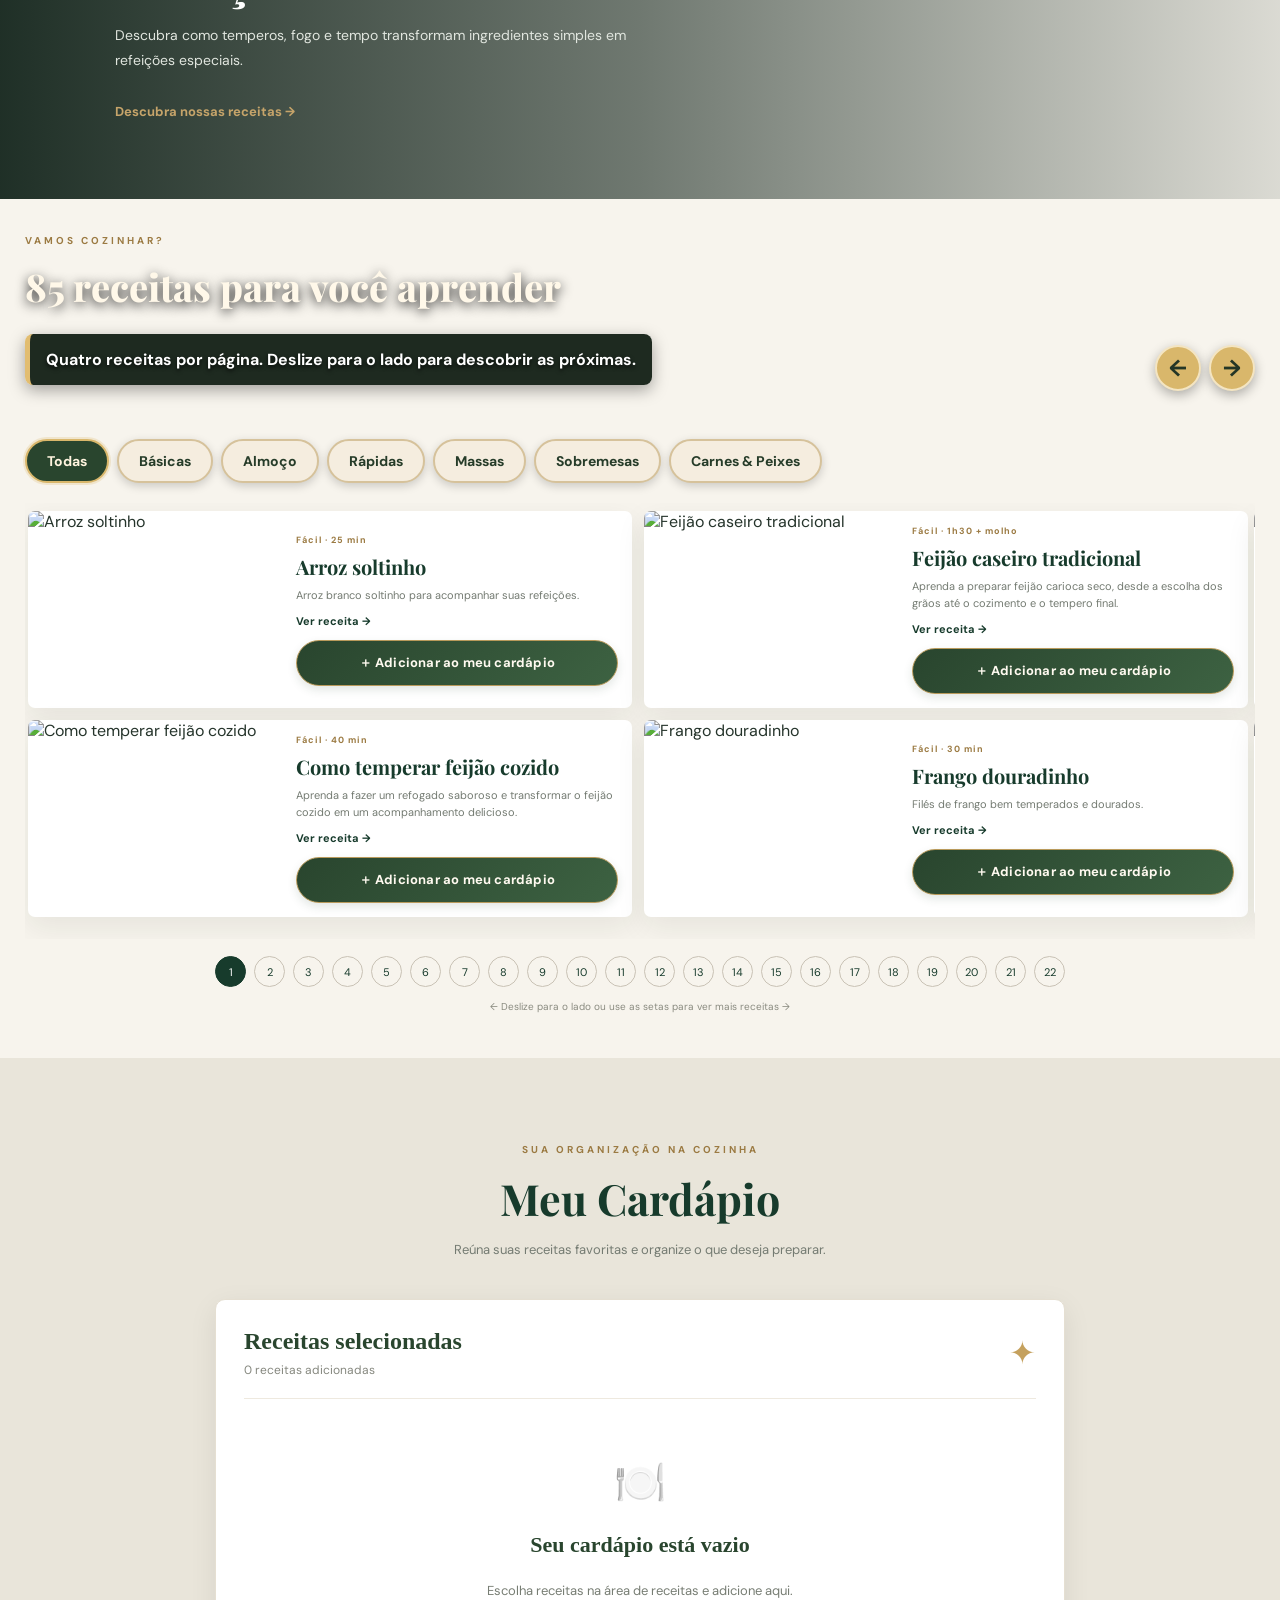
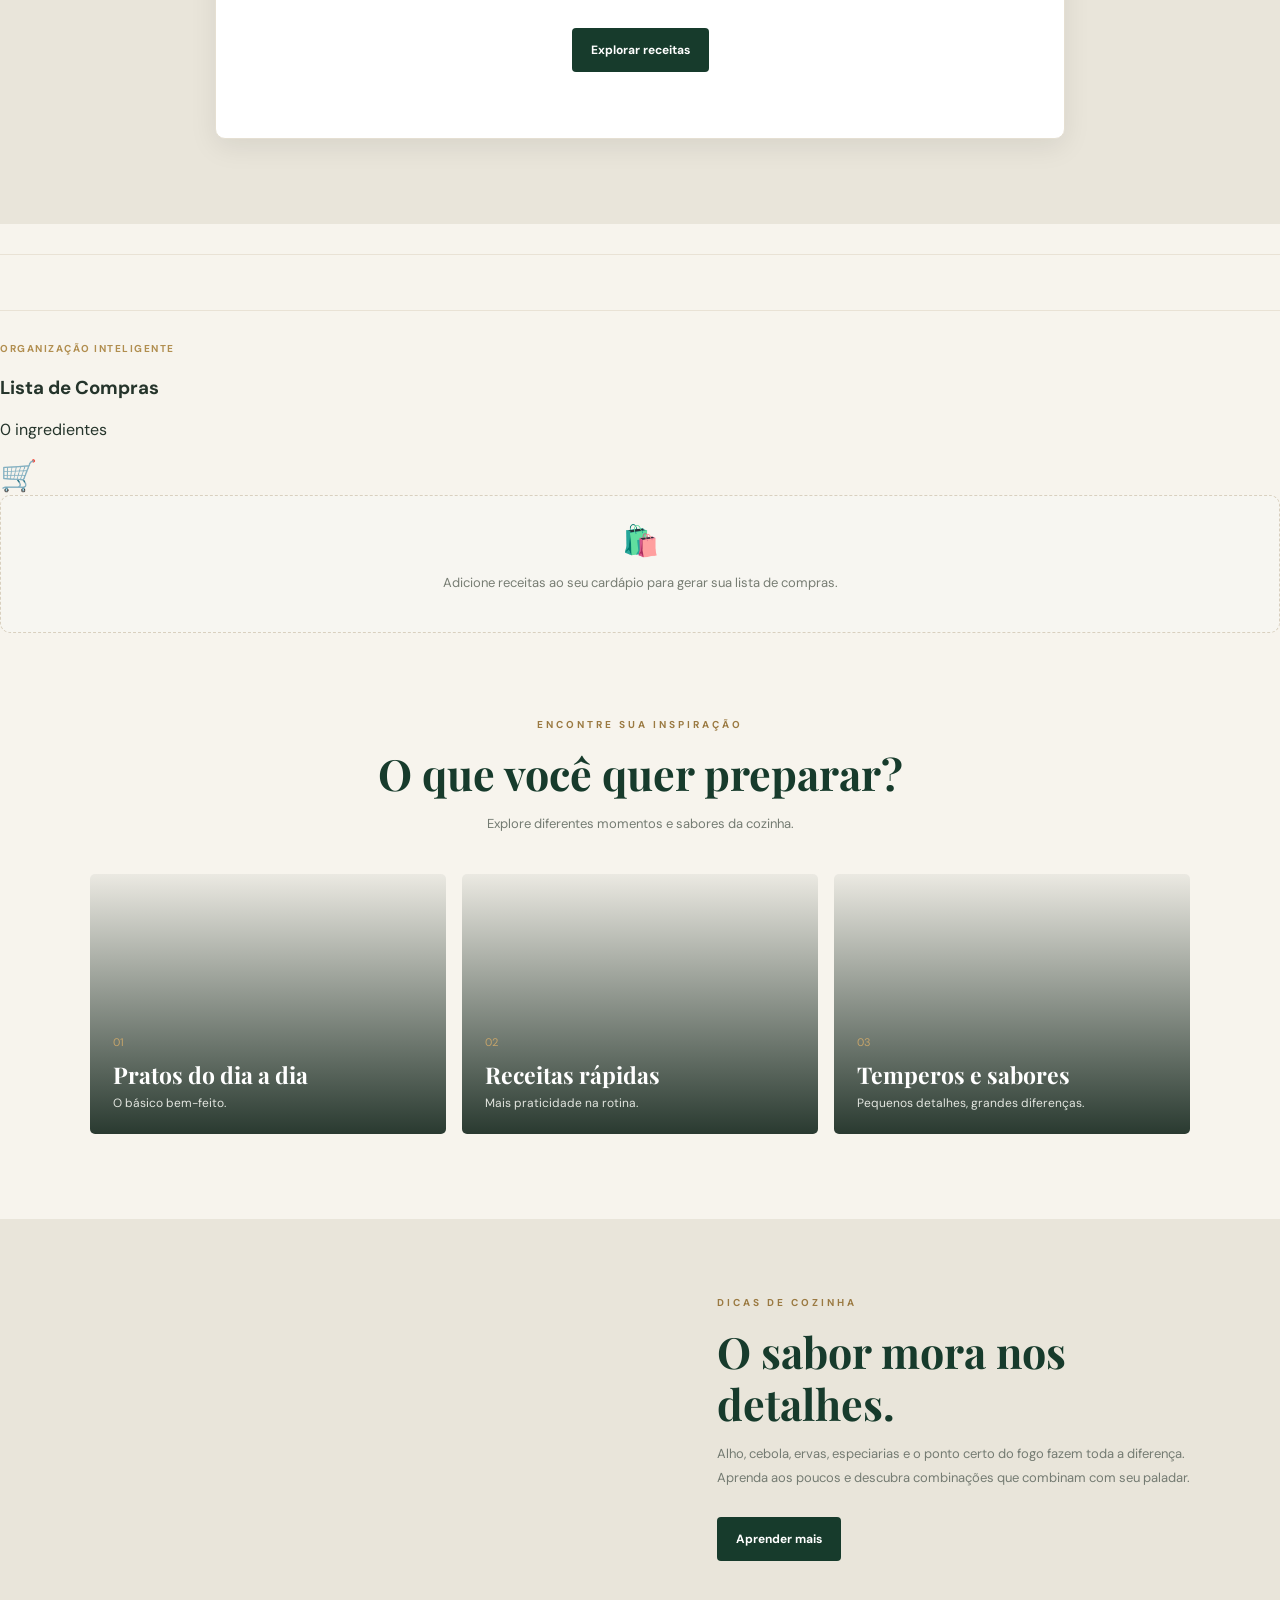
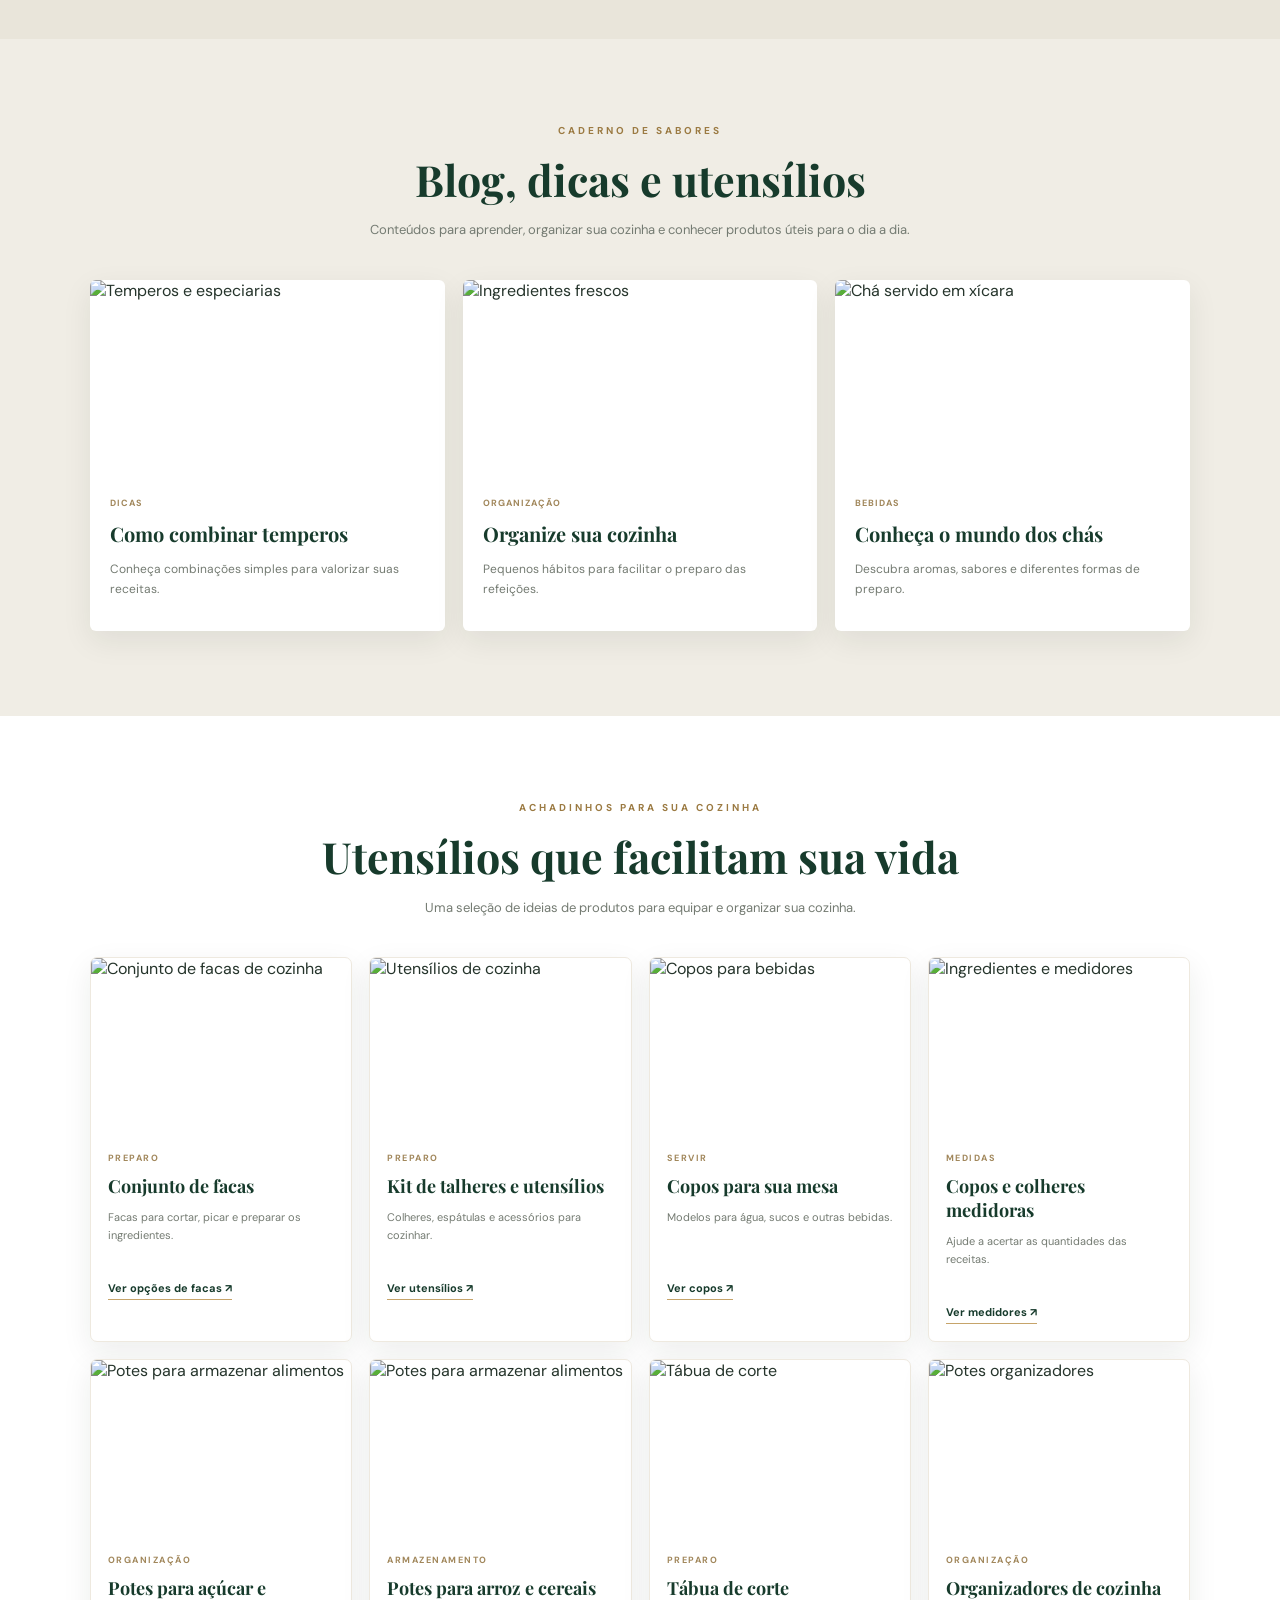
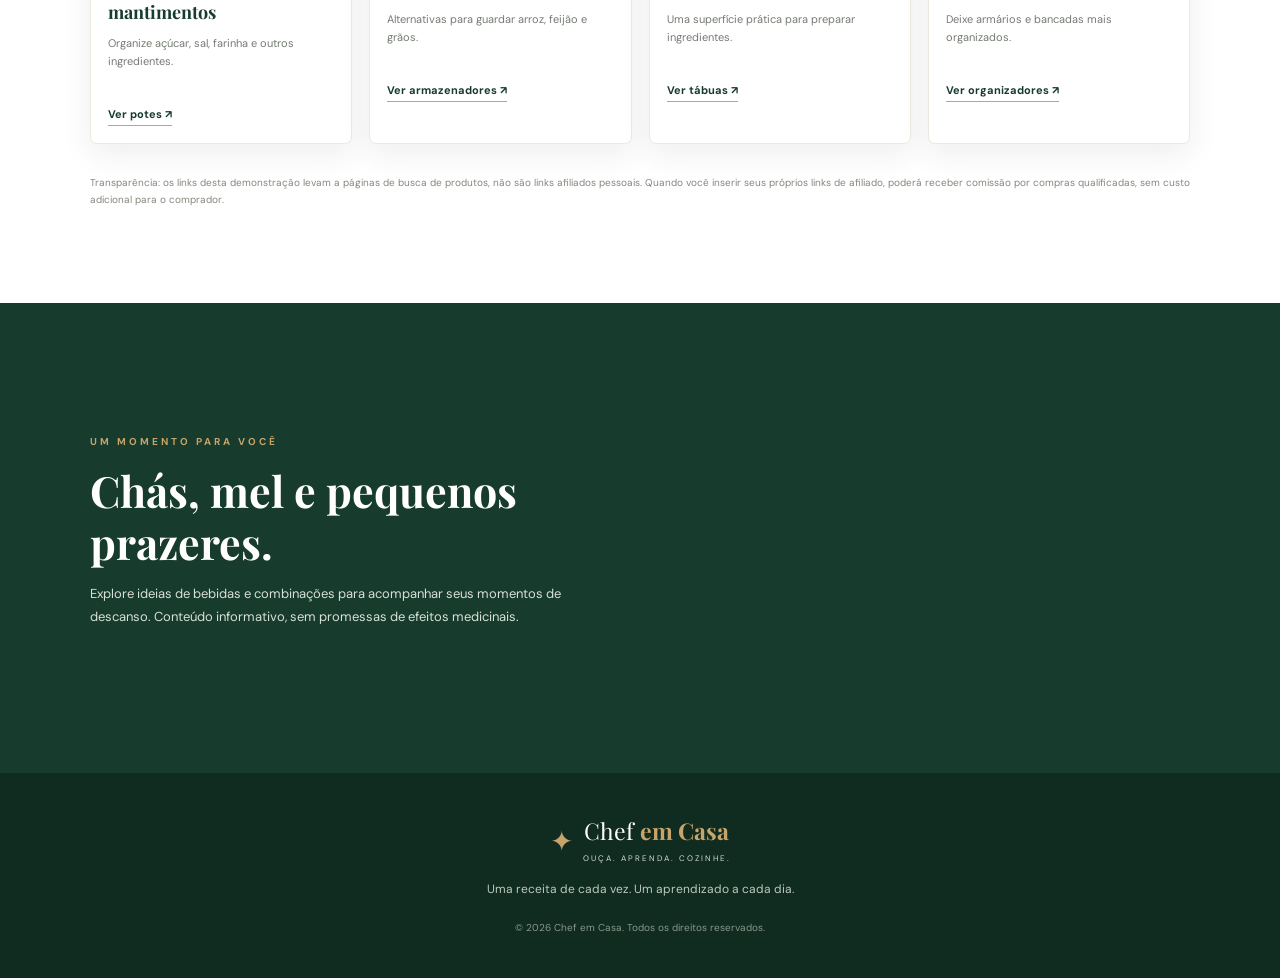
==== commit 099eaafc: "update index.html" ====
--- a/index.html
+++ b/index.html
@@ -125,7 +125,14 @@
 </section>
 
     <div class="shopping-list-panel">
-      <div class="shopping-list-header">
+         </div> <!-- fecha myMenuList -->
+    
+    <div class="shopping-list-panel">
+      <!-- conteúdo da lista de compras -->
+    </div>
+    
+    </div> <!-- fecha my-menu-panel -->
+    </section>
         <div>
           <span class="shopping-eyebrow">ORGANIZAÇÃO INTELIGENTE</span>
           <h3>Lista de Compras</h3>
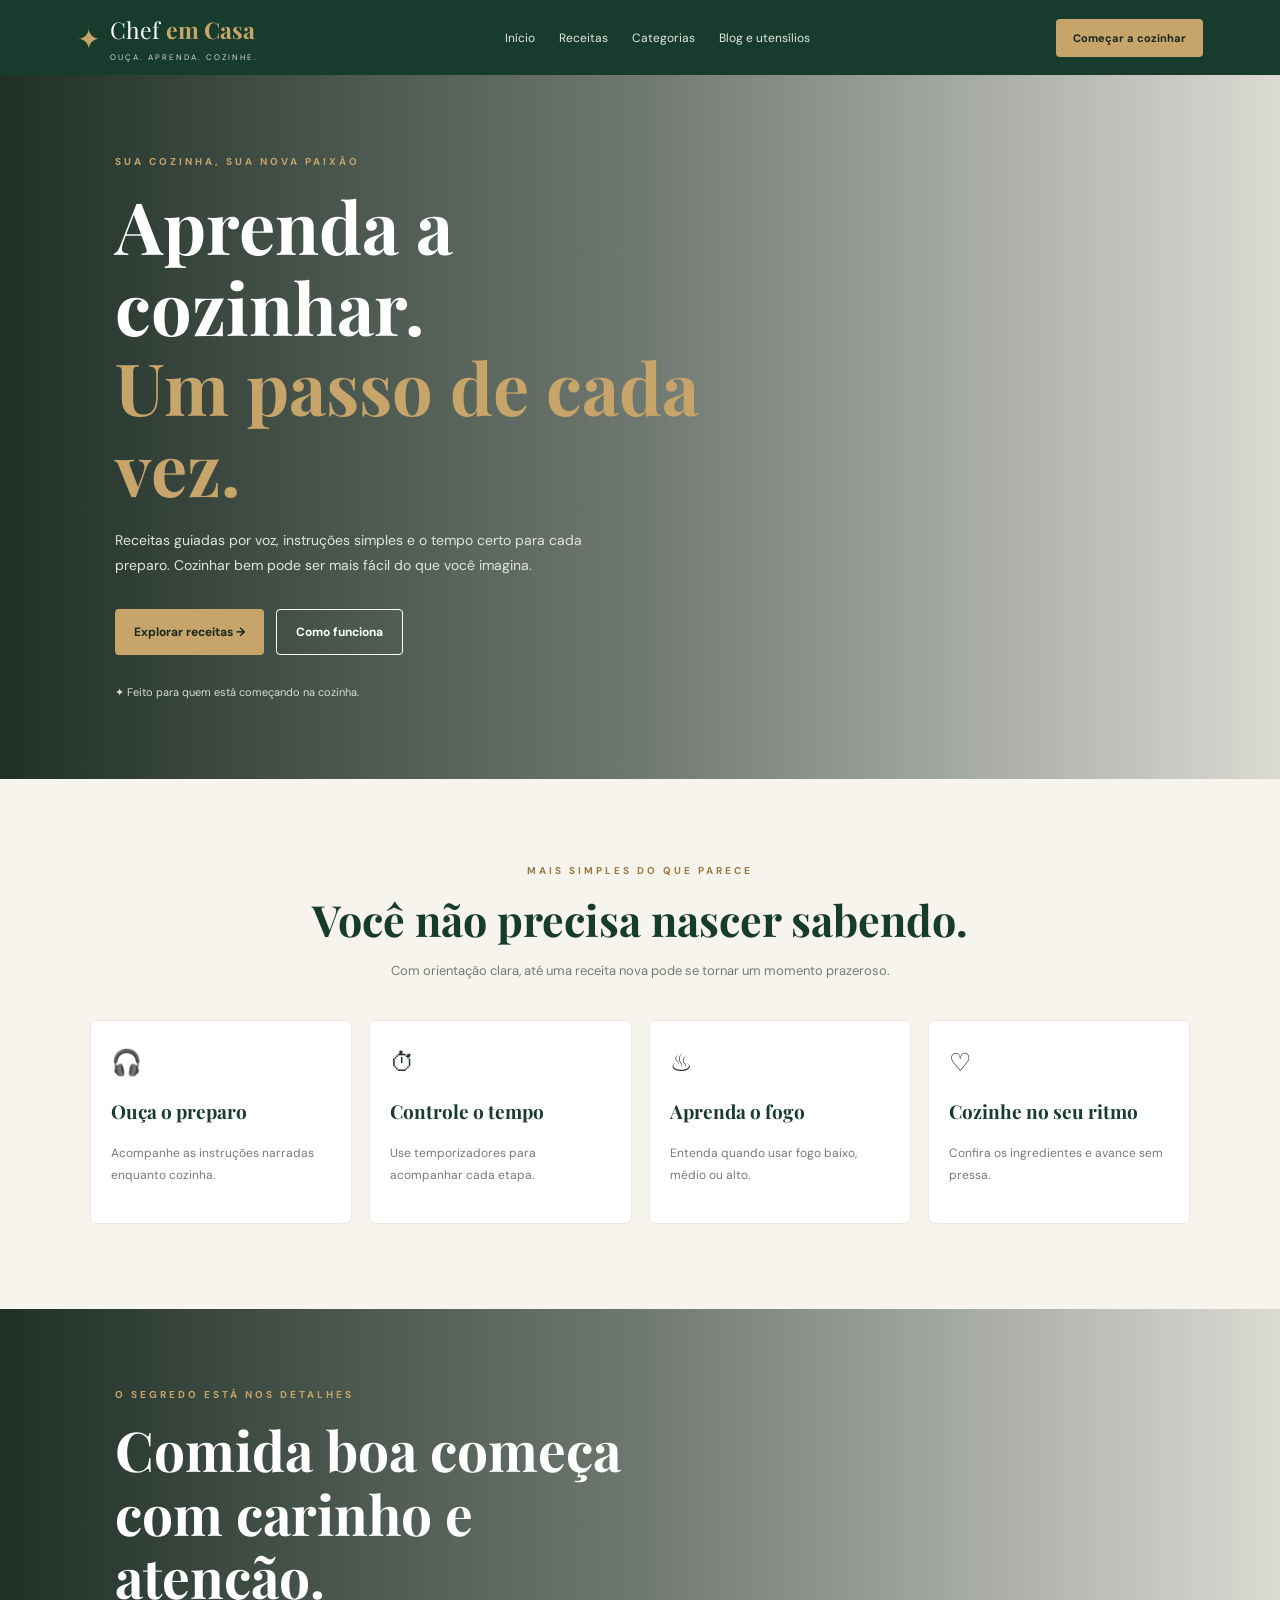
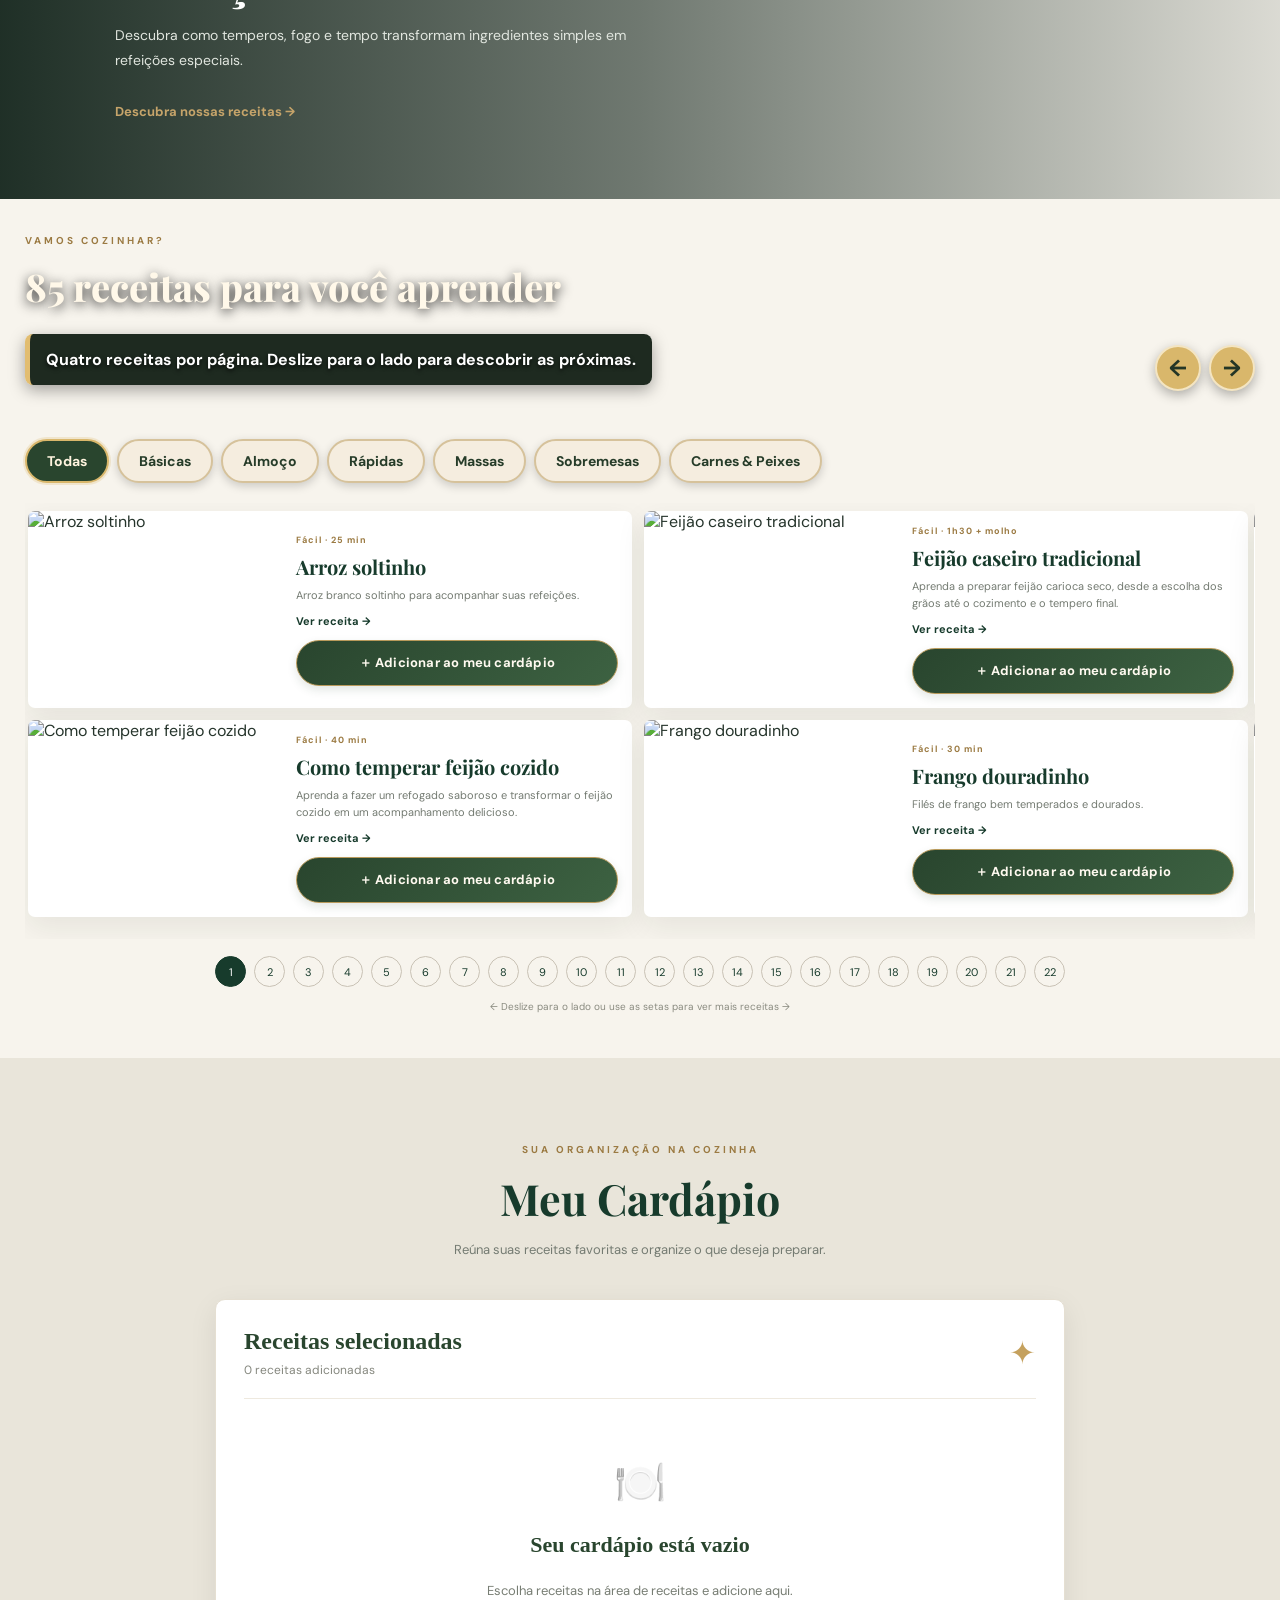
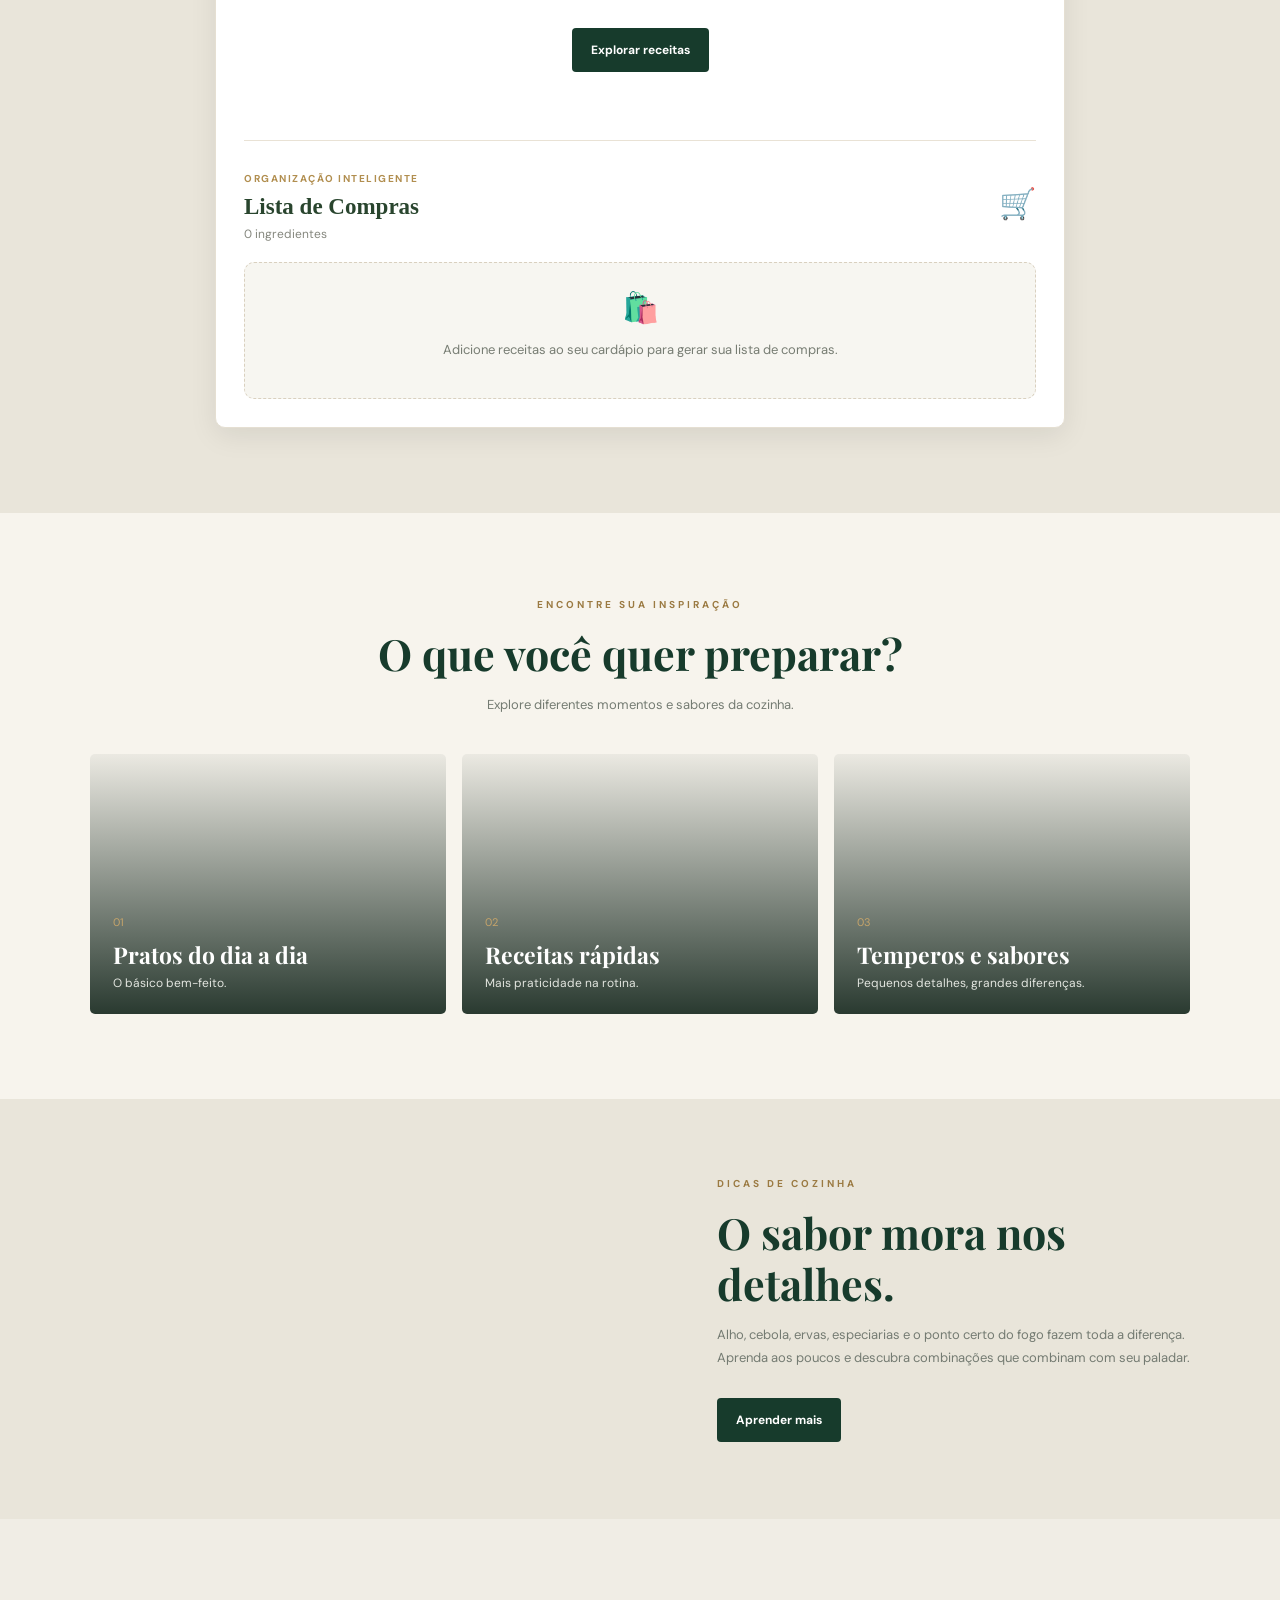
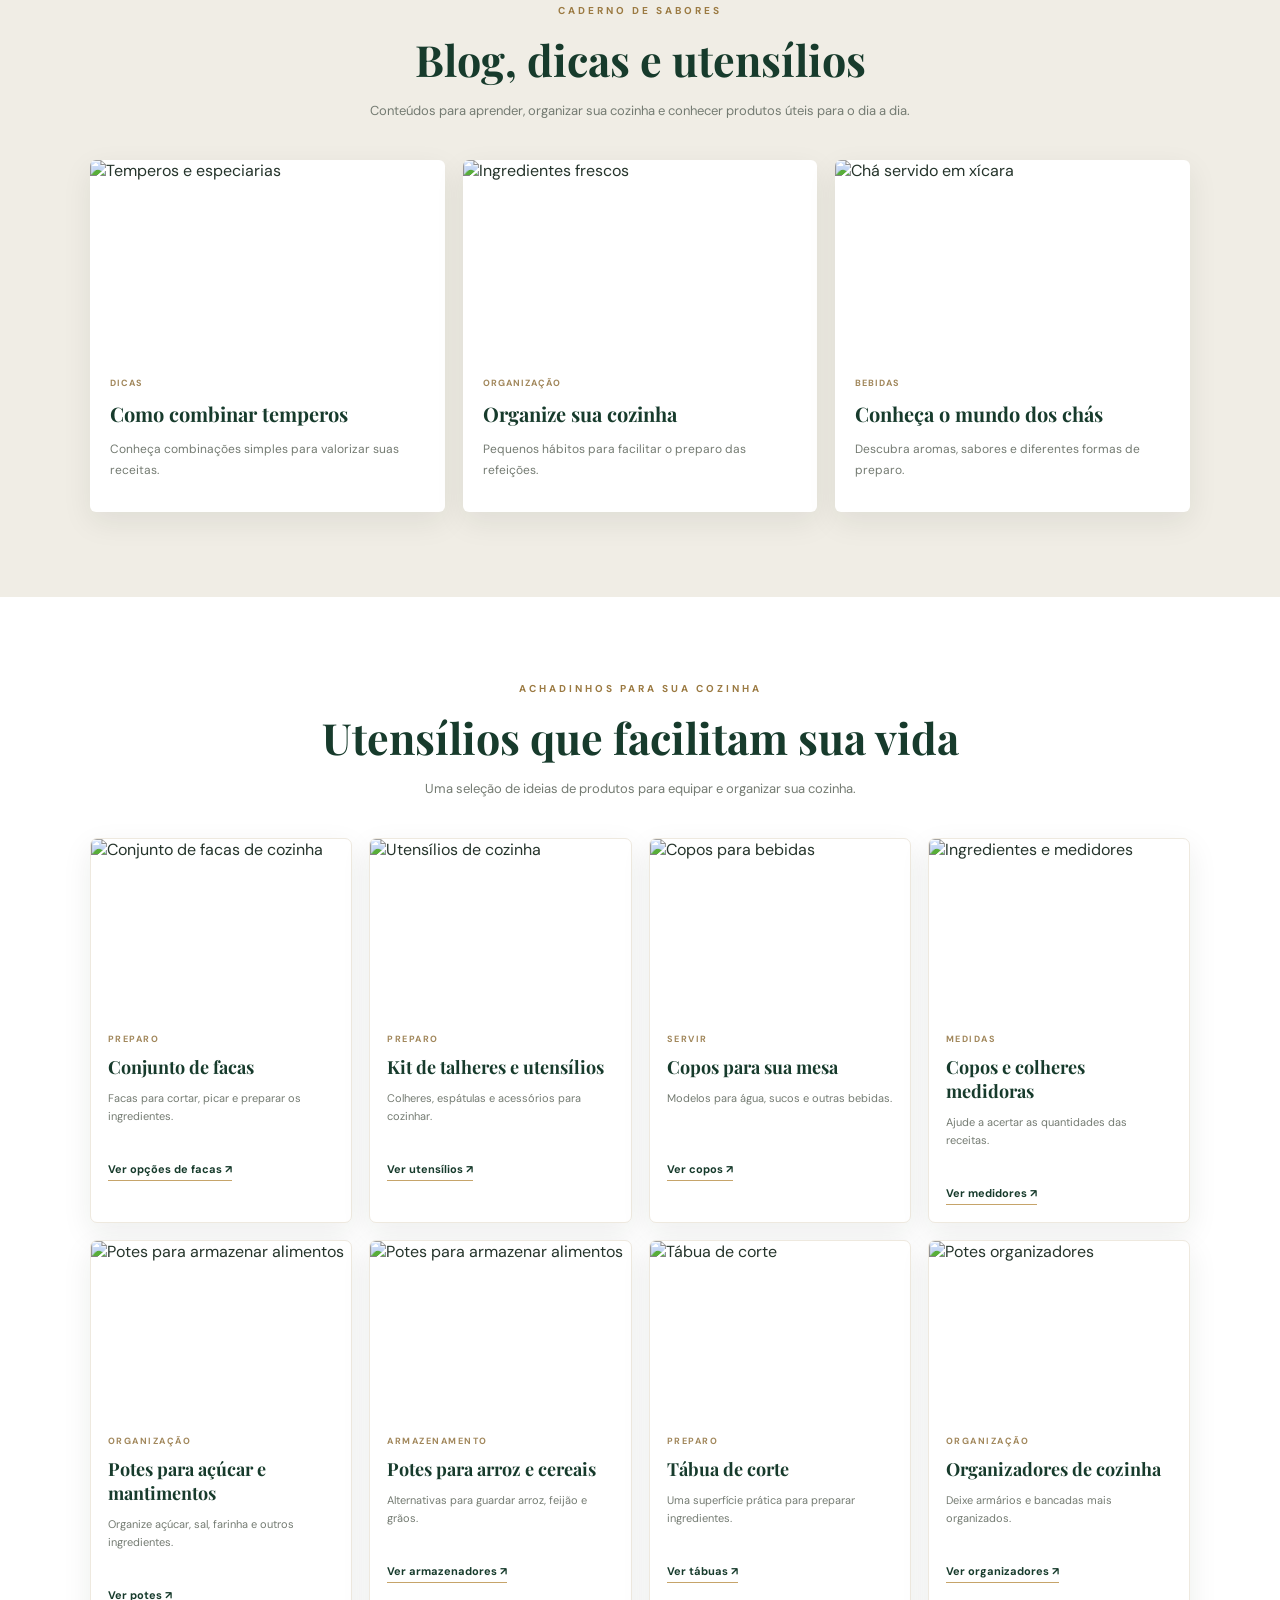
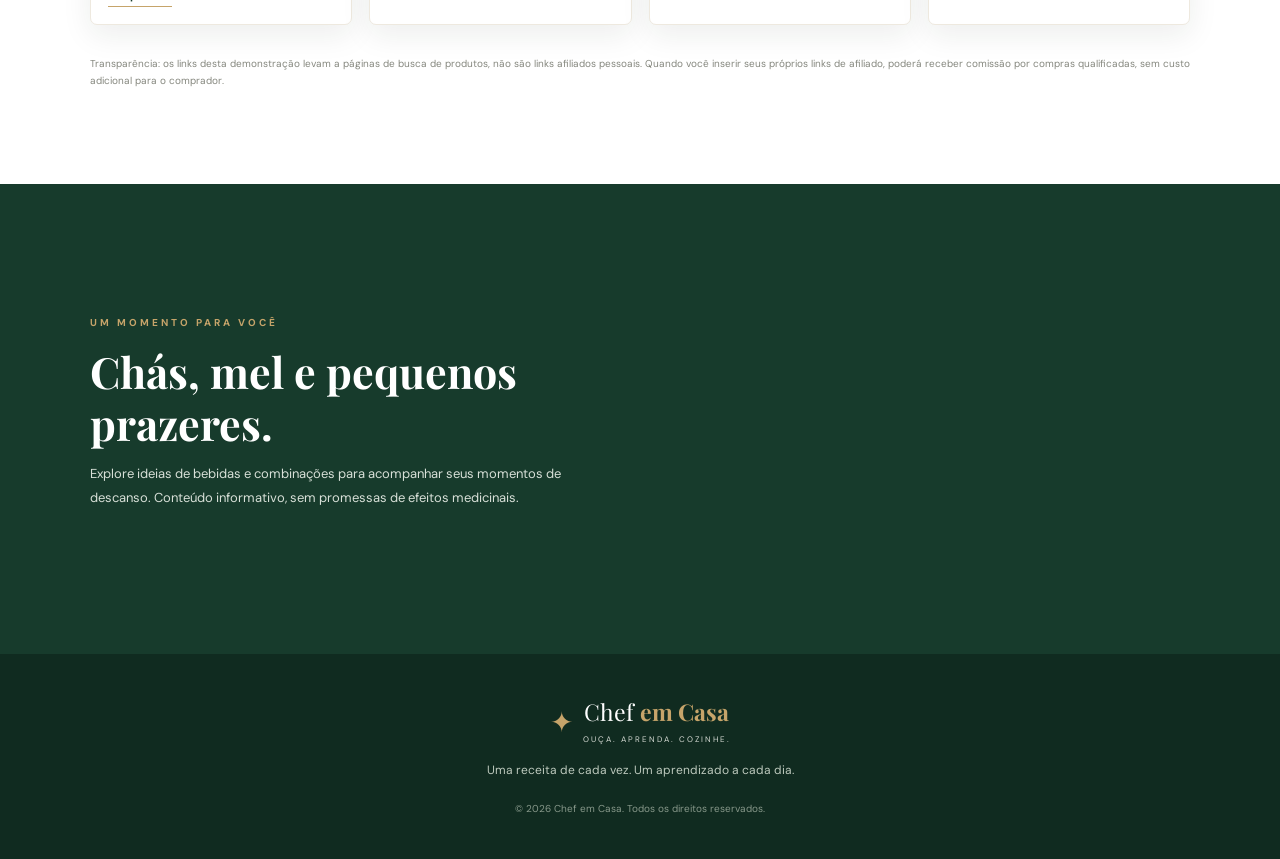
==== commit 4e52e583: "update index.html" ====
--- a/index.html
+++ b/index.html
@@ -97,6 +97,7 @@
     <p class="carousel-hint">← Deslize para o lado ou use as setas para ver mais receitas →</p>
   </section>
   
+
 <section class="my-menu-section section-padding" id="meu-cardapio">
   <div class="section-heading">
     <span class="eyebrow dark-eyebrow">SUA ORGANIZAÇÃO NA COZINHA</span>
@@ -121,18 +122,9 @@
         <a href="#receitas" class="button button-green">Explorar receitas</a>
       </div>
     </div>
-  </div>
-</section>
 
     <div class="shopping-list-panel">
-         </div> <!-- fecha myMenuList -->
-    
-    <div class="shopping-list-panel">
-      <!-- conteúdo da lista de compras -->
-    </div>
-    
-    </div> <!-- fecha my-menu-panel -->
-    </section>
+      <div class="shopping-list-header">
         <div>
           <span class="shopping-eyebrow">ORGANIZAÇÃO INTELIGENTE</span>
           <h3>Lista de Compras</h3>
@@ -148,6 +140,8 @@
         </div>
       </div>
     </div>
+  </div>
+</section>
 
 
 
